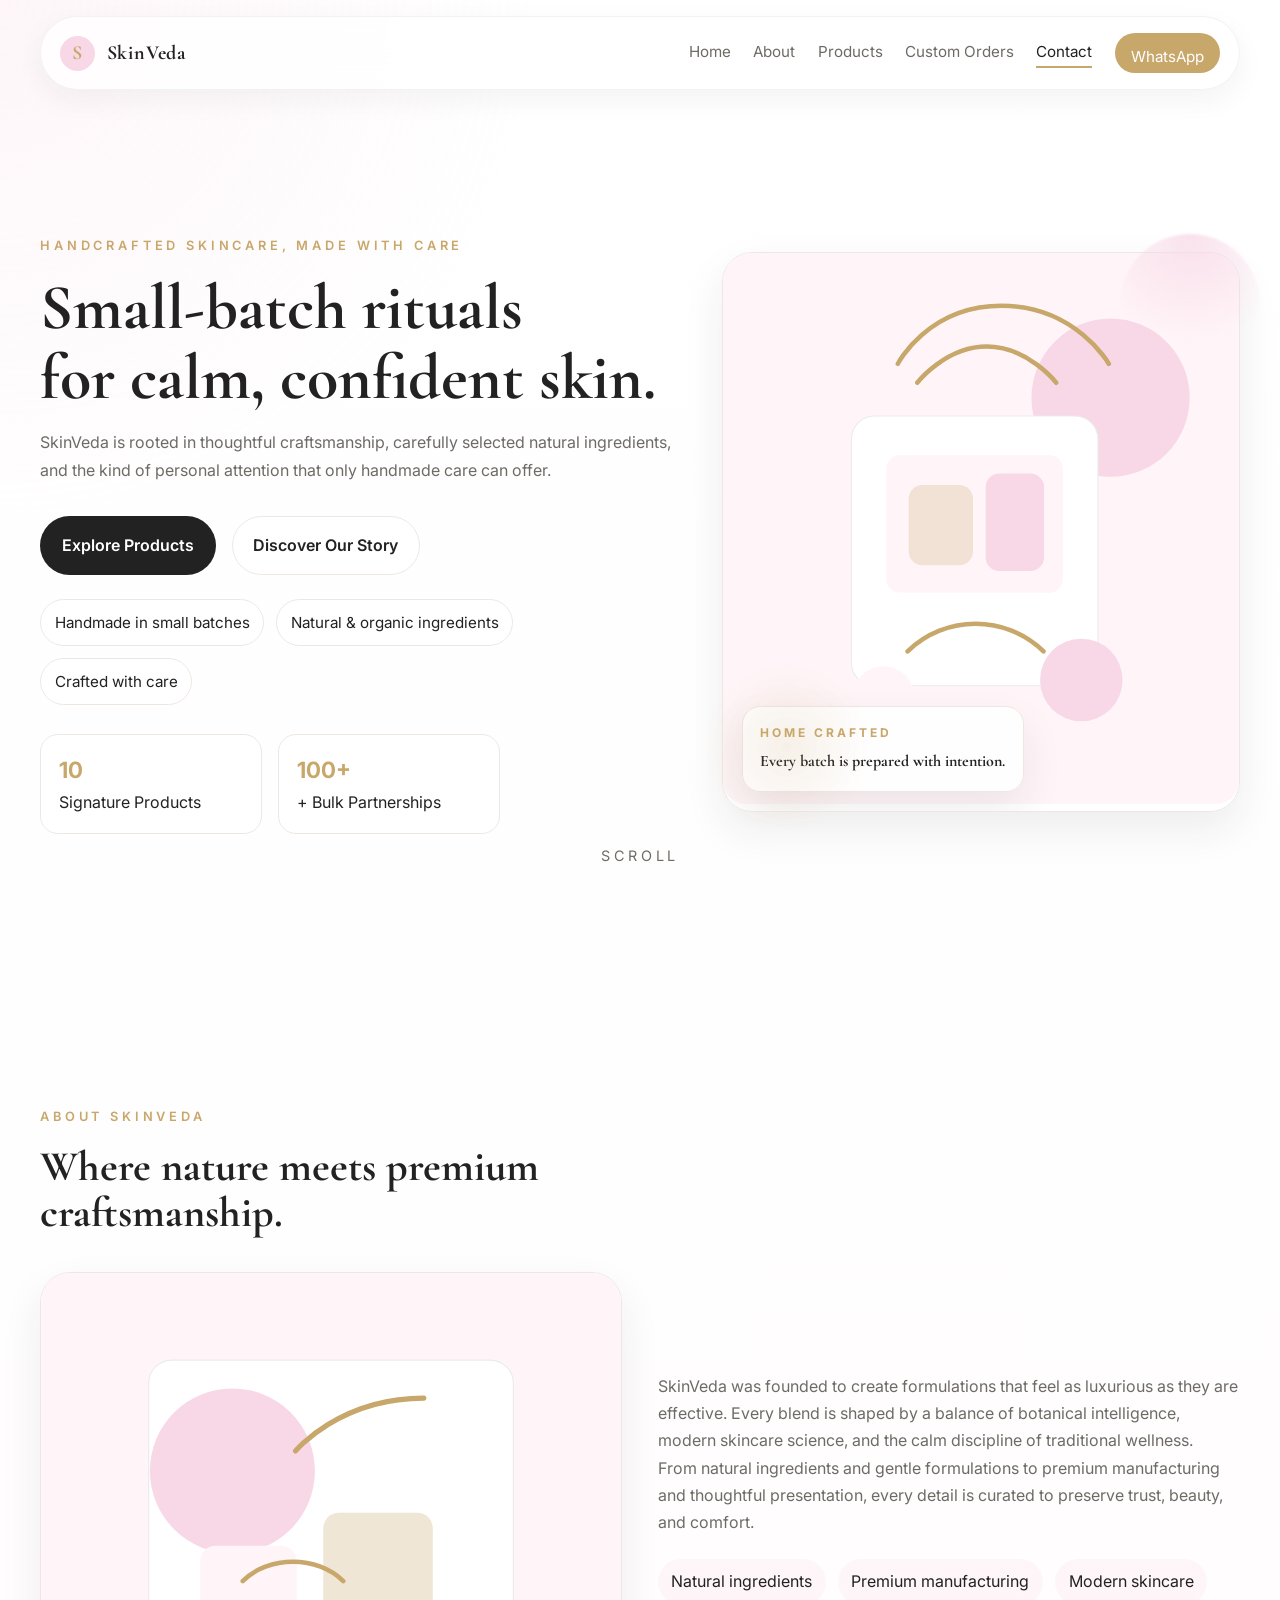
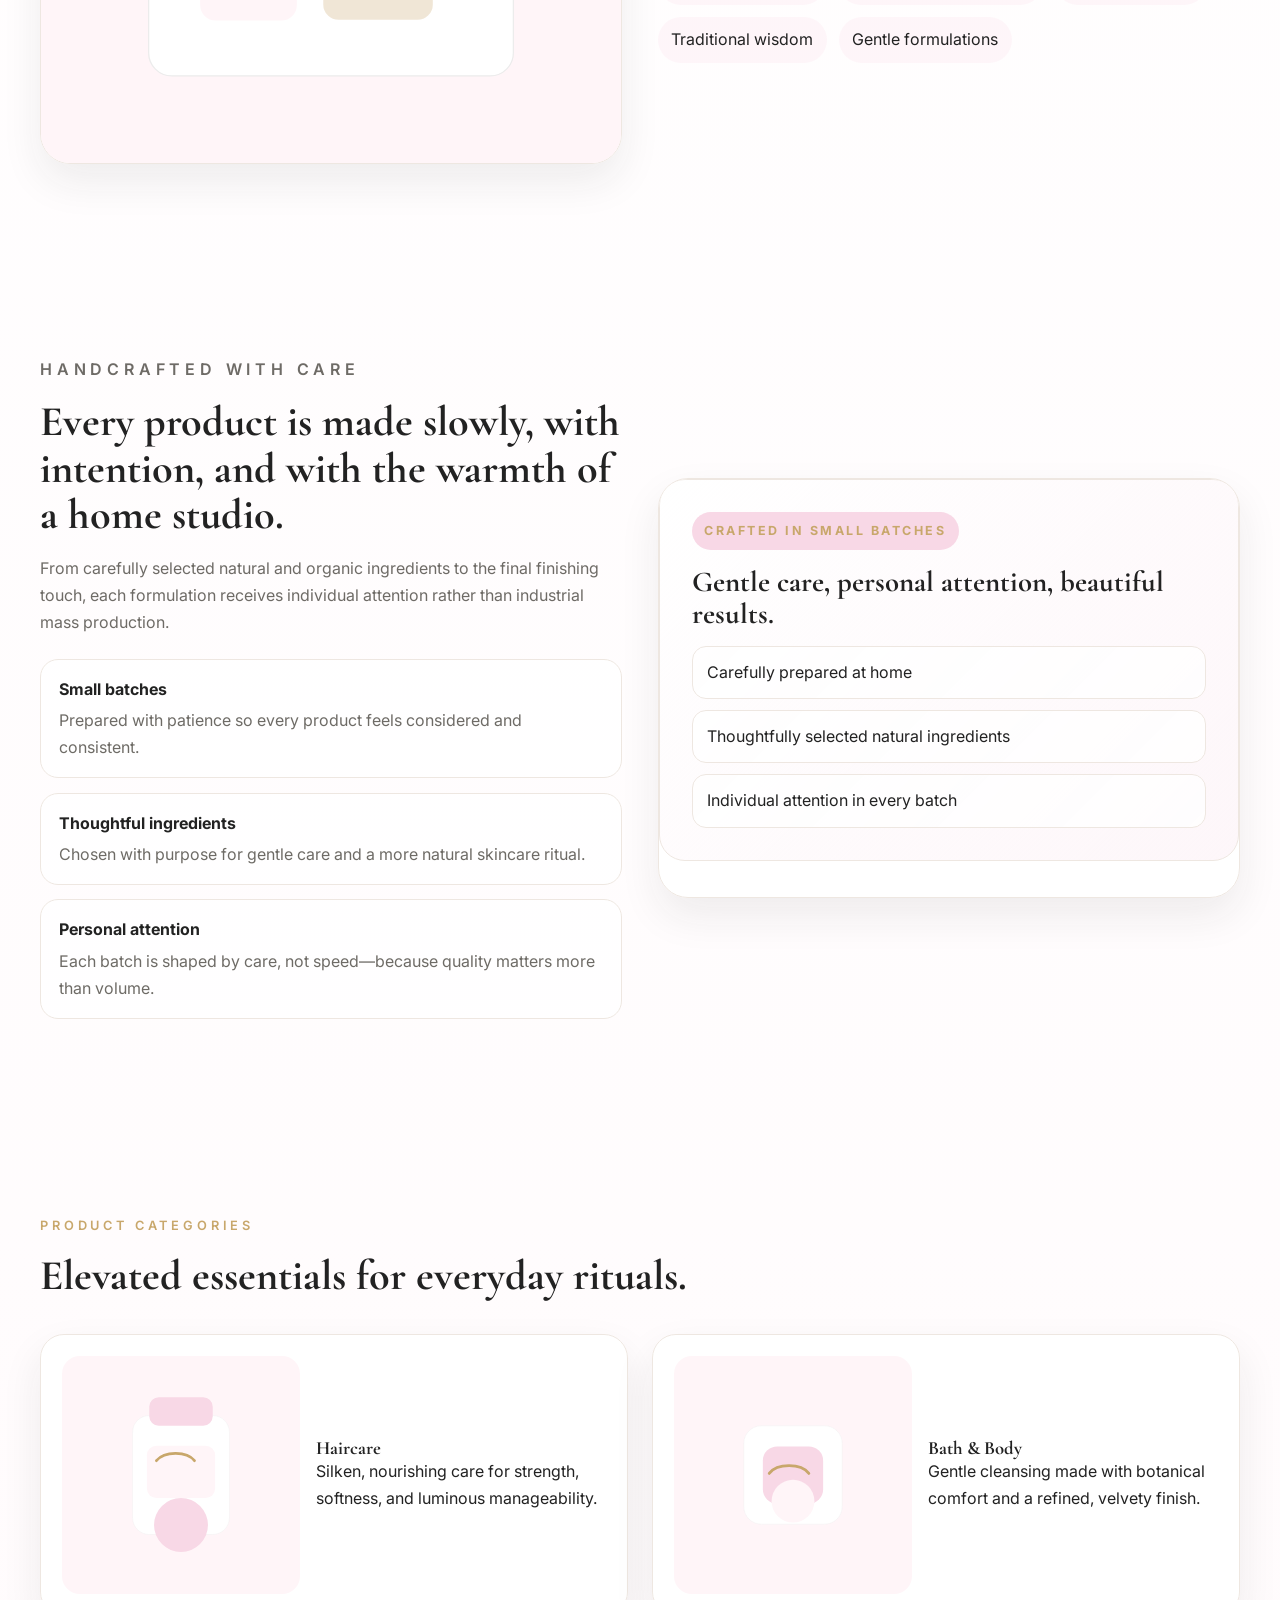
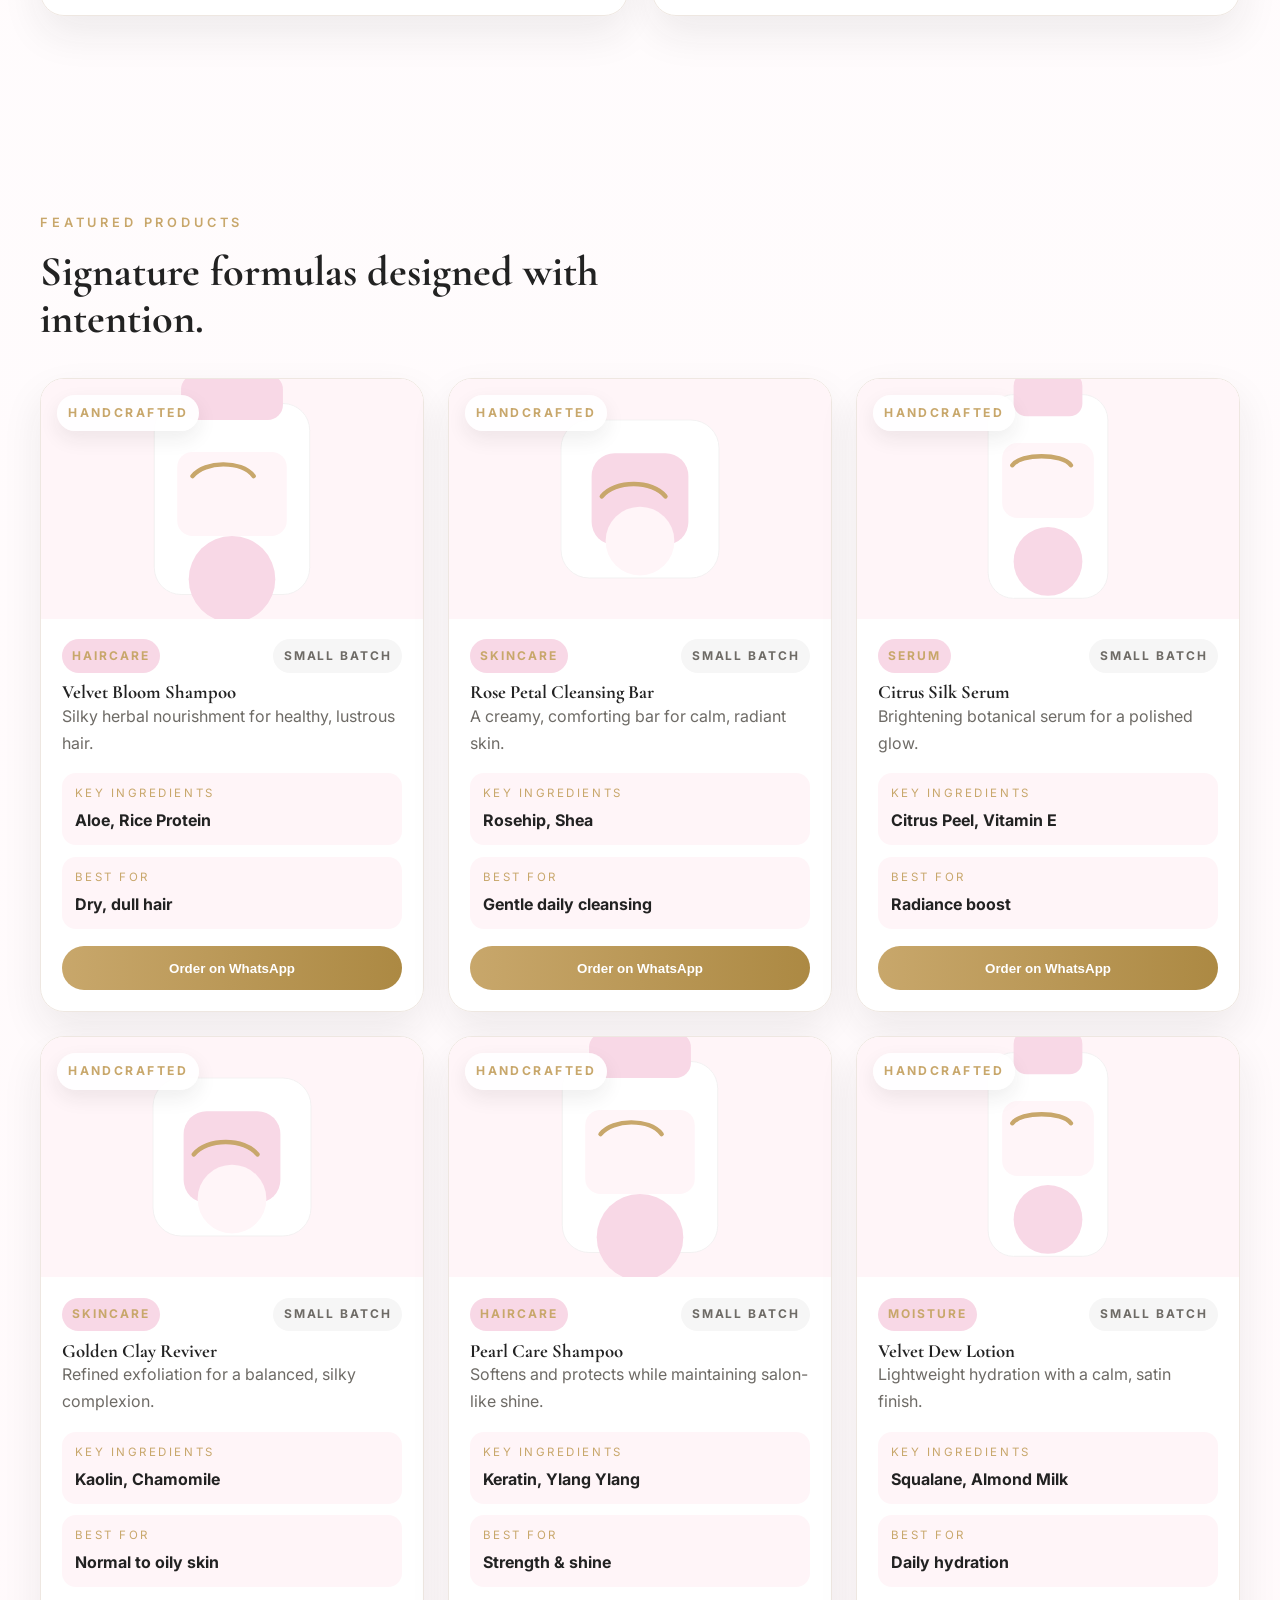
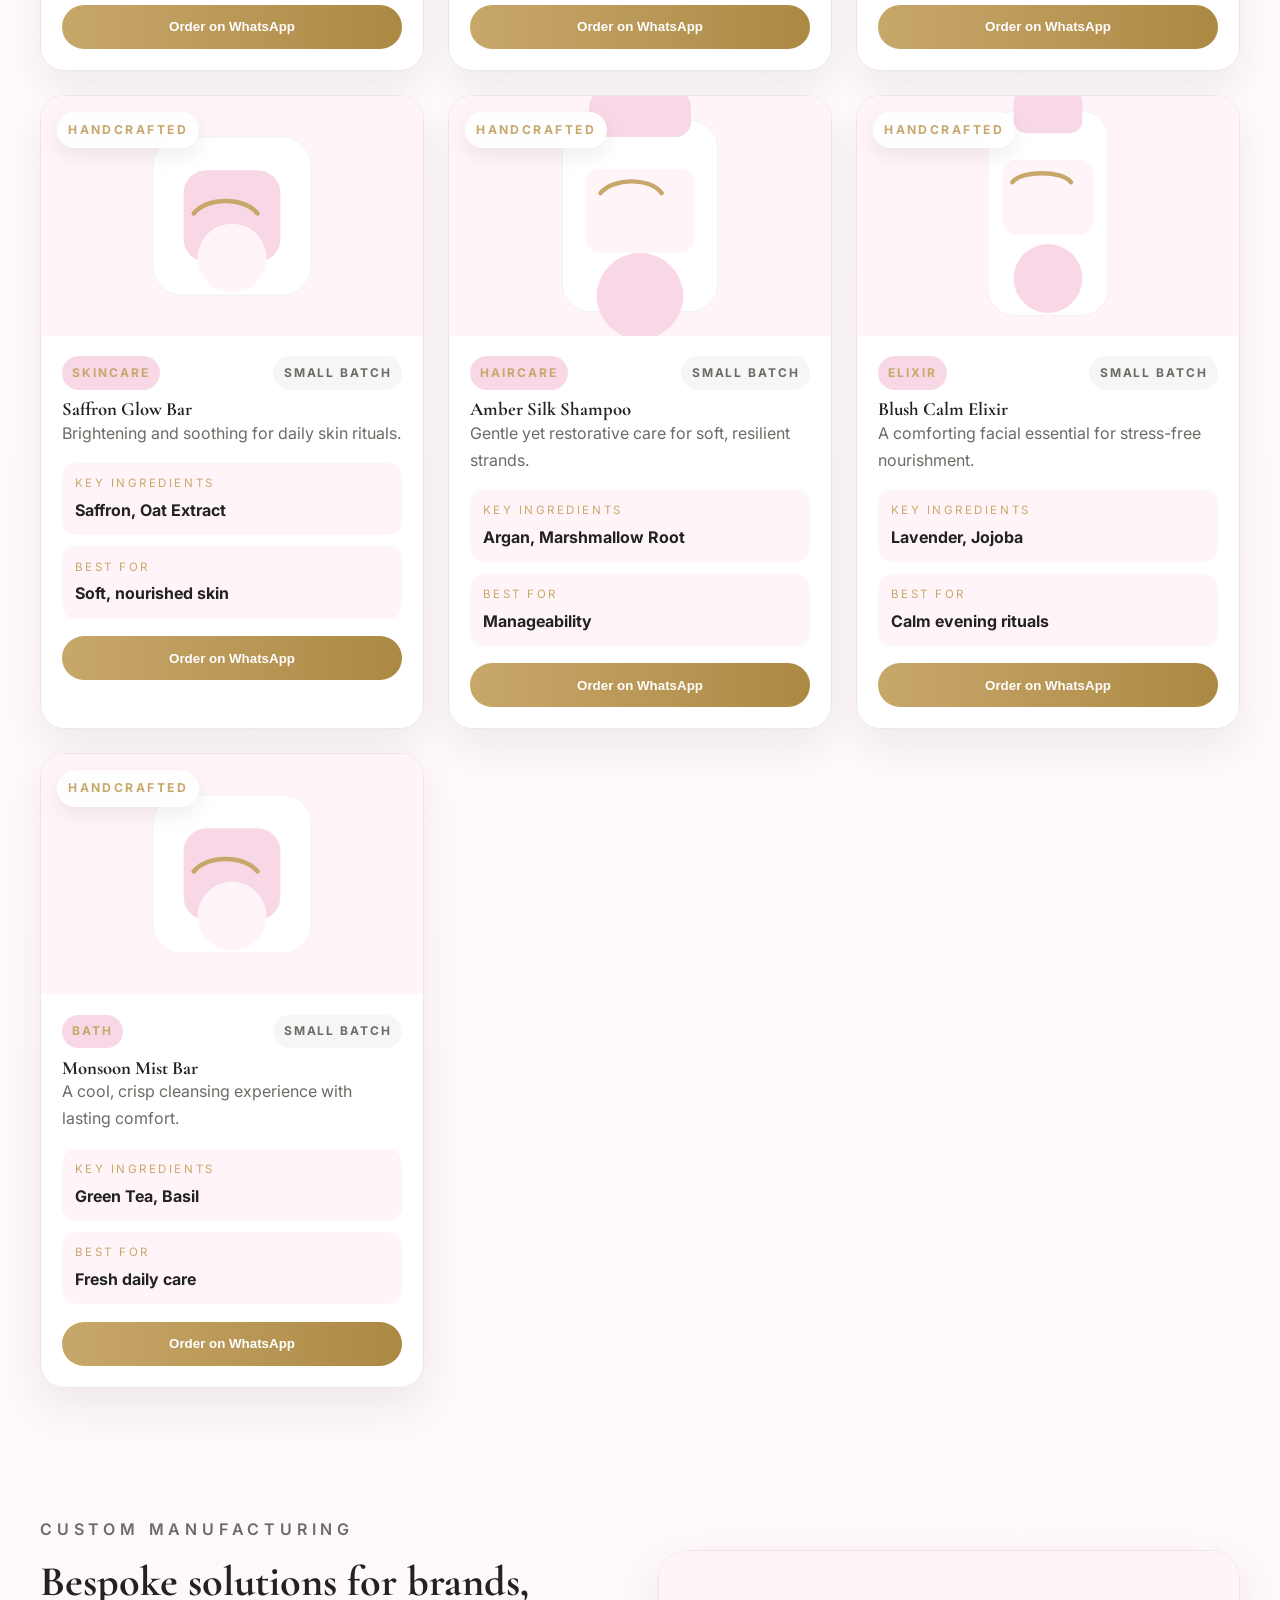
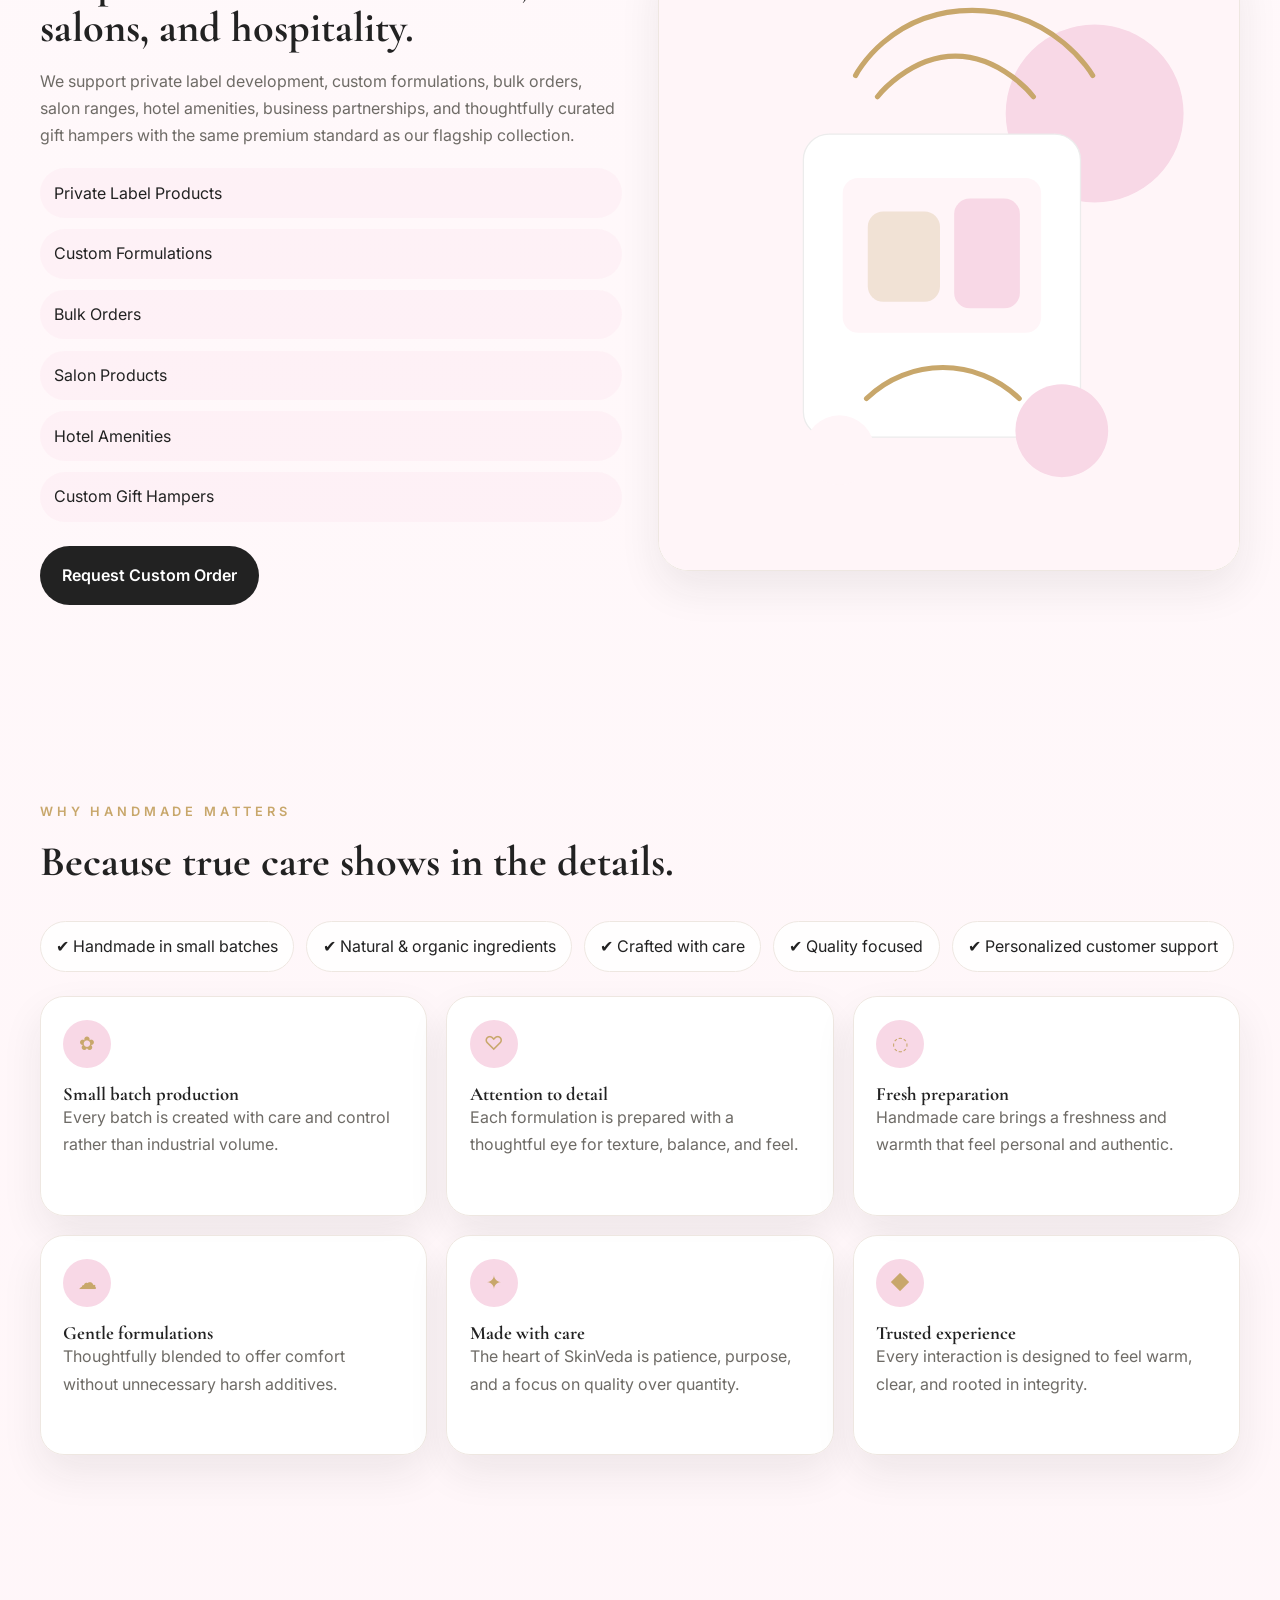
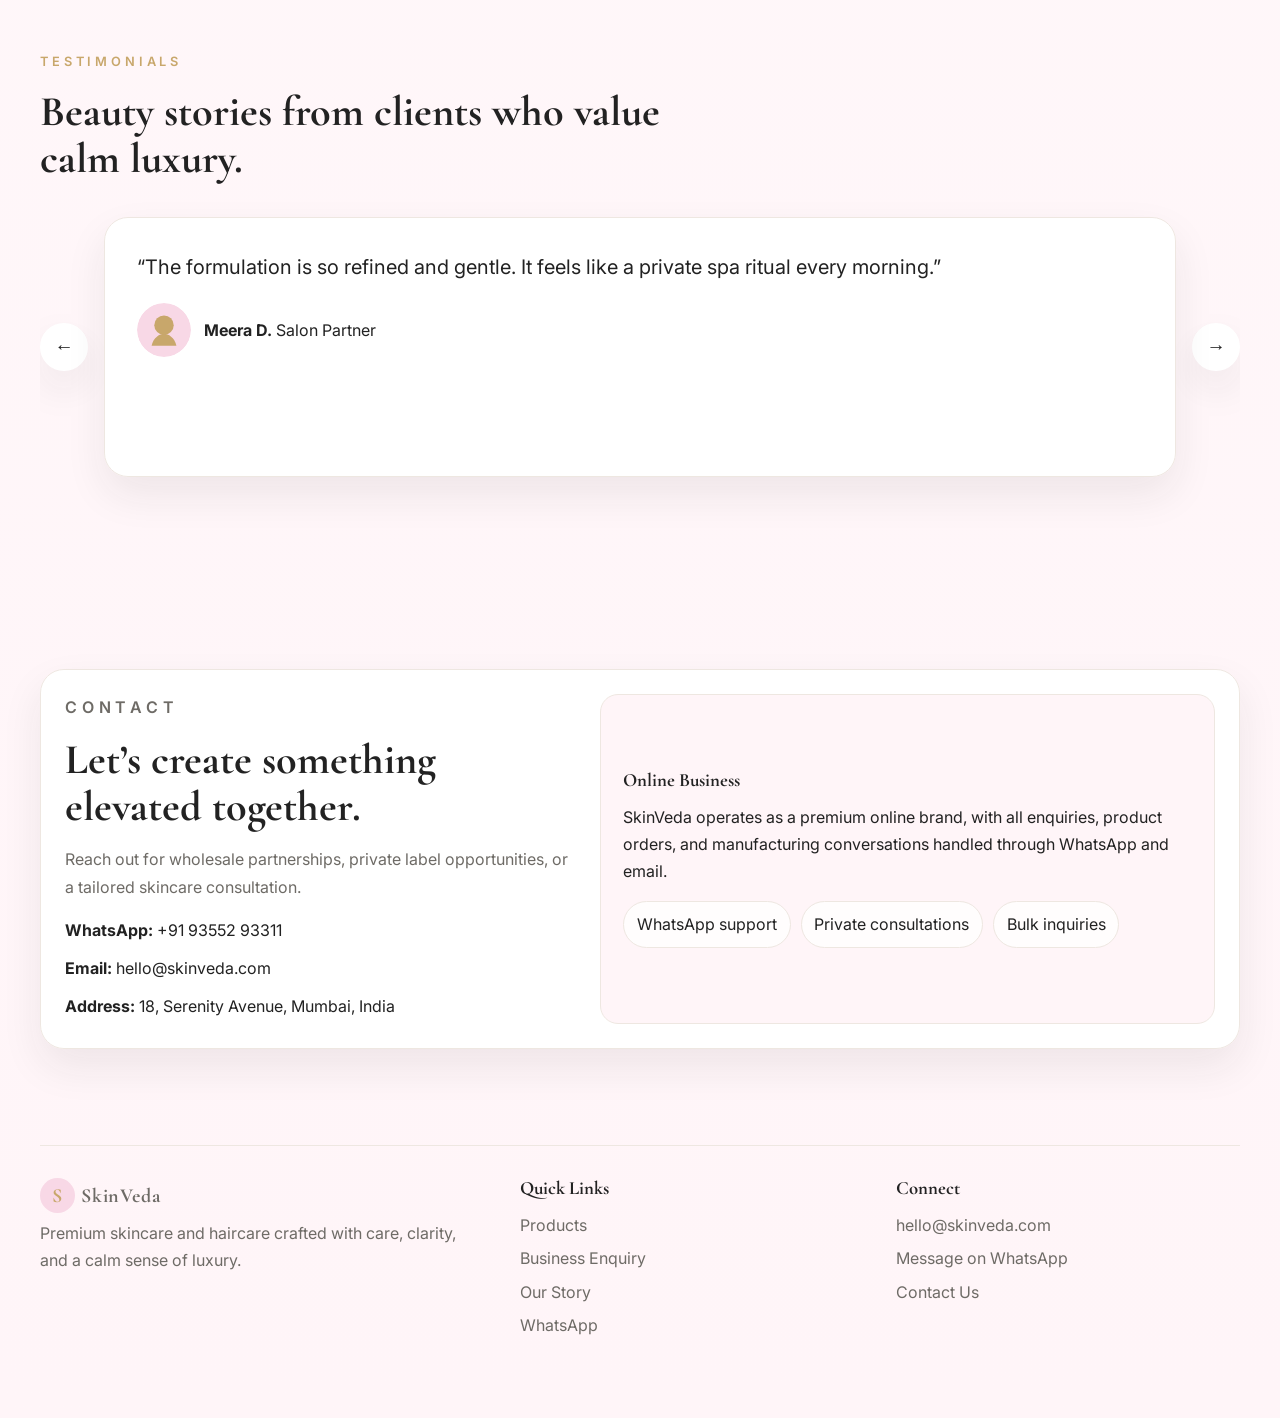
==== index.html @ 82e98a93 "Initial SkinVeda website" ====
<!DOCTYPE html>
<html lang="en">
  <head>
    <meta charset="UTF-8" />
    <meta name="viewport" content="width=device-width, initial-scale=1.0" />
    <title>SkinVeda | Premium Skincare & Haircare</title>
    <meta
      name="description"
      content="SkinVeda presents premium skincare and haircare craftsmanship with natural ingredients, luxury manufacturing, and bespoke wellness solutions."
    />
    <link rel="preconnect" href="https://fonts.googleapis.com" />
    <link rel="preconnect" href="https://fonts.gstatic.com" crossorigin />
    <link
      href="https://fonts.googleapis.com/css2?family=Cormorant+Garamond:wght@500;600;700&family=Inter:wght@400;500;600;700&display=swap"
      rel="stylesheet"
    />
    <link rel="stylesheet" href="css/style.css" />
    <link rel="stylesheet" href="css/responsive.css" />
  </head>
  <body>
    <div class="loading-screen" aria-hidden="true">
      <div class="loading-card">
        <div class="loading-ring"></div>
        <p>SkinVeda</p>
      </div>
    </div>

    <div class="scroll-progress" aria-hidden="true"></div>

    <header class="site-header" id="top">
      <nav class="navbar">
        <a class="brand" href="#home">
          <span class="brand-mark">S</span>
          <span>SkinVeda</span>
        </a>
        <button class="nav-toggle" aria-label="Toggle navigation" aria-expanded="false">
          <span></span>
          <span></span>
          <span></span>
        </button>
        <div class="nav-links">
          <a href="#home">Home</a>
          <a href="#about">About</a>
          <a href="#products">Products</a>
          <a href="#custom-orders">Custom Orders</a>
          <a href="#contact">Contact</a>
          <a class="nav-cta" href="https://wa.me/919355293311?text=Hi%20SkinVeda,%20I%27d%20like%20to%20connect." target="_blank" rel="noreferrer">WhatsApp</a>
        </div>
      </nav>
    </header>

    <main id="home">
      <section class="hero section">
        <div class="hero-content reveal">
          <p class="eyebrow">Handcrafted skincare, made with care</p>
          <h1>Small-batch rituals<br />for calm, confident skin.</h1>
          <p class="hero-copy">
            SkinVeda is rooted in thoughtful craftsmanship, carefully selected natural ingredients,
            and the kind of personal attention that only handmade care can offer.
          </p>
          <div class="hero-actions">
            <a class="btn btn-primary" href="#products">Explore Products</a>
            <a class="btn btn-secondary" href="#handcrafted">Discover Our Story</a>
          </div>
          <div class="hero-trust">
            <span>Handmade in small batches</span>
            <span>Natural &amp; organic ingredients</span>
            <span>Crafted with care</span>
          </div>
          <div class="hero-stats">
            <div>
              <strong class="counter" data-target="10">0</strong>
              <span>Signature Products</span>
            </div>
            <div>
              <strong class="counter" data-target="100">0</strong>
              <span>+ Bulk Partnerships</span>
            </div>
          </div>
        </div>
        <div class="hero-visual reveal" aria-hidden="true">
          <div class="hero-card">
            <img src="assets/images/hero-illustration.svg" alt="Luxury skincare botanical composition" loading="eager" />
            <div class="hero-card-badge">
              <span>Home Crafted</span>
              <strong>Every batch is prepared with intention.</strong>
            </div>
          </div>
          <div class="floating-botanical botanical-one"></div>
          <div class="floating-botanical botanical-two"></div>
        </div>
        <a class="scroll-indicator" href="#about">Scroll</a>
      </section>

      <section class="about section" id="about">
        <div class="section-heading reveal">
          <p class="eyebrow">About SkinVeda</p>
          <h2>Where nature meets premium craftsmanship.</h2>
        </div>
        <div class="about-grid">
          <div class="about-media reveal">
            <img src="assets/images/about-lifestyle.svg" alt="Premium skincare ritual lifestyle" loading="lazy" />
          </div>
          <div class="about-copy reveal">
            <p>
              SkinVeda was founded to create formulations that feel as luxurious as they are
              effective. Every blend is shaped by a balance of botanical intelligence, modern
              skincare science, and the calm discipline of traditional wellness.
            </p>
            <p>
              From natural ingredients and gentle formulations to premium manufacturing and
              thoughtful presentation, every detail is curated to preserve trust, beauty, and
              comfort.
            </p>
            <div class="about-points">
              <span>Natural ingredients</span>
              <span>Premium manufacturing</span>
              <span>Modern skincare</span>
              <span>Traditional wisdom</span>
              <span>Gentle formulations</span>
            </div>
          </div>
        </div>
      </section>

      <section class="handcrafted section" id="handcrafted">
        <div class="handcrafted-grid">
          <div class="handcrafted-copy reveal">
            <p class="eyebrow">Handcrafted with Care</p>
            <h2>Every product is made slowly, with intention, and with the warmth of a home studio.</h2>
            <p>
              From carefully selected natural and organic ingredients to the final finishing touch,
              each formulation receives individual attention rather than industrial mass production.
            </p>
            <div class="story-points">
              <div class="story-point">
                <strong>Small batches</strong>
                <span>Prepared with patience so every product feels considered and consistent.</span>
              </div>
              <div class="story-point">
                <strong>Thoughtful ingredients</strong>
                <span>Chosen with purpose for gentle care and a more natural skincare ritual.</span>
              </div>
              <div class="story-point">
                <strong>Personal attention</strong>
                <span>Each batch is shaped by care, not speed—because quality matters more than volume.</span>
              </div>
            </div>
          </div>
          <div class="story-visual reveal" aria-hidden="true">
            <div class="story-card">
              <span class="premium-badge">Crafted in small batches</span>
              <h3>Gentle care, personal attention, beautiful results.</h3>
              <div class="story-list">
                <div>Carefully prepared at home</div>
                <div>Thoughtfully selected natural ingredients</div>
                <div>Individual attention in every batch</div>
              </div>
            </div>
          </div>
        </div>
      </section>

      <section class="categories section" id="products">
        <div class="section-heading reveal">
          <p class="eyebrow">Product Categories</p>
          <h2>Elevated essentials for everyday rituals.</h2>
        </div>
        <div class="category-grid">
          <article class="category-card reveal">
            <img src="assets/images/product-shampoo.svg" alt="Luxury shampoo" loading="lazy" />
            <div>
              <h3>Haircare</h3>
              <p>Silken, nourishing care for strength, softness, and luminous manageability.</p>
            </div>
          </article>
          <article class="category-card reveal">
            <img src="assets/images/product-soap.svg" alt="Luxury soap" loading="lazy" />
            <div>
              <h3>Bath & Body</h3>
              <p>Gentle cleansing made with botanical comfort and a refined, velvety finish.</p>
            </div>
          </article>
        </div>
      </section>

      <section class="products section">
        <div class="section-heading reveal">
          <p class="eyebrow">Featured Products</p>
          <h2>Signature formulas designed with intention.</h2>
        </div>
        <div class="product-grid">
          <article class="product-card reveal">
            <div class="product-image-wrap">
              <img src="assets/images/product-shampoo.svg" alt="Velvet Bloom Shampoo" loading="lazy" />
              <span class="handcrafted-badge">Handcrafted</span>
            </div>
            <div class="product-body">
              <div class="product-topline">
                <span class="product-pill">Haircare</span>
                <span class="product-pill muted">Small Batch</span>
              </div>
              <h3>Velvet Bloom Shampoo</h3>
              <p>Silky herbal nourishment for healthy, lustrous hair.</p>
              <div class="product-meta">
                <div>
                  <span>Key Ingredients</span>
                  <strong>Aloe, Rice Protein</strong>
                </div>
                <div>
                  <span>Best For</span>
                  <strong>Dry, dull hair</strong>
                </div>
              </div>
              <button class="whatsapp-btn" data-product="Velvet Bloom Shampoo">Order on WhatsApp</button>
            </div>
          </article>
          <article class="product-card reveal">
            <div class="product-image-wrap">
              <img src="assets/images/product-soap.svg" alt="Rose Petal Cleansing Bar" loading="lazy" />
              <span class="handcrafted-badge">Handcrafted</span>
            </div>
            <div class="product-body">
              <div class="product-topline">
                <span class="product-pill">Skincare</span>
                <span class="product-pill muted">Small Batch</span>
              </div>
              <h3>Rose Petal Cleansing Bar</h3>
              <p>A creamy, comforting bar for calm, radiant skin.</p>
              <div class="product-meta">
                <div>
                  <span>Key Ingredients</span>
                  <strong>Rosehip, Shea</strong>
                </div>
                <div>
                  <span>Best For</span>
                  <strong>Gentle daily cleansing</strong>
                </div>
              </div>
              <button class="whatsapp-btn" data-product="Rose Petal Cleansing Bar">Order on WhatsApp</button>
            </div>
          </article>
          <article class="product-card reveal">
            <div class="product-image-wrap">
              <img src="assets/images/product-bottle.svg" alt="Citrus Silk Serum" loading="lazy" />
              <span class="handcrafted-badge">Handcrafted</span>
            </div>
            <div class="product-body">
              <div class="product-topline">
                <span class="product-pill">Serum</span>
                <span class="product-pill muted">Small Batch</span>
              </div>
              <h3>Citrus Silk Serum</h3>
              <p>Brightening botanical serum for a polished glow.</p>
              <div class="product-meta">
                <div>
                  <span>Key Ingredients</span>
                  <strong>Citrus Peel, Vitamin E</strong>
                </div>
                <div>
                  <span>Best For</span>
                  <strong>Radiance boost</strong>
                </div>
              </div>
              <button class="whatsapp-btn" data-product="Citrus Silk Serum">Order on WhatsApp</button>
            </div>
          </article>
          <article class="product-card reveal">
            <div class="product-image-wrap">
              <img src="assets/images/product-soap.svg" alt="Golden Clay Reviver" loading="lazy" />
              <span class="handcrafted-badge">Handcrafted</span>
            </div>
            <div class="product-body">
              <div class="product-topline">
                <span class="product-pill">Skincare</span>
                <span class="product-pill muted">Small Batch</span>
              </div>
              <h3>Golden Clay Reviver</h3>
              <p>Refined exfoliation for a balanced, silky complexion.</p>
              <div class="product-meta">
                <div>
                  <span>Key Ingredients</span>
                  <strong>Kaolin, Chamomile</strong>
                </div>
                <div>
                  <span>Best For</span>
                  <strong>Normal to oily skin</strong>
                </div>
              </div>
              <button class="whatsapp-btn" data-product="Golden Clay Reviver">Order on WhatsApp</button>
            </div>
          </article>
          <article class="product-card reveal">
            <div class="product-image-wrap">
              <img src="assets/images/product-shampoo.svg" alt="Pearl Care Shampoo" loading="lazy" />
              <span class="handcrafted-badge">Handcrafted</span>
            </div>
            <div class="product-body">
              <div class="product-topline">
                <span class="product-pill">Haircare</span>
                <span class="product-pill muted">Small Batch</span>
              </div>
              <h3>Pearl Care Shampoo</h3>
              <p>Softens and protects while maintaining salon-like shine.</p>
              <div class="product-meta">
                <div>
                  <span>Key Ingredients</span>
                  <strong>Keratin, Ylang Ylang</strong>
                </div>
                <div>
                  <span>Best For</span>
                  <strong>Strength & shine</strong>
                </div>
              </div>
              <button class="whatsapp-btn" data-product="Pearl Care Shampoo">Order on WhatsApp</button>
            </div>
          </article>
          <article class="product-card reveal">
            <div class="product-image-wrap">
              <img src="assets/images/product-bottle.svg" alt="Velvet Dew Lotion" loading="lazy" />
              <span class="handcrafted-badge">Handcrafted</span>
            </div>
            <div class="product-body">
              <div class="product-topline">
                <span class="product-pill">Moisture</span>
                <span class="product-pill muted">Small Batch</span>
              </div>
              <h3>Velvet Dew Lotion</h3>
              <p>Lightweight hydration with a calm, satin finish.</p>
              <div class="product-meta">
                <div>
                  <span>Key Ingredients</span>
                  <strong>Squalane, Almond Milk</strong>
                </div>
                <div>
                  <span>Best For</span>
                  <strong>Daily hydration</strong>
                </div>
              </div>
              <button class="whatsapp-btn" data-product="Velvet Dew Lotion">Order on WhatsApp</button>
            </div>
          </article>
          <article class="product-card reveal">
            <div class="product-image-wrap">
              <img src="assets/images/product-soap.svg" alt="Saffron Glow Bar" loading="lazy" />
              <span class="handcrafted-badge">Handcrafted</span>
            </div>
            <div class="product-body">
              <div class="product-topline">
                <span class="product-pill">Skincare</span>
                <span class="product-pill muted">Small Batch</span>
              </div>
              <h3>Saffron Glow Bar</h3>
              <p>Brightening and soothing for daily skin rituals.</p>
              <div class="product-meta">
                <div>
                  <span>Key Ingredients</span>
                  <strong>Saffron, Oat Extract</strong>
                </div>
                <div>
                  <span>Best For</span>
                  <strong>Soft, nourished skin</strong>
                </div>
              </div>
              <button class="whatsapp-btn" data-product="Saffron Glow Bar">Order on WhatsApp</button>
            </div>
          </article>
          <article class="product-card reveal">
            <div class="product-image-wrap">
              <img src="assets/images/product-shampoo.svg" alt="Amber Silk Shampoo" loading="lazy" />
              <span class="handcrafted-badge">Handcrafted</span>
            </div>
            <div class="product-body">
              <div class="product-topline">
                <span class="product-pill">Haircare</span>
                <span class="product-pill muted">Small Batch</span>
              </div>
              <h3>Amber Silk Shampoo</h3>
              <p>Gentle yet restorative care for soft, resilient strands.</p>
              <div class="product-meta">
                <div>
                  <span>Key Ingredients</span>
                  <strong>Argan, Marshmallow Root</strong>
                </div>
                <div>
                  <span>Best For</span>
                  <strong>Manageability</strong>
                </div>
              </div>
              <button class="whatsapp-btn" data-product="Amber Silk Shampoo">Order on WhatsApp</button>
            </div>
          </article>
          <article class="product-card reveal">
            <div class="product-image-wrap">
              <img src="assets/images/product-bottle.svg" alt="Blush Calm Elixir" loading="lazy" />
              <span class="handcrafted-badge">Handcrafted</span>
            </div>
            <div class="product-body">
              <div class="product-topline">
                <span class="product-pill">Elixir</span>
                <span class="product-pill muted">Small Batch</span>
              </div>
              <h3>Blush Calm Elixir</h3>
              <p>A comforting facial essential for stress-free nourishment.</p>
              <div class="product-meta">
                <div>
                  <span>Key Ingredients</span>
                  <strong>Lavender, Jojoba</strong>
                </div>
                <div>
                  <span>Best For</span>
                  <strong>Calm evening rituals</strong>
                </div>
              </div>
              <button class="whatsapp-btn" data-product="Blush Calm Elixir">Order on WhatsApp</button>
            </div>
          </article>
          <article class="product-card reveal">
            <div class="product-image-wrap">
              <img src="assets/images/product-soap.svg" alt="Monsoon Mist Bar" loading="lazy" />
              <span class="handcrafted-badge">Handcrafted</span>
            </div>
            <div class="product-body">
              <div class="product-topline">
                <span class="product-pill">Bath</span>
                <span class="product-pill muted">Small Batch</span>
              </div>
              <h3>Monsoon Mist Bar</h3>
              <p>A cool, crisp cleansing experience with lasting comfort.</p>
              <div class="product-meta">
                <div>
                  <span>Key Ingredients</span>
                  <strong>Green Tea, Basil</strong>
                </div>
                <div>
                  <span>Best For</span>
                  <strong>Fresh daily care</strong>
                </div>
              </div>
              <button class="whatsapp-btn" data-product="Monsoon Mist Bar">Order on WhatsApp</button>
            </div>
          </article>
        </div>
      </section>

      <section class="custom-orders section" id="custom-orders">
        <div class="custom-orders-grid">
          <div class="custom-copy reveal">
            <p class="eyebrow">Custom Manufacturing</p>
            <h2>Bespoke solutions for brands, salons, and hospitality.</h2>
            <p>
              We support private label development, custom formulations, bulk orders, salon ranges,
              hotel amenities, business partnerships, and thoughtfully curated gift hampers with the
              same premium standard as our flagship collection.
            </p>
            <ul>
              <li>Private Label Products</li>
              <li>Custom Formulations</li>
              <li>Bulk Orders</li>
              <li>Salon Products</li>
              <li>Hotel Amenities</li>
              <li>Custom Gift Hampers</li>
            </ul>
            <a class="btn btn-primary" href="https://wa.me/919355293311?text=Hi%20SkinVeda,%20I%27d%20like%20to%20discuss%20a%20custom%20order." target="_blank" rel="noreferrer">Request Custom Order</a>
          </div>
          <div class="custom-card reveal" aria-hidden="true">
            <img src="assets/images/hero-illustration.svg" alt="Custom skincare manufacturing concept" loading="lazy" />
          </div>
        </div>
      </section>

      <section class="why section">
        <div class="section-heading reveal">
          <p class="eyebrow">Why Handmade Matters</p>
          <h2>Because true care shows in the details.</h2>
        </div>
        <div class="trust-strip reveal">
          <span>✔ Handmade in small batches</span>
          <span>✔ Natural & organic ingredients</span>
          <span>✔ Crafted with care</span>
          <span>✔ Quality focused</span>
          <span>✔ Personalized customer support</span>
        </div>
        <div class="why-grid">
          <article class="why-card reveal">
            <div class="icon-wrap">✿</div>
            <h3>Small batch production</h3>
            <p>Every batch is created with care and control rather than industrial volume.</p>
          </article>
          <article class="why-card reveal">
            <div class="icon-wrap">♡</div>
            <h3>Attention to detail</h3>
            <p>Each formulation is prepared with a thoughtful eye for texture, balance, and feel.</p>
          </article>
          <article class="why-card reveal">
            <div class="icon-wrap">◌</div>
            <h3>Fresh preparation</h3>
            <p>Handmade care brings a freshness and warmth that feel personal and authentic.</p>
          </article>
          <article class="why-card reveal">
            <div class="icon-wrap">☁</div>
            <h3>Gentle formulations</h3>
            <p>Thoughtfully blended to offer comfort without unnecessary harsh additives.</p>
          </article>
          <article class="why-card reveal">
            <div class="icon-wrap">✦</div>
            <h3>Made with care</h3>
            <p>The heart of SkinVeda is patience, purpose, and a focus on quality over quantity.</p>
          </article>
          <article class="why-card reveal">
            <div class="icon-wrap">◆</div>
            <h3>Trusted experience</h3>
            <p>Every interaction is designed to feel warm, clear, and rooted in integrity.</p>
          </article>
        </div>
      </section>

      <section class="testimonials section">
        <div class="section-heading reveal">
          <p class="eyebrow">Testimonials</p>
          <h2>Beauty stories from clients who value calm luxury.</h2>
        </div>
        <div class="testimonial-slider reveal" aria-label="Customer testimonials">
          <button class="slider-btn prev" aria-label="Previous testimonial">←</button>
          <div class="testimonial-track">
            <article class="testimonial-card active">
              <p>“The formulation is so refined and gentle. It feels like a private spa ritual every morning.”</p>
              <div class="testimonial-author">
                <img src="assets/images/testimonial-1.svg" alt="Client portrait" loading="lazy" />
                <div>
                  <strong>Meera D.</strong>
                  <span>Salon Partner</span>
                </div>
              </div>
            </article>
            <article class="testimonial-card">
              <p>“The attention to detail is exceptional. Our guests instantly noticed the difference.”</p>
              <div class="testimonial-author">
                <img src="assets/images/testimonial-1.svg" alt="Client portrait" loading="lazy" />
                <div>
                  <strong>Priya S.</strong>
                  <span>Hotel Brand Manager</span>
                </div>
              </div>
            </article>
            <article class="testimonial-card">
              <p>“Every product feels thoughtful and elevated. It has become part of our signature story.”</p>
              <div class="testimonial-author">
                <img src="assets/images/testimonial-1.svg" alt="Client portrait" loading="lazy" />
                <div>
                  <strong>Aarav K.</strong>
                  <span>Private Label Client</span>
                </div>
              </div>
            </article>
          </div>
          <button class="slider-btn next" aria-label="Next testimonial">→</button>
        </div>
      </section>

      <section class="contact section" id="contact">
        <div class="contact-card reveal">
          <div class="contact-info">
            <p class="eyebrow">Contact</p>
            <h2>Let’s create something elevated together.</h2>
            <p>
              Reach out for wholesale partnerships, private label opportunities, or a tailored
              skincare consultation.
            </p>
            <ul>
              <li><strong>WhatsApp:</strong> <a href="https://wa.me/919355293311" target="_blank" rel="noreferrer">+91 93552 93311</a></li>
              <li><strong>Email:</strong> <a href="mailto:hello@skinveda.com">hello@skinveda.com</a></li>
              <li><strong>Address:</strong> 18, Serenity Avenue, Mumbai, India</li>
            </ul>
          </div>
          <div class="contact-support">
            <h3>Online Business</h3>
            <p>
              SkinVeda operates as a premium online brand, with all enquiries, product orders,
              and manufacturing conversations handled through WhatsApp and email.
            </p>
            <div class="support-points">
              <span>WhatsApp support</span>
              <span>Private consultations</span>
              <span>Bulk inquiries</span>
            </div>
          </div>
        </div>
      </section>
    </main>

    <footer class="site-footer">
      <div>
        <a class="brand footer-brand" href="#home">
          <span class="brand-mark">S</span>
          <span>SkinVeda</span>
        </a>
        <p>Premium skincare and haircare crafted with care, clarity, and a calm sense of luxury.</p>
      </div>
      <div>
        <h3>Quick Links</h3>
        <a href="#products">Products</a>
        <a href="#custom-orders">Business Enquiry</a>
        <a href="#handcrafted">Our Story</a>
        <a href="https://wa.me/919355293311" target="_blank" rel="noreferrer">WhatsApp</a>
      </div>
      <div>
        <h3>Connect</h3>
        <a href="mailto:hello@skinveda.com">hello@skinveda.com</a>
        <a href="https://wa.me/919355293311" target="_blank" rel="noreferrer">Message on WhatsApp</a>
        <a href="#contact">Contact Us</a>
      </div>
    </footer>

    <button class="back-to-top" aria-label="Back to top">↑</button>

    <script src="js/script.js"></script>
  </body>
</html>
---- css/style.css ----
:root {
  --white: #ffffff;
  --pink: #f8d8e6;
  --blush: #fff5f8;
  --gold: #c8a76b;
  --text: #222222;
  --gray: #6e6b66;
  --border: #eee7e1;
  --shadow: 0 18px 42px rgba(34, 34, 34, 0.08);
  --radius: 24px;
  --max-width: 1200px;
}

* {
  box-sizing: border-box;
  margin: 0;
  padding: 0;
}

html {
  scroll-behavior: smooth;
}

body {
  font-family: 'Inter', sans-serif;
  color: var(--text);
  background: linear-gradient(180deg, var(--white) 0%, var(--blush) 100%);
  line-height: 1.7;
  overflow-x: hidden;
}

body::before {
  content: '';
  position: fixed;
  inset: 0;
  background: radial-gradient(circle at top left, rgba(248, 216, 230, 0.24), transparent 34%);
  pointer-events: none;
  z-index: -1;
}

img {
  max-width: 100%;
  display: block;
}

a {
  color: inherit;
  text-decoration: none;
}

button,
a {
  transition: all 0.3s ease;
}

::selection {
  background: var(--pink);
  color: var(--text);
}

::-webkit-scrollbar {
  width: 10px;
}

::-webkit-scrollbar-thumb {
  background: linear-gradient(180deg, var(--gold), #a6884e);
  border-radius: 999px;
}

.loading-screen {
  position: fixed;
  inset: 0;
  background: linear-gradient(135deg, #fffdfa, #fef7fb);
  display: grid;
  place-items: center;
  z-index: 9999;
  transition: opacity 0.7s ease;
}

.loading-screen.hidden {
  opacity: 0;
  pointer-events: none;
}

.loading-card {
  text-align: center;
}

.loading-ring {
  width: 54px;
  height: 54px;
  border: 2px solid var(--border);
  border-top-color: var(--gold);
  border-radius: 50%;
  margin: 0 auto 1rem;
  animation: spin 1s linear infinite;
}

.loading-card p {
  font-family: 'Cormorant Garamond', serif;
  font-size: 1.4rem;
  letter-spacing: 0.2em;
  text-transform: uppercase;
}

.scroll-progress {
  position: fixed;
  top: 0;
  left: 0;
  width: 0;
  height: 3px;
  background: linear-gradient(90deg, var(--gold), var(--pink));
  z-index: 1000;
}

.site-header {
  position: sticky;
  top: 0;
  z-index: 900;
  padding: 1rem 0;
}

.navbar {
  width: min(var(--max-width), calc(100% - 2rem));
  margin: 0 auto;
  display: flex;
  justify-content: space-between;
  align-items: center;
  padding: 1rem 1.2rem;
  border: 1px solid rgba(236, 236, 236, 0.65);
  border-radius: 999px;
  background: rgba(255, 255, 255, 0.75);
  backdrop-filter: blur(18px);
  box-shadow: 0 10px 28px rgba(34, 34, 34, 0.05);
}

.site-header.scrolled .navbar {
  background: rgba(255, 255, 255, 0.96);
}

.brand {
  display: inline-flex;
  align-items: center;
  gap: 0.7rem;
  font-family: 'Cormorant Garamond', serif;
  font-size: 1.25rem;
  font-weight: 700;
  letter-spacing: 0.04em;
}

.brand-mark {
  display: inline-grid;
  place-items: center;
  width: 2.2rem;
  height: 2.2rem;
  border-radius: 50%;
  background: var(--pink);
  color: var(--gold);
}

.nav-links {
  display: flex;
  align-items: center;
  gap: 1.4rem;
}

.nav-links a {
  color: var(--gray);
  font-size: 0.95rem;
  position: relative;
  padding-bottom: 0.2rem;
}

.nav-links a::after {
  content: '';
  position: absolute;
  left: 0;
  bottom: 0;
  width: 0;
  height: 2px;
  background: var(--gold);
  transition: width 0.3s ease;
}

.nav-links a:not(.nav-cta):hover::after,
.nav-links a:not(.nav-cta).active::after {
  width: 100%;
}

.nav-links a:not(.nav-cta):hover,
.nav-links a:not(.nav-cta).active {
  color: var(--text);
}

.nav-cta {
  padding: 0.7rem 1rem;
  border-radius: 999px;
  background: var(--gold);
  color: var(--white) !important;
  display: inline-flex;
  align-items: center;
  justify-content: center;
  transition: transform 0.3s ease, box-shadow 0.3s ease, background 0.3s ease;
}

.nav-cta:hover {
  transform: translateY(-1px);
  box-shadow: var(--shadow);
  background: #b89256;
}

.nav-toggle {
  display: none;
  border: none;
  background: transparent;
  cursor: pointer;
}

.nav-toggle span {
  display: block;
  width: 1.5rem;
  height: 2px;
  background: var(--text);
  margin: 0.25rem 0;
}

.section {
  width: min(var(--max-width), calc(100% - 2rem));
  margin: 0 auto;
  padding: 6rem 0;
}

.hero {
  min-height: 100vh;
  display: grid;
  grid-template-columns: 1.1fr 0.9fr;
  align-items: center;
  gap: 3rem;
  padding-top: 3rem;
}

.eyebrow {
  display: inline-block;
  margin-bottom: 1rem;
  font-size: 0.8rem;
  letter-spacing: 0.3em;
  text-transform: uppercase;
  color: var(--gold);
  font-weight: 600;
}

h1,
h2,
h3 {
  font-family: 'Cormorant Garamond', serif;
  line-height: 1.1;
}

h1 {
  font-size: clamp(2.8rem, 5vw, 4.7rem);
  margin-bottom: 1rem;
}

h2 {
  font-size: clamp(2rem, 3.3vw, 2.7rem);
  margin-bottom: 1rem;
}

.hero-copy,
.about-copy p,
.custom-copy p,
.product-body p,
.why-card p,
.contact-info p,
.site-footer p,
.handcrafted-copy p,
.story-point span {
  color: var(--gray);
  font-size: 1rem;
}

.hero-actions {
  display: flex;
  flex-wrap: wrap;
  gap: 1rem;
  margin: 2rem 0 1.5rem;
}

.hero-trust {
  display: flex;
  flex-wrap: wrap;
  gap: 0.75rem;
  margin-bottom: 1.8rem;
}

.hero-trust span {
  padding: 0.6rem 0.85rem;
  border-radius: 999px;
  background: rgba(255, 255, 255, 0.8);
  border: 1px solid var(--border);
  color: var(--text);
  font-size: 0.95rem;
}

.btn {
  display: inline-flex;
  justify-content: center;
  align-items: center;
  padding: 0.95rem 1.3rem;
  border-radius: 999px;
  font-weight: 600;
  border: 1px solid transparent;
  cursor: pointer;
  position: relative;
  overflow: hidden;
}

.btn-primary {
  background: var(--text);
  color: var(--white);
}

.btn-secondary {
  border-color: var(--border);
  background: rgba(255, 255, 255, 0.8);
}

.btn:hover {
  transform: translateY(-2px);
  box-shadow: var(--shadow);
}

.hero-stats {
  display: grid;
  grid-template-columns: repeat(2, minmax(0, 1fr));
  gap: 1rem;
  max-width: 460px;
}

.hero-stats div {
  min-width: 120px;
  padding: 1rem 1.1rem;
  border: 1px solid var(--border);
  border-radius: 18px;
  background: rgba(255, 255, 255, 0.7);
}

.hero-stats strong {
  display: block;
  font-size: 1.4rem;
  color: var(--gold);
}

.hero-visual {
  position: relative;
  min-height: 520px;
}

.hero-card,
.about-media,
.custom-card,
.story-visual {
  background: rgba(255, 255, 255, 0.8);
  border: 1px solid var(--border);
  border-radius: 30px;
  box-shadow: var(--shadow);
  overflow: hidden;
}

.hero-card {
  position: relative;
  min-height: 560px;
}

.hero-card img,
.about-media img,
.custom-card img {
  width: 100%;
  height: 100%;
  object-fit: cover;
}

.hero-card-badge {
  position: absolute;
  left: 1.2rem;
  bottom: 1.2rem;
  display: grid;
  gap: 0.3rem;
  padding: 1rem 1.1rem;
  border-radius: 18px;
  background: rgba(255, 255, 255, 0.94);
  border: 1px solid var(--border);
  box-shadow: var(--shadow);
}

.hero-card-badge span {
  font-size: 0.75rem;
  letter-spacing: 0.25em;
  text-transform: uppercase;
  color: var(--gold);
  font-weight: 700;
}

.hero-card-badge strong {
  font-size: 1rem;
  font-family: 'Cormorant Garamond', serif;
}

.floating-botanical {
  position: absolute;
  border-radius: 50%;
  opacity: 0.8;
  filter: blur(1px);
  animation: drift 7s ease-in-out infinite;
}

.botanical-one {
  width: 140px;
  height: 140px;
  background: radial-gradient(circle at top, rgba(248, 216, 230, 0.95), transparent 70%);
  top: -18px;
  right: -20px;
}

.botanical-two {
  width: 170px;
  height: 170px;
  background: radial-gradient(circle at center, rgba(200, 167, 107, 0.2), transparent 70%);
  left: -20px;
  bottom: -20px;
  animation-delay: 3s;
}

.scroll-indicator {
  position: absolute;
  left: 50%;
  bottom: 2rem;
  transform: translateX(-50%);
  color: var(--gray);
  font-size: 0.9rem;
  letter-spacing: 0.25em;
  text-transform: uppercase;
}

.section-heading {
  max-width: 680px;
  margin-bottom: 2.2rem;
}

.about-grid,
.custom-orders-grid,
.handcrafted-grid {
  display: grid;
  grid-template-columns: 1fr 1fr;
  gap: 2.2rem;
  align-items: center;
}

.about-media,
.custom-card,
.story-visual {
  min-height: 420px;
}

.about-points {
  display: flex;
  flex-wrap: wrap;
  gap: 0.75rem;
  margin-top: 1.4rem;
}

.about-points span,
.custom-copy li,
.product-body li {
  display: inline-block;
  padding: 0.6rem 0.85rem;
  border-radius: 999px;
  background: rgba(248, 216, 230, 0.22);
  color: var(--text);
}

.story-card {
  padding: 2rem;
  height: 100%;
  background: linear-gradient(135deg, rgba(255, 255, 255, 0.97), rgba(248, 216, 230, 0.22));
  border: 1px solid var(--border);
  border-radius: 26px;
}

.premium-badge {
  display: inline-flex;
  padding: 0.55rem 0.8rem;
  border-radius: 999px;
  background: var(--pink);
  color: var(--gold);
  font-size: 0.78rem;
  letter-spacing: 0.2em;
  text-transform: uppercase;
  font-weight: 700;
  margin-bottom: 1rem;
}

.story-card h3 {
  font-size: 1.8rem;
  margin-bottom: 1rem;
}

.story-points {
  display: grid;
  gap: 0.9rem;
  margin-top: 1.4rem;
}

.story-point {
  padding: 1rem 1.1rem;
  border-radius: 18px;
  border: 1px solid var(--border);
  background: rgba(255, 255, 255, 0.75);
}

.story-point strong {
  display: block;
  margin-bottom: 0.25rem;
  color: var(--text);
}

.story-list {
  display: grid;
  gap: 0.7rem;
}

.story-list div {
  padding: 0.75rem 0.9rem;
  border-radius: 14px;
  background: rgba(255, 255, 255, 0.8);
  border: 1px solid var(--border);
}

.category-grid {
  display: grid;
  grid-template-columns: repeat(2, minmax(0, 1fr));
  gap: 1.5rem;
}

.category-card,
.product-card,
.why-card,
.testimonial-card,
.contact-card {
  background: rgba(255, 255, 255, 0.92);
  border: 1px solid var(--border);
  border-radius: var(--radius);
  box-shadow: var(--shadow);
}

.category-card {
  display: grid;
  grid-template-columns: 0.9fr 1.1fr;
  align-items: center;
  padding: 1.3rem;
  gap: 1rem;
}

.category-card img {
  width: 100%;
  border-radius: 18px;
}

.category-card:hover,
.product-card:hover,
.why-card:hover,
.contact-card:hover {
  transform: translateY(-5px);
  box-shadow: 0 26px 50px rgba(34, 34, 34, 0.1);
}

.product-grid {
  display: grid;
  grid-template-columns: repeat(3, minmax(0, 1fr));
  gap: 1.5rem;
}

.product-card {
  overflow: hidden;
}

.product-image-wrap {
  position: relative;
}

.product-card img {
  width: 100%;
  height: 240px;
  object-fit: cover;
  background: var(--blush);
}

.handcrafted-badge {
  position: absolute;
  top: 1rem;
  left: 1rem;
  padding: 0.5rem 0.7rem;
  border-radius: 999px;
  background: rgba(255, 255, 255, 0.95);
  color: var(--gold);
  font-size: 0.76rem;
  letter-spacing: 0.2em;
  text-transform: uppercase;
  font-weight: 700;
  box-shadow: 0 8px 20px rgba(34, 34, 34, 0.08);
}

.product-body {
  padding: 1.3rem;
}

.product-topline {
  display: flex;
  justify-content: space-between;
  gap: 0.6rem;
  margin-bottom: 0.6rem;
}

.product-pill {
  display: inline-flex;
  padding: 0.4rem 0.65rem;
  border-radius: 999px;
  background: var(--pink);
  color: var(--gold);
  font-size: 0.75rem;
  letter-spacing: 0.16em;
  text-transform: uppercase;
  font-weight: 700;
}

.product-pill.muted {
  background: rgba(34, 34, 34, 0.04);
  color: var(--gray);
}

.product-meta {
  display: grid;
  gap: 0.7rem;
  margin: 1rem 0 1.1rem;
}

.product-meta div {
  padding: 0.7rem 0.8rem;
  border-radius: 14px;
  background: var(--blush);
}

.product-meta span {
  display: block;
  font-size: 0.72rem;
  letter-spacing: 0.22em;
  text-transform: uppercase;
  color: var(--gold);
  margin-bottom: 0.2rem;
}

.whatsapp-btn {
  width: 100%;
  border: none;
  padding: 0.9rem 1rem;
  border-radius: 999px;
  background: linear-gradient(90deg, var(--gold), #ac8943);
  color: var(--white);
  cursor: pointer;
  font-weight: 600;
}

.whatsapp-btn:hover {
  transform: translateY(-1px);
  box-shadow: 0 14px 24px rgba(200, 167, 107, 0.2);
}

.whatsapp-btn.ripple {
  animation: ripplePulse 0.5s ease-out;
}

.custom-orders {
  padding-top: 2rem;
}

.custom-copy ul {
  list-style: none;
  display: grid;
  gap: 0.7rem;
  margin: 1.2rem 0 1.5rem;
}

.custom-copy li {
  padding: 0.7rem 0.9rem;
}

.trust-strip {
  display: flex;
  flex-wrap: wrap;
  gap: 0.75rem;
  margin-bottom: 1.5rem;
}

.trust-strip span {
  padding: 0.7rem 0.95rem;
  border-radius: 999px;
  background: rgba(255, 255, 255, 0.8);
  border: 1px solid var(--border);
  color: var(--text);
}

.why-grid {
  display: grid;
  grid-template-columns: repeat(3, minmax(0, 1fr));
  gap: 1.2rem;
}

.why-card {
  padding: 1.4rem;
  min-height: 220px;
}

.icon-wrap {
  display: inline-grid;
  place-items: center;
  width: 3rem;
  height: 3rem;
  border-radius: 50%;
  background: var(--pink);
  margin-bottom: 1rem;
  color: var(--gold);
  font-size: 1.2rem;
}

.testimonials {
  overflow: hidden;
}

.testimonial-slider {
  display: grid;
  grid-template-columns: auto 1fr auto;
  align-items: center;
  gap: 1rem;
}

.slider-btn {
  width: 3rem;
  height: 3rem;
  border: none;
  border-radius: 50%;
  background: var(--white);
  color: var(--text);
  font-size: 1.2rem;
  cursor: pointer;
  box-shadow: var(--shadow);
}

.testimonial-track {
  position: relative;
  min-height: 260px;
}

.testimonial-card {
  position: absolute;
  inset: 0;
  padding: 2rem;
  opacity: 0;
  transform: translateX(25px);
  pointer-events: none;
  transition: all 0.5s ease;
}

.testimonial-card.active {
  opacity: 1;
  transform: translateX(0);
  pointer-events: auto;
}

.testimonial-card p {
  font-size: 1.25rem;
  margin-bottom: 1.2rem;
  color: var(--text);
}

.testimonial-author {
  display: flex;
  align-items: center;
  gap: 0.8rem;
}

.testimonial-author img {
  width: 54px;
  height: 54px;
  border-radius: 50%;
}

.contact-card {
  display: grid;
  grid-template-columns: 0.9fr 1.1fr;
  gap: 2rem;
  padding: 1.5rem;
}

.contact-info ul {
  list-style: none;
  display: grid;
  gap: 0.7rem;
  margin-top: 1rem;
}

.contact-support {
  padding: 1.4rem;
  border: 1px solid var(--border);
  border-radius: 18px;
  background: var(--blush);
  display: flex;
  flex-direction: column;
  justify-content: center;
  min-height: 330px;
}

.contact-support h3 {
  margin-bottom: 0.8rem;
}

.support-points {
  display: flex;
  flex-wrap: wrap;
  gap: 0.6rem;
  margin-top: 1rem;
}

.support-points span {
  padding: 0.55rem 0.8rem;
  border-radius: 999px;
  background: rgba(255, 255, 255, 0.8);
  border: 1px solid var(--border);
}

.site-footer {
  width: min(var(--max-width), calc(100% - 2rem));
  margin: 0 auto 2.5rem;
  padding: 2rem 0;
  display: grid;
  grid-template-columns: 1.3fr 1fr 1fr;
  gap: 2rem;
  border-top: 1px solid var(--border);
}

.site-footer h3 {
  margin-bottom: 0.8rem;
}

.site-footer a {
  display: block;
  color: var(--gray);
  margin-bottom: 0.4rem;
}

.back-to-top {
  position: fixed;
  right: 1.2rem;
  bottom: 1.2rem;
  width: 3rem;
  height: 3rem;
  border: none;
  border-radius: 50%;
  background: var(--text);
  color: var(--white);
  cursor: pointer;
  opacity: 0;
  pointer-events: none;
  z-index: 1000;
}

.back-to-top.visible {
  opacity: 1;
  pointer-events: auto;
}

.reveal {
  opacity: 0;
  transform: translateY(24px);
  transition: all 0.8s ease;
}

.reveal.visible {
  opacity: 1;
  transform: translateY(0);
}

@keyframes spin {
  to {
    transform: rotate(360deg);
  }
}

@keyframes drift {
  0%,
  100% {
    transform: translateY(0) translateX(0);
  }
  50% {
    transform: translateY(-10px) translateX(8px);
  }
}

@keyframes ripplePulse {
  0% {
    transform: scale(1);
    box-shadow: 0 0 0 0 rgba(255, 255, 255, 0.3);
  }
  100% {
    transform: scale(1.02);
    box-shadow: 0 0 0 12px rgba(255, 255, 255, 0);
---- css/responsive.css ----
:root {
  --max-width: 1200px;
}

@media (max-width: 980px) {
  .hero,
  .about-grid,
  .custom-orders-grid,
  .handcrafted-grid,
  .contact-card {
    grid-template-columns: 1fr;
  }

  .hero {
    min-height: auto;
    padding-top: 2rem;
  }

  .hero-card {
    min-height: 420px;
  }

  .product-grid,
  .why-grid,
  .category-grid {
    grid-template-columns: repeat(2, minmax(0, 1fr));
  }

  .site-footer {
    grid-template-columns: 1fr 1fr;
  }
}

@media (max-width: 760px) {
  .nav-toggle {
    display: block;
  }

  .nav-links {
    position: absolute;
    top: calc(100% + 0.6rem);
    right: 1rem;
    left: 1rem;
    display: none;
    flex-direction: column;
    padding: 1rem;
    border-radius: 18px;
    background: rgba(255, 255, 255, 0.96);
    border: 1px solid var(--border);
    box-shadow: var(--shadow);
  }

  .nav-links.open {
    display: flex;
  }

  .hero-stats,
  .hero-actions,
  .hero-trust {
    flex-direction: column;
    align-items: flex-start;
  }

  .hero-stats {
    grid-template-columns: 1fr;
  }

  .product-grid,
  .why-grid,
  .category-grid,
  .site-footer {
    grid-template-columns: 1fr;
  }

  .category-card {
    grid-template-columns: 1fr;
  }

  .testimonial-slider {
    grid-template-columns: 1fr;
  }

  .slider-btn {
    display: none;
  }

  .section {
    padding: 4rem 0;
  }

  .navbar {
    padding: 0.95rem 1rem;
  }

  .hero-card {
    min-height: 360px;
  }
}
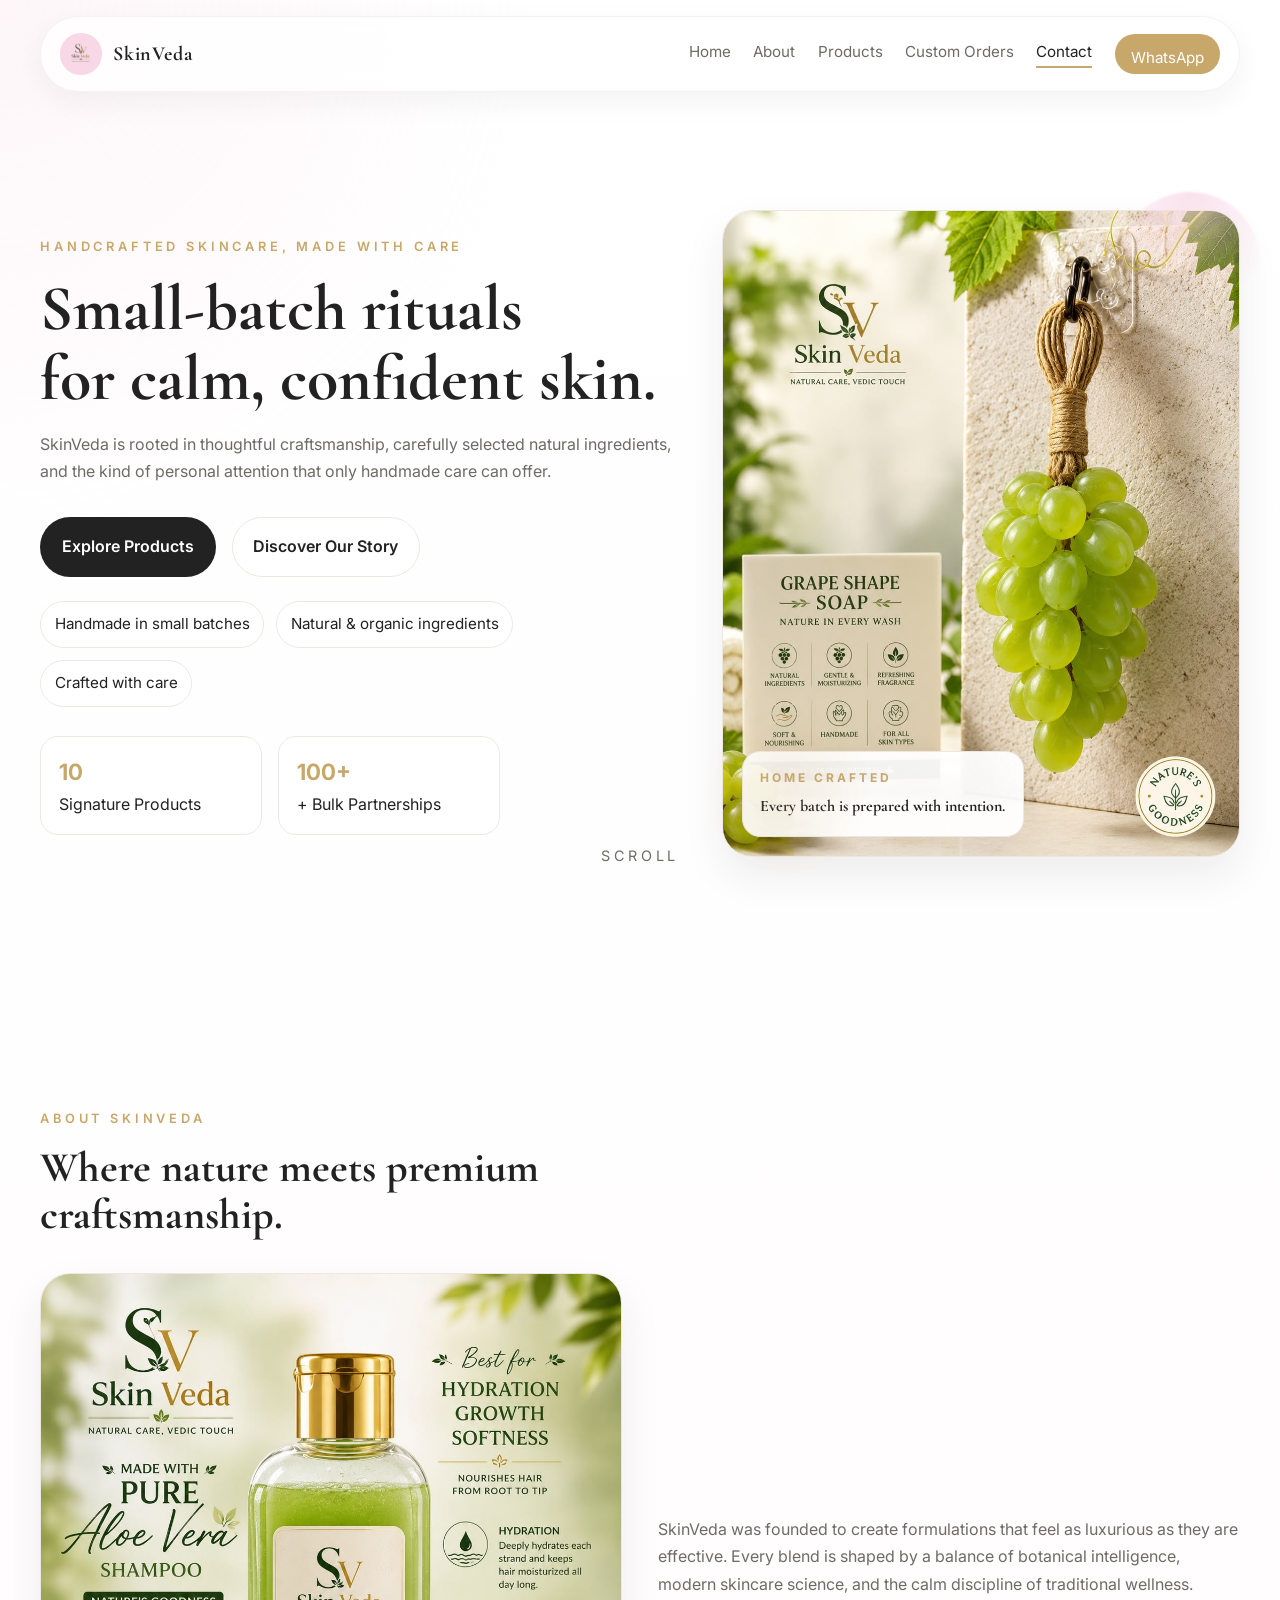
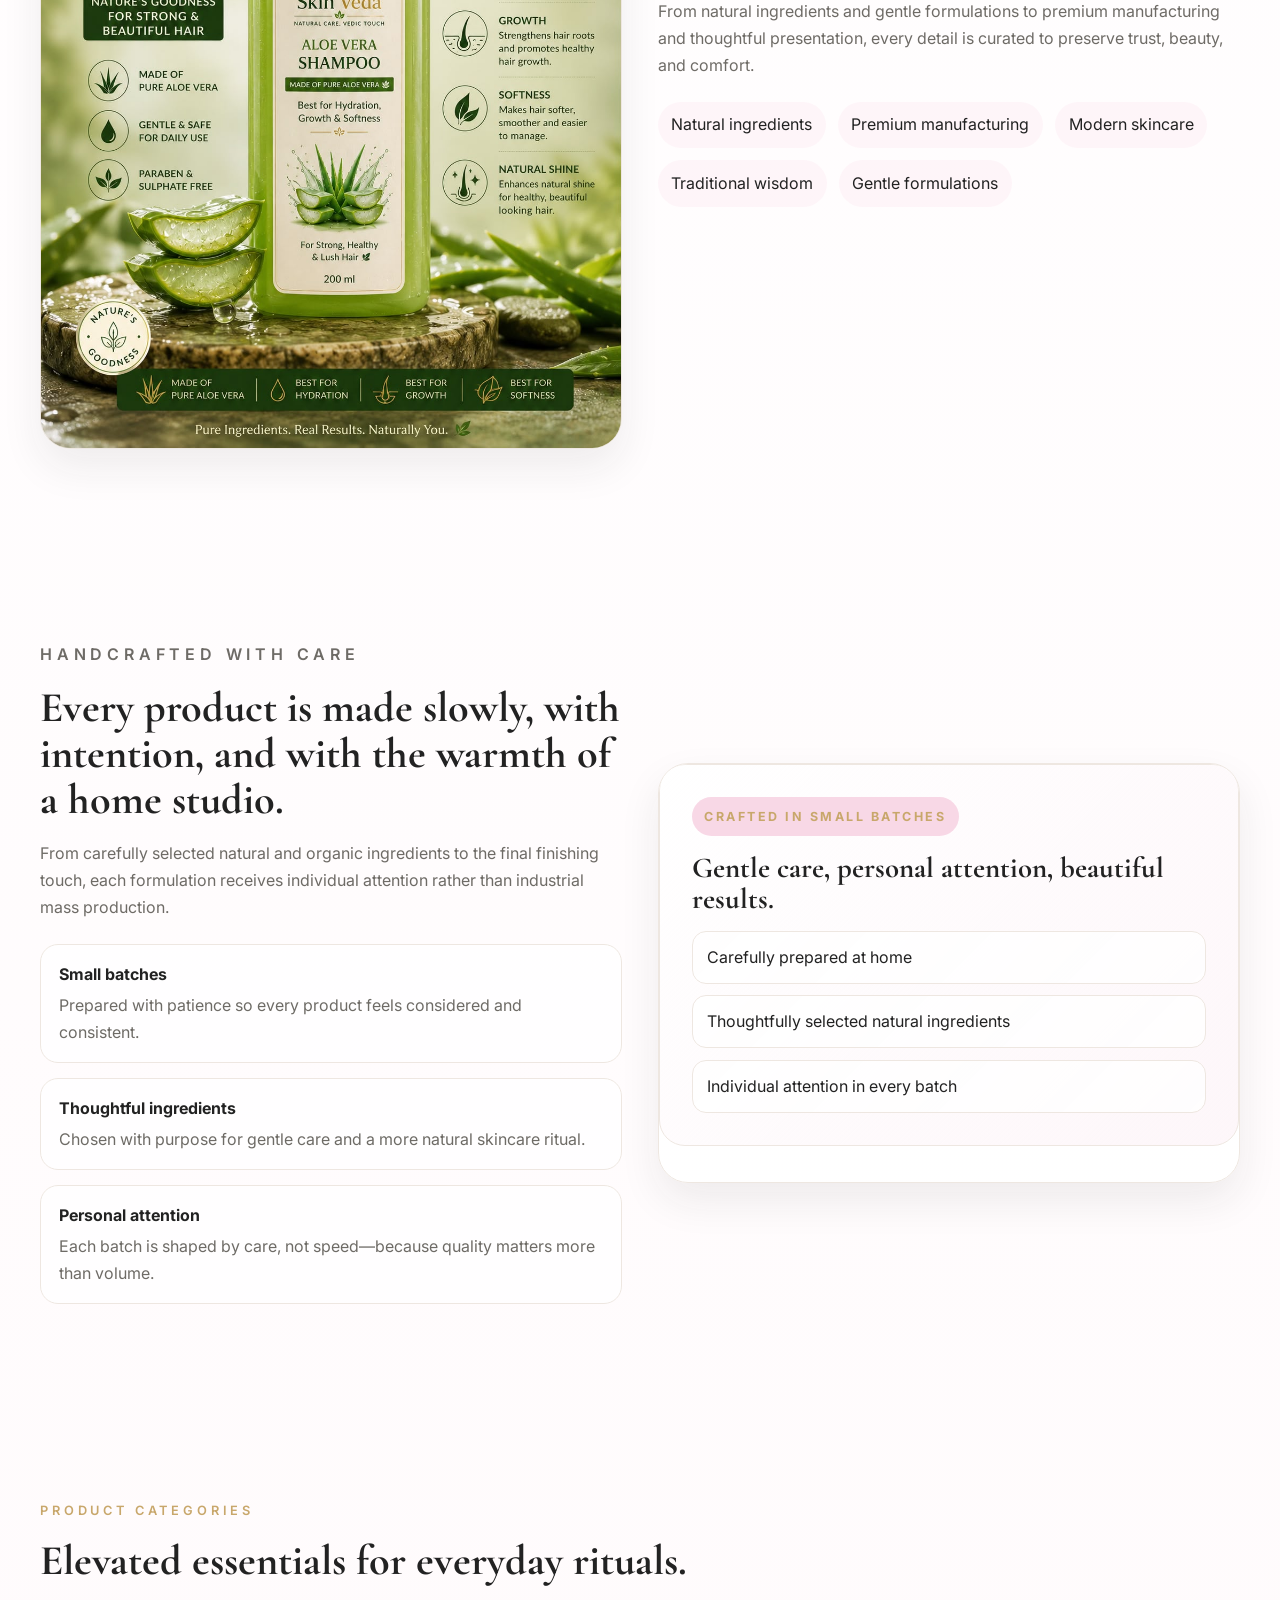
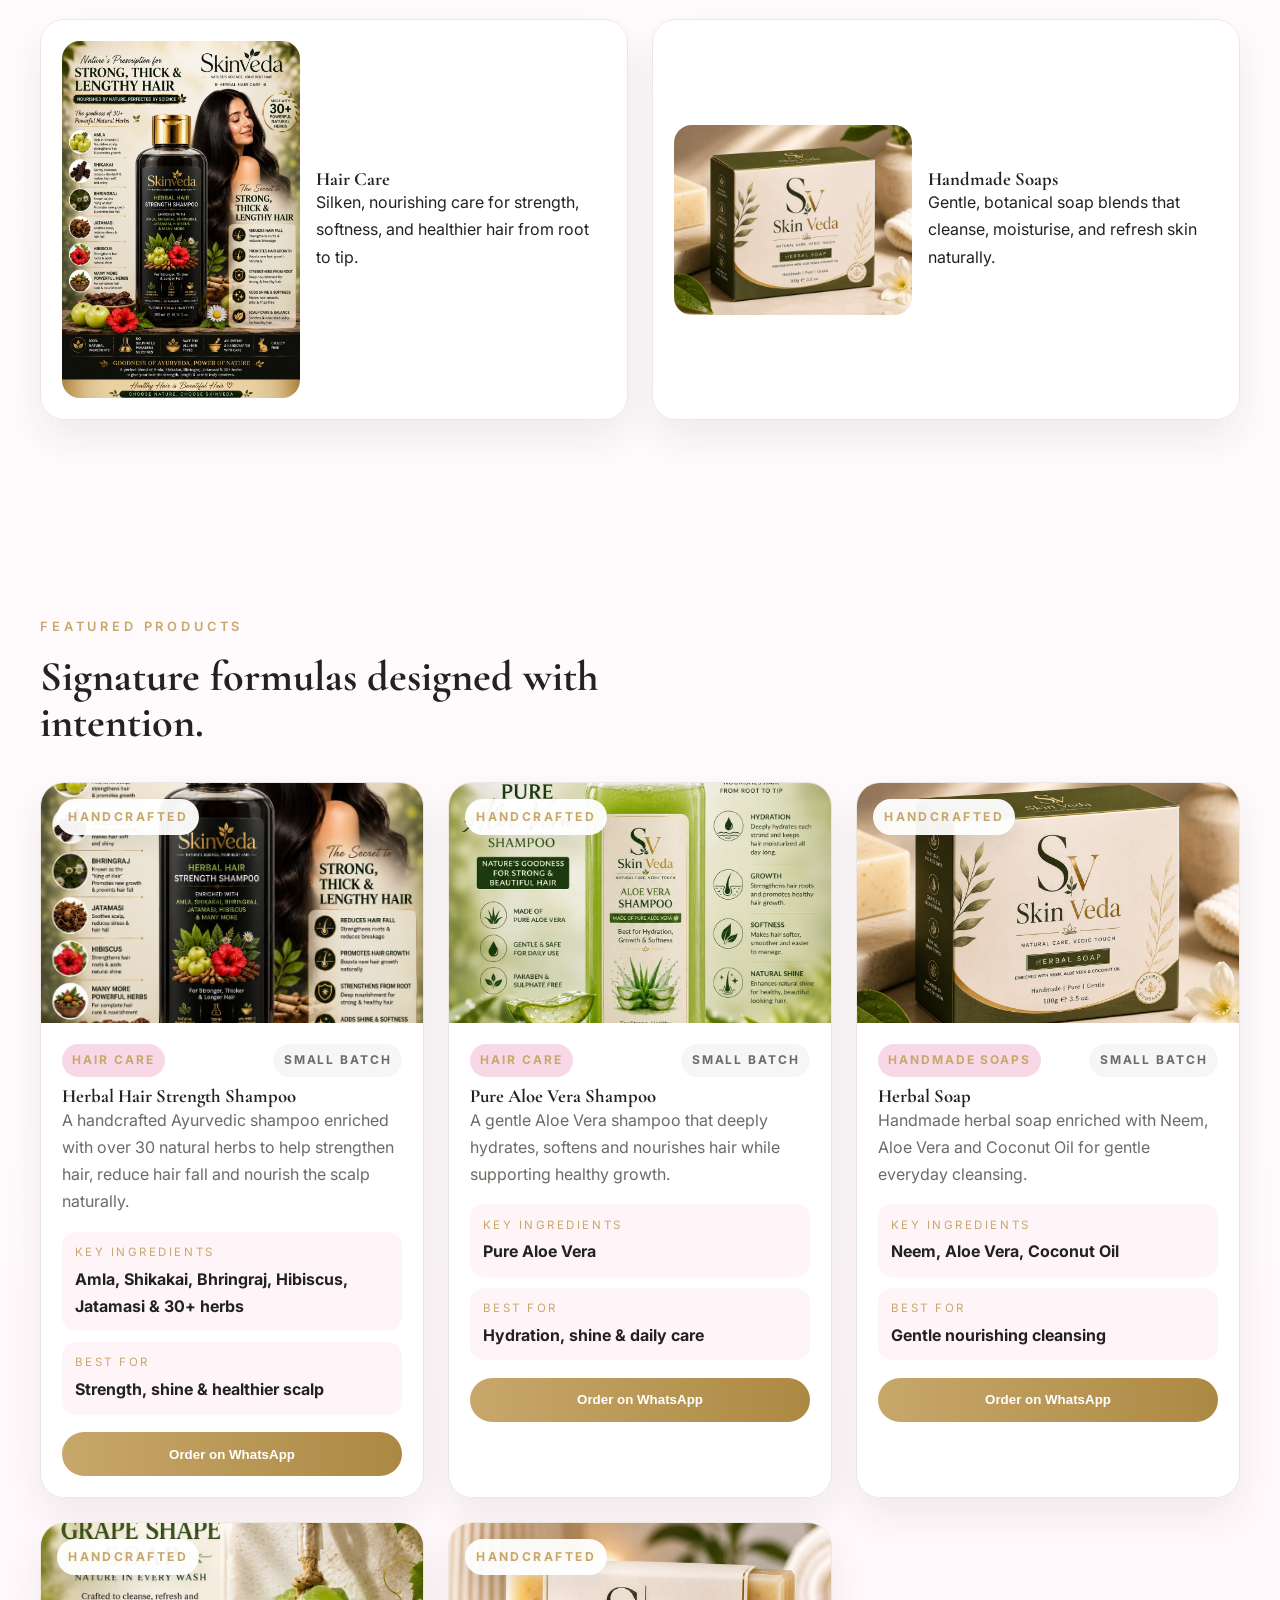
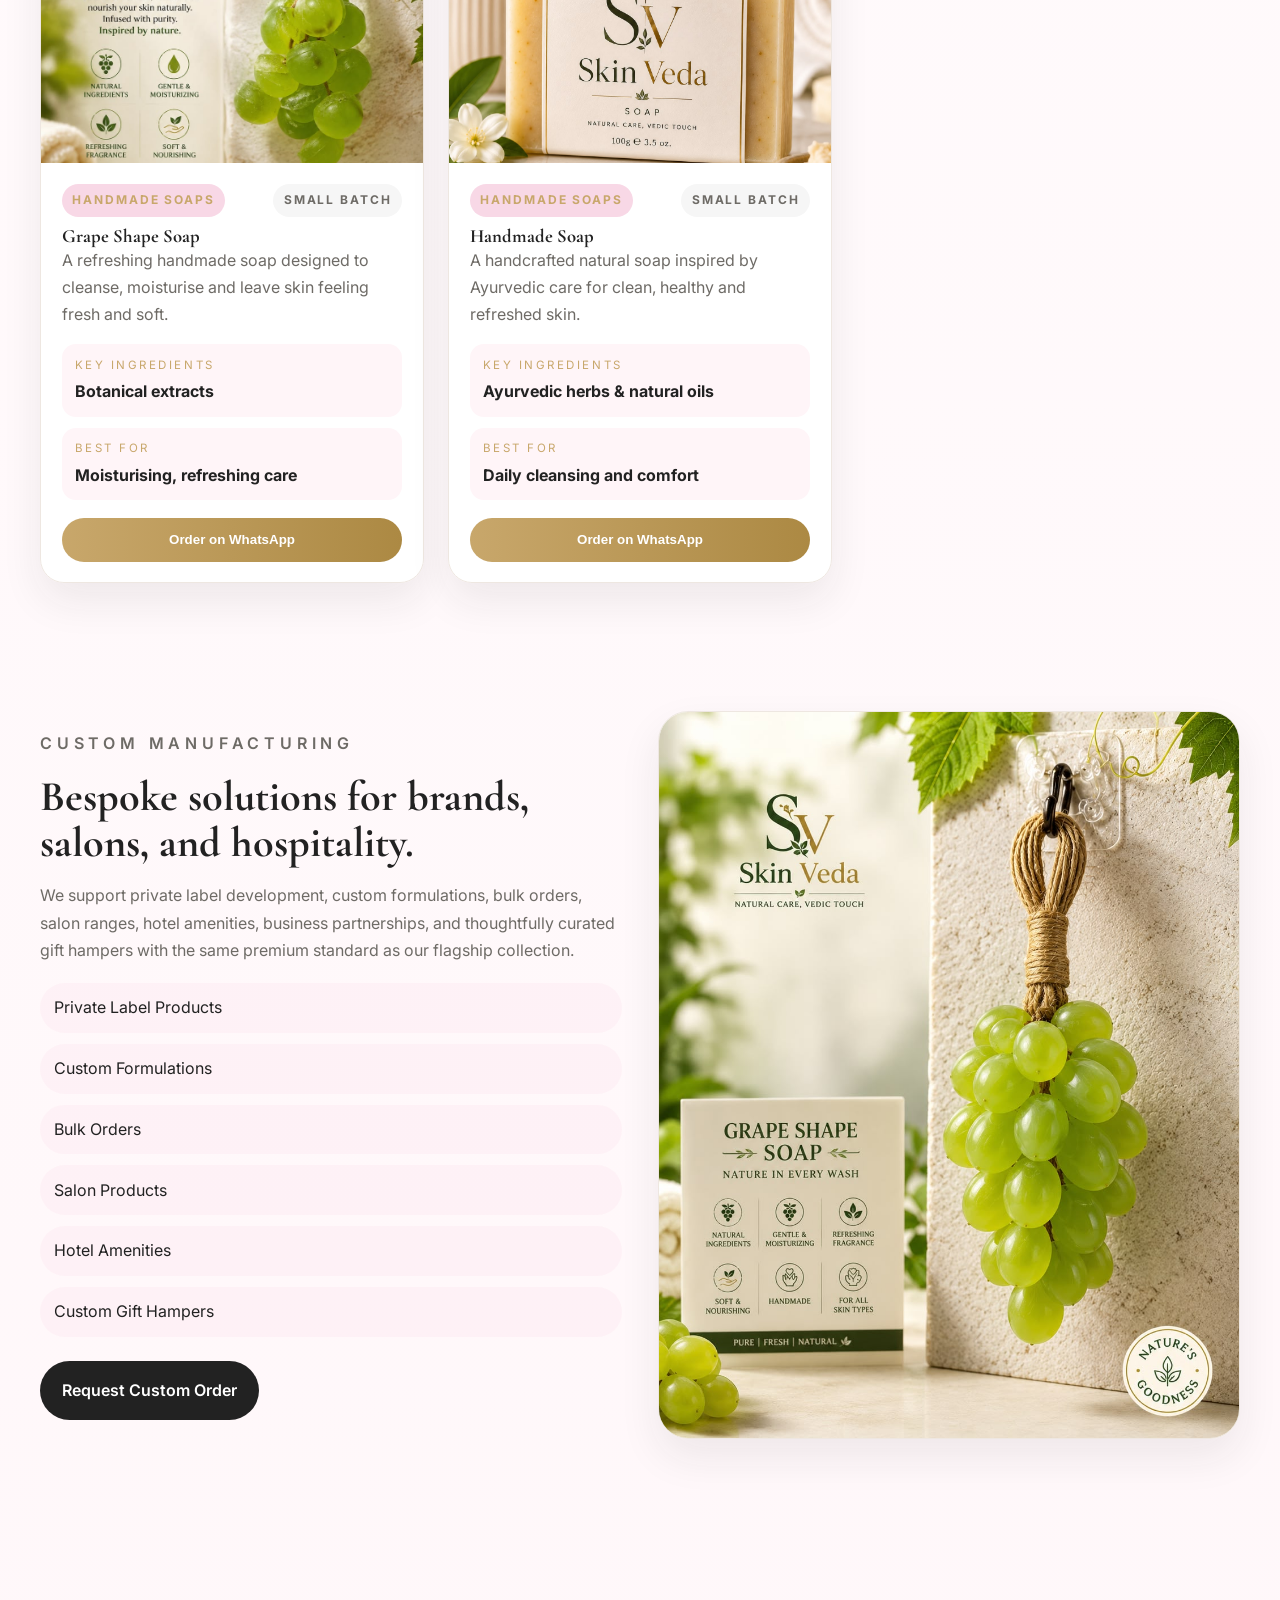
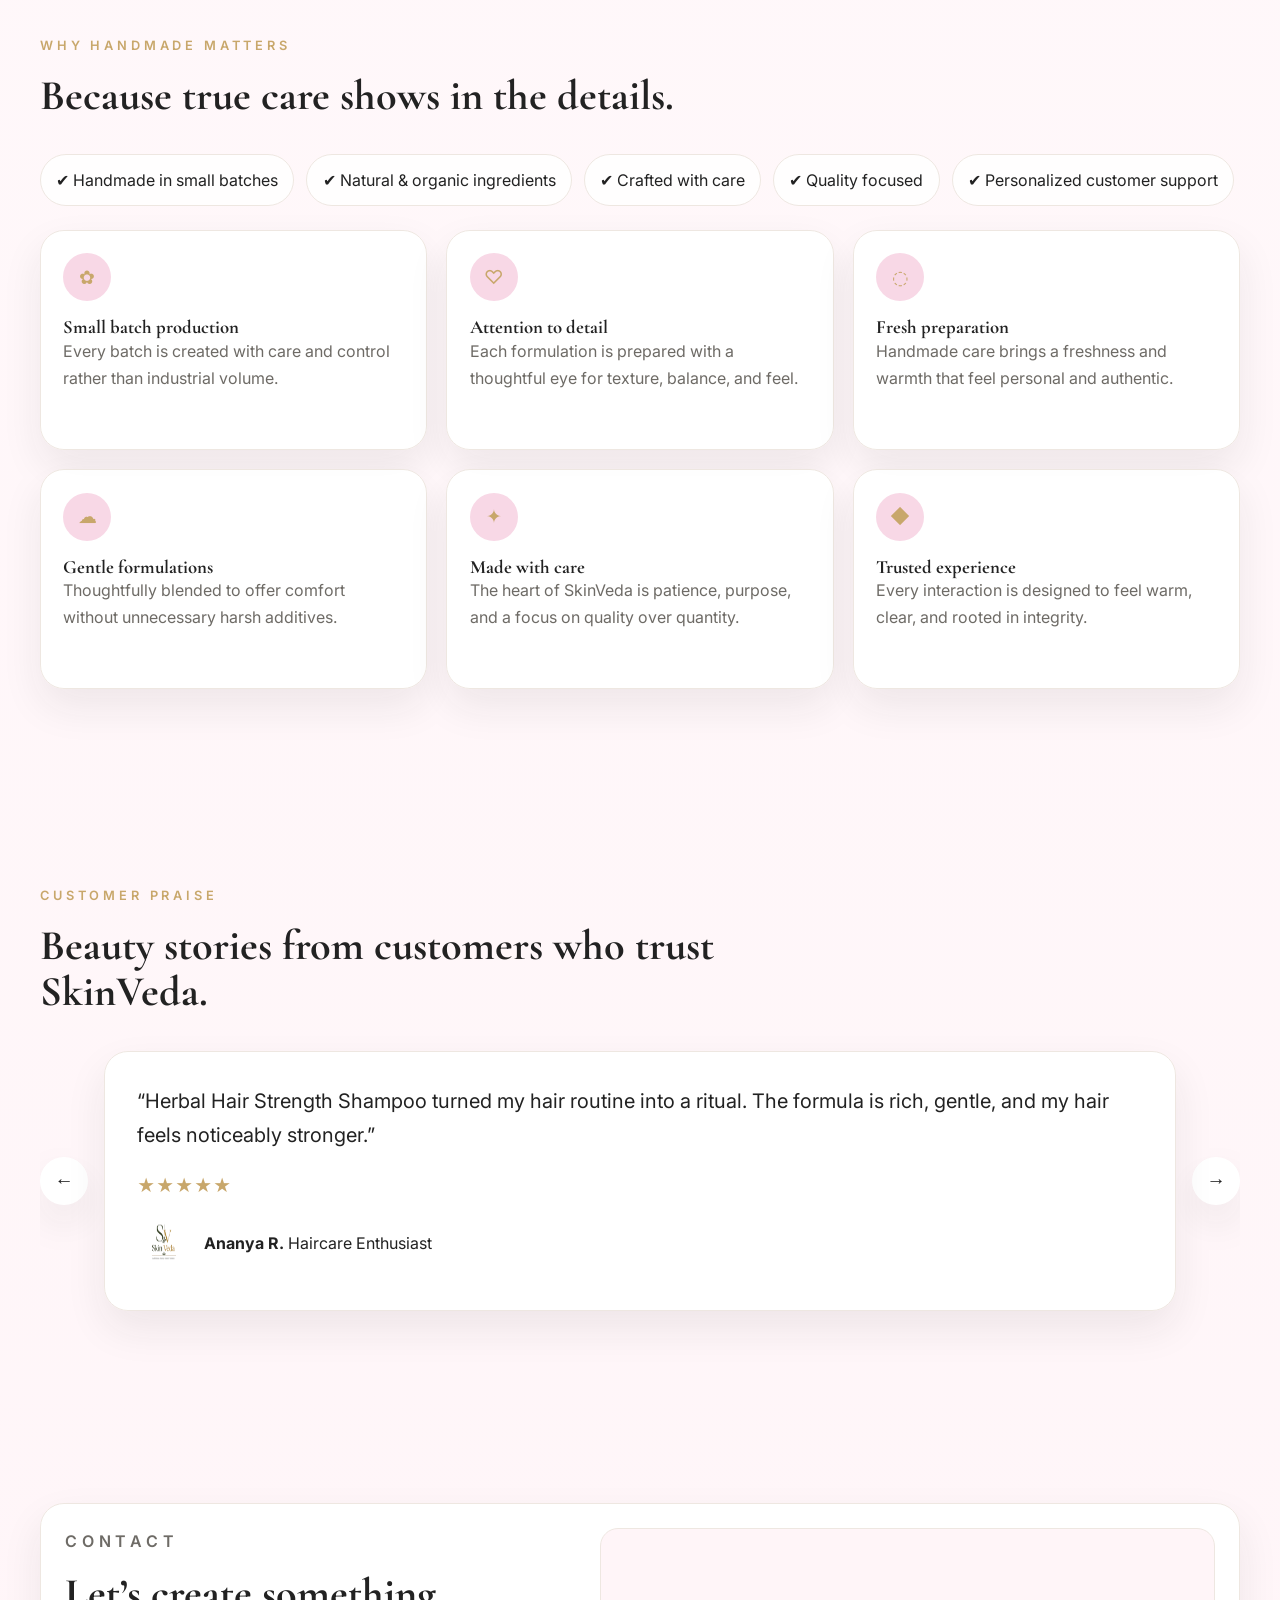
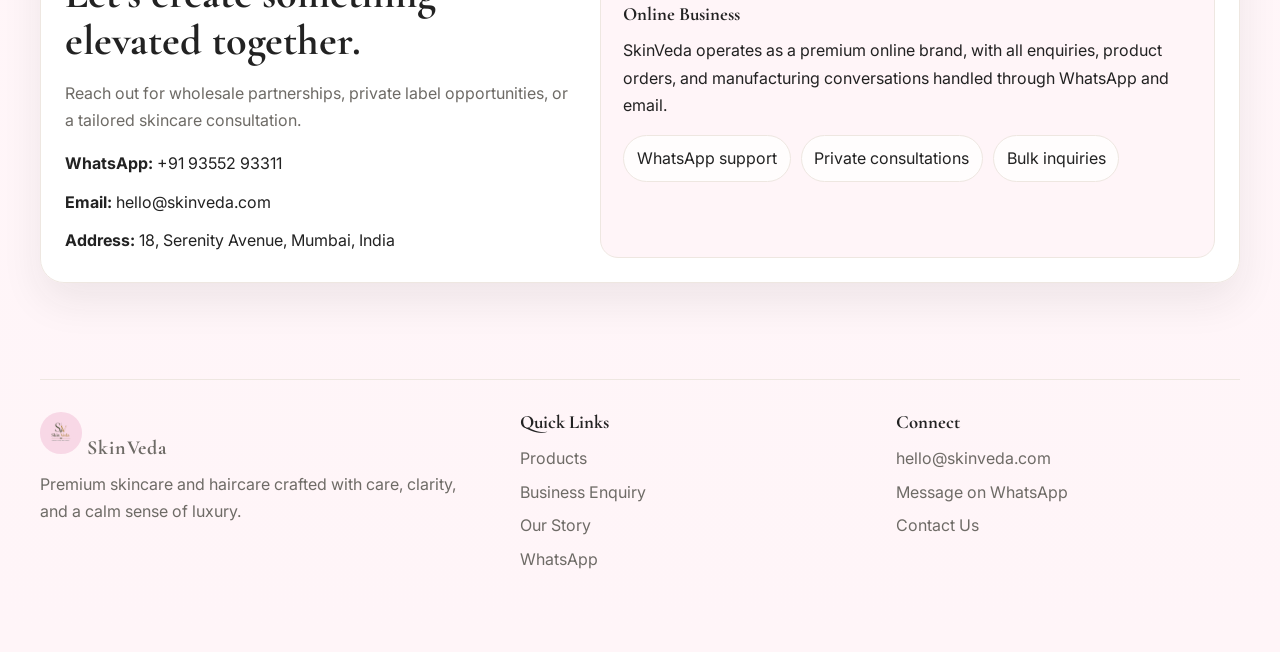
==== commit 6a685413: "Added SkinVeda products and updated WhatsApp ordering" ====
--- a/index.html
+++ b/index.html
@@ -30,7 +30,7 @@
     <header class="site-header" id="top">
       <nav class="navbar">
         <a class="brand" href="#home">
-          <span class="brand-mark">S</span>
+          <span class="brand-mark"><img src="assets/images/logo.png" alt="SkinVeda logo" class="brand-logo" /></span>
           <span>SkinVeda</span>
         </a>
         <button class="nav-toggle" aria-label="Toggle navigation" aria-expanded="false">
@@ -80,7 +80,7 @@
         </div>
         <div class="hero-visual reveal" aria-hidden="true">
           <div class="hero-card">
-            <img src="assets/images/hero-illustration.svg" alt="Luxury skincare botanical composition" loading="eager" />
+            <img src="assets/images/hero-product.jpeg" alt="SkinVeda product showcase" loading="eager" />
             <div class="hero-card-badge">
               <span>Home Crafted</span>
               <strong>Every batch is prepared with intention.</strong>
@@ -99,7 +99,7 @@
         </div>
         <div class="about-grid">
           <div class="about-media reveal">
-            <img src="assets/images/about-lifestyle.svg" alt="Premium skincare ritual lifestyle" loading="lazy" />
+            <img src="assets/images/pure-aloe-vera-shampoo.jpeg" alt="SkinVeda natural products" loading="lazy" />
           </div>
           <div class="about-copy reveal">
             <p>
@@ -168,17 +168,17 @@
         </div>
         <div class="category-grid">
           <article class="category-card reveal">
-            <img src="assets/images/product-shampoo.svg" alt="Luxury shampoo" loading="lazy" />
+            <img src="assets/images/herbal-hair-strength-shampoo.jpeg" alt="Herbal Hair Strength Shampoo" loading="lazy" />
             <div>
-              <h3>Haircare</h3>
-              <p>Silken, nourishing care for strength, softness, and luminous manageability.</p>
+              <h3>Hair Care</h3>
+              <p>Silken, nourishing care for strength, softness, and healthier hair from root to tip.</p>
             </div>
           </article>
           <article class="category-card reveal">
-            <img src="assets/images/product-soap.svg" alt="Luxury soap" loading="lazy" />
+            <img src="assets/images/herbal-soap.jpeg" alt="Herbal Soap" loading="lazy" />
             <div>
-              <h3>Bath & Body</h3>
-              <p>Gentle cleansing made with botanical comfort and a refined, velvety finish.</p>
+              <h3>Handmade Soaps</h3>
+              <p>Gentle, botanical soap blends that cleanse, moisturise, and refresh skin naturally.</p>
             </div>
           </article>
         </div>
@@ -192,252 +192,127 @@
         <div class="product-grid">
           <article class="product-card reveal">
             <div class="product-image-wrap">
-              <img src="assets/images/product-shampoo.svg" alt="Velvet Bloom Shampoo" loading="lazy" />
+              <img src="assets/images/herbal-hair-strength-shampoo.jpeg" alt="Herbal Hair Strength Shampoo" loading="lazy" />
               <span class="handcrafted-badge">Handcrafted</span>
             </div>
             <div class="product-body">
               <div class="product-topline">
-                <span class="product-pill">Haircare</span>
+                <span class="product-pill">Hair Care</span>
                 <span class="product-pill muted">Small Batch</span>
               </div>
-              <h3>Velvet Bloom Shampoo</h3>
-              <p>Silky herbal nourishment for healthy, lustrous hair.</p>
+              <h3>Herbal Hair Strength Shampoo</h3>
+              <p>A handcrafted Ayurvedic shampoo enriched with over 30 natural herbs to help strengthen hair, reduce hair fall and nourish the scalp naturally.</p>
               <div class="product-meta">
                 <div>
                   <span>Key Ingredients</span>
-                  <strong>Aloe, Rice Protein</strong>
+                  <strong>Amla, Shikakai, Bhringraj, Hibiscus, Jatamasi &amp; 30+ herbs</strong>
                 </div>
                 <div>
                   <span>Best For</span>
-                  <strong>Dry, dull hair</strong>
-                </div>
-              </div>
-              <button class="whatsapp-btn" data-product="Velvet Bloom Shampoo">Order on WhatsApp</button>
+                  <strong>Strength, shine & healthier scalp</strong>
+                </div>
+              </div>
+              <button class="whatsapp-btn" data-product="Herbal Hair Strength Shampoo">Order on WhatsApp</button>
             </div>
           </article>
           <article class="product-card reveal">
             <div class="product-image-wrap">
-              <img src="assets/images/product-soap.svg" alt="Rose Petal Cleansing Bar" loading="lazy" />
+              <img src="assets/images/pure-aloe-vera-shampoo.jpeg" alt="Pure Aloe Vera Shampoo" loading="lazy" />
               <span class="handcrafted-badge">Handcrafted</span>
             </div>
             <div class="product-body">
               <div class="product-topline">
-                <span class="product-pill">Skincare</span>
+                <span class="product-pill">Hair Care</span>
                 <span class="product-pill muted">Small Batch</span>
               </div>
-              <h3>Rose Petal Cleansing Bar</h3>
-              <p>A creamy, comforting bar for calm, radiant skin.</p>
+              <h3>Pure Aloe Vera Shampoo</h3>
+              <p>A gentle Aloe Vera shampoo that deeply hydrates, softens and nourishes hair while supporting healthy growth.</p>
               <div class="product-meta">
                 <div>
                   <span>Key Ingredients</span>
-                  <strong>Rosehip, Shea</strong>
+                  <strong>Pure Aloe Vera</strong>
                 </div>
                 <div>
                   <span>Best For</span>
-                  <strong>Gentle daily cleansing</strong>
-                </div>
-              </div>
-              <button class="whatsapp-btn" data-product="Rose Petal Cleansing Bar">Order on WhatsApp</button>
+                  <strong>Hydration, shine & daily care</strong>
+                </div>
+              </div>
+              <button class="whatsapp-btn" data-product="Pure Aloe Vera Shampoo">Order on WhatsApp</button>
             </div>
           </article>
           <article class="product-card reveal">
             <div class="product-image-wrap">
-              <img src="assets/images/product-bottle.svg" alt="Citrus Silk Serum" loading="lazy" />
+              <img src="assets/images/herbal-soap.jpeg" alt="Herbal Soap" loading="lazy" />
               <span class="handcrafted-badge">Handcrafted</span>
             </div>
             <div class="product-body">
               <div class="product-topline">
-                <span class="product-pill">Serum</span>
+                <span class="product-pill">Handmade Soaps</span>
                 <span class="product-pill muted">Small Batch</span>
               </div>
-              <h3>Citrus Silk Serum</h3>
-              <p>Brightening botanical serum for a polished glow.</p>
+              <h3>Herbal Soap</h3>
+              <p>Handmade herbal soap enriched with Neem, Aloe Vera and Coconut Oil for gentle everyday cleansing.</p>
               <div class="product-meta">
                 <div>
                   <span>Key Ingredients</span>
-                  <strong>Citrus Peel, Vitamin E</strong>
+                  <strong>Neem, Aloe Vera, Coconut Oil</strong>
                 </div>
                 <div>
                   <span>Best For</span>
-                  <strong>Radiance boost</strong>
-                </div>
-              </div>
-              <button class="whatsapp-btn" data-product="Citrus Silk Serum">Order on WhatsApp</button>
+                  <strong>Gentle nourishing cleansing</strong>
+                </div>
+              </div>
+              <button class="whatsapp-btn" data-product="Herbal Soap">Order on WhatsApp</button>
             </div>
           </article>
           <article class="product-card reveal">
             <div class="product-image-wrap">
-              <img src="assets/images/product-soap.svg" alt="Golden Clay Reviver" loading="lazy" />
+              <img src="assets/images/grape-shape-soap.jpeg" alt="Grape Shape Soap" loading="lazy" />
               <span class="handcrafted-badge">Handcrafted</span>
             </div>
             <div class="product-body">
               <div class="product-topline">
-                <span class="product-pill">Skincare</span>
+                <span class="product-pill">Handmade Soaps</span>
                 <span class="product-pill muted">Small Batch</span>
               </div>
-              <h3>Golden Clay Reviver</h3>
-              <p>Refined exfoliation for a balanced, silky complexion.</p>
+              <h3>Grape Shape Soap</h3>
+              <p>A refreshing handmade soap designed to cleanse, moisturise and leave skin feeling fresh and soft.</p>
               <div class="product-meta">
                 <div>
                   <span>Key Ingredients</span>
-                  <strong>Kaolin, Chamomile</strong>
+                  <strong>Botanical extracts</strong>
                 </div>
                 <div>
                   <span>Best For</span>
-                  <strong>Normal to oily skin</strong>
-                </div>
-              </div>
-              <button class="whatsapp-btn" data-product="Golden Clay Reviver">Order on WhatsApp</button>
+                  <strong>Moisturising, refreshing care</strong>
+                </div>
+              </div>
+              <button class="whatsapp-btn" data-product="Grape Shape Soap">Order on WhatsApp</button>
             </div>
           </article>
           <article class="product-card reveal">
             <div class="product-image-wrap">
-              <img src="assets/images/product-shampoo.svg" alt="Pearl Care Shampoo" loading="lazy" />
+              <img src="assets/images/handmade-soap.jpeg" alt="Handmade Soap" loading="lazy" />
               <span class="handcrafted-badge">Handcrafted</span>
             </div>
             <div class="product-body">
               <div class="product-topline">
-                <span class="product-pill">Haircare</span>
+                <span class="product-pill">Handmade Soaps</span>
                 <span class="product-pill muted">Small Batch</span>
               </div>
-              <h3>Pearl Care Shampoo</h3>
-              <p>Softens and protects while maintaining salon-like shine.</p>
+              <h3>Handmade Soap</h3>
+              <p>A handcrafted natural soap inspired by Ayurvedic care for clean, healthy and refreshed skin.</p>
               <div class="product-meta">
                 <div>
                   <span>Key Ingredients</span>
-                  <strong>Keratin, Ylang Ylang</strong>
+                  <strong>Ayurvedic herbs &amp; natural oils</strong>
                 </div>
                 <div>
                   <span>Best For</span>
-                  <strong>Strength & shine</strong>
-                </div>
-              </div>
-              <button class="whatsapp-btn" data-product="Pearl Care Shampoo">Order on WhatsApp</button>
-            </div>
-          </article>
-          <article class="product-card reveal">
-            <div class="product-image-wrap">
-              <img src="assets/images/product-bottle.svg" alt="Velvet Dew Lotion" loading="lazy" />
-              <span class="handcrafted-badge">Handcrafted</span>
-            </div>
-            <div class="product-body">
-              <div class="product-topline">
-                <span class="product-pill">Moisture</span>
-                <span class="product-pill muted">Small Batch</span>
-              </div>
-              <h3>Velvet Dew Lotion</h3>
-              <p>Lightweight hydration with a calm, satin finish.</p>
-              <div class="product-meta">
-                <div>
-                  <span>Key Ingredients</span>
-                  <strong>Squalane, Almond Milk</strong>
-                </div>
-                <div>
-                  <span>Best For</span>
-                  <strong>Daily hydration</strong>
-                </div>
-              </div>
-              <button class="whatsapp-btn" data-product="Velvet Dew Lotion">Order on WhatsApp</button>
-            </div>
-          </article>
-          <article class="product-card reveal">
-            <div class="product-image-wrap">
-              <img src="assets/images/product-soap.svg" alt="Saffron Glow Bar" loading="lazy" />
-              <span class="handcrafted-badge">Handcrafted</span>
-            </div>
-            <div class="product-body">
-              <div class="product-topline">
-                <span class="product-pill">Skincare</span>
-                <span class="product-pill muted">Small Batch</span>
-              </div>
-              <h3>Saffron Glow Bar</h3>
-              <p>Brightening and soothing for daily skin rituals.</p>
-              <div class="product-meta">
-                <div>
-                  <span>Key Ingredients</span>
-                  <strong>Saffron, Oat Extract</strong>
-                </div>
-                <div>
-                  <span>Best For</span>
-                  <strong>Soft, nourished skin</strong>
-                </div>
-              </div>
-              <button class="whatsapp-btn" data-product="Saffron Glow Bar">Order on WhatsApp</button>
-            </div>
-          </article>
-          <article class="product-card reveal">
-            <div class="product-image-wrap">
-              <img src="assets/images/product-shampoo.svg" alt="Amber Silk Shampoo" loading="lazy" />
-              <span class="handcrafted-badge">Handcrafted</span>
-            </div>
-            <div class="product-body">
-              <div class="product-topline">
-                <span class="product-pill">Haircare</span>
-                <span class="product-pill muted">Small Batch</span>
-              </div>
-              <h3>Amber Silk Shampoo</h3>
-              <p>Gentle yet restorative care for soft, resilient strands.</p>
-              <div class="product-meta">
-                <div>
-                  <span>Key Ingredients</span>
-                  <strong>Argan, Marshmallow Root</strong>
-                </div>
-                <div>
-                  <span>Best For</span>
-                  <strong>Manageability</strong>
-                </div>
-              </div>
-              <button class="whatsapp-btn" data-product="Amber Silk Shampoo">Order on WhatsApp</button>
-            </div>
-          </article>
-          <article class="product-card reveal">
-            <div class="product-image-wrap">
-              <img src="assets/images/product-bottle.svg" alt="Blush Calm Elixir" loading="lazy" />
-              <span class="handcrafted-badge">Handcrafted</span>
-            </div>
-            <div class="product-body">
-              <div class="product-topline">
-                <span class="product-pill">Elixir</span>
-                <span class="product-pill muted">Small Batch</span>
-              </div>
-              <h3>Blush Calm Elixir</h3>
-              <p>A comforting facial essential for stress-free nourishment.</p>
-              <div class="product-meta">
-                <div>
-                  <span>Key Ingredients</span>
-                  <strong>Lavender, Jojoba</strong>
-                </div>
-                <div>
-                  <span>Best For</span>
-                  <strong>Calm evening rituals</strong>
-                </div>
-              </div>
-              <button class="whatsapp-btn" data-product="Blush Calm Elixir">Order on WhatsApp</button>
-            </div>
-          </article>
-          <article class="product-card reveal">
-            <div class="product-image-wrap">
-              <img src="assets/images/product-soap.svg" alt="Monsoon Mist Bar" loading="lazy" />
-              <span class="handcrafted-badge">Handcrafted</span>
-            </div>
-            <div class="product-body">
-              <div class="product-topline">
-                <span class="product-pill">Bath</span>
-                <span class="product-pill muted">Small Batch</span>
-              </div>
-              <h3>Monsoon Mist Bar</h3>
-              <p>A cool, crisp cleansing experience with lasting comfort.</p>
-              <div class="product-meta">
-                <div>
-                  <span>Key Ingredients</span>
-                  <strong>Green Tea, Basil</strong>
-                </div>
-                <div>
-                  <span>Best For</span>
-                  <strong>Fresh daily care</strong>
-                </div>
-              </div>
-              <button class="whatsapp-btn" data-product="Monsoon Mist Bar">Order on WhatsApp</button>
+                  <strong>Daily cleansing and comfort</strong>
+                </div>
+              </div>
+              <button class="whatsapp-btn" data-product="Handmade Soap">Order on WhatsApp</button>
             </div>
           </article>
         </div>
@@ -464,7 +339,7 @@
             <a class="btn btn-primary" href="https://wa.me/919355293311?text=Hi%20SkinVeda,%20I%27d%20like%20to%20discuss%20a%20custom%20order." target="_blank" rel="noreferrer">Request Custom Order</a>
           </div>
           <div class="custom-card reveal" aria-hidden="true">
-            <img src="assets/images/hero-illustration.svg" alt="Custom skincare manufacturing concept" loading="lazy" />
+            <img src="assets/images/hero-product.jpeg" alt="SkinVeda product presentation" loading="lazy" />
           </div>
         </div>
       </section>
@@ -517,39 +392,119 @@
 
       <section class="testimonials section">
         <div class="section-heading reveal">
-          <p class="eyebrow">Testimonials</p>
-          <h2>Beauty stories from clients who value calm luxury.</h2>
+          <p class="eyebrow">Customer Praise</p>
+          <h2>Beauty stories from customers who trust SkinVeda.</h2>
         </div>
         <div class="testimonial-slider reveal" aria-label="Customer testimonials">
           <button class="slider-btn prev" aria-label="Previous testimonial">←</button>
           <div class="testimonial-track">
             <article class="testimonial-card active">
-              <p>“The formulation is so refined and gentle. It feels like a private spa ritual every morning.”</p>
-              <div class="testimonial-author">
-                <img src="assets/images/testimonial-1.svg" alt="Client portrait" loading="lazy" />
-                <div>
-                  <strong>Meera D.</strong>
-                  <span>Salon Partner</span>
-                </div>
-              </div>
-            </article>
-            <article class="testimonial-card">
-              <p>“The attention to detail is exceptional. Our guests instantly noticed the difference.”</p>
-              <div class="testimonial-author">
-                <img src="assets/images/testimonial-1.svg" alt="Client portrait" loading="lazy" />
+              <p>“Herbal Hair Strength Shampoo turned my hair routine into a ritual. The formula is rich, gentle, and my hair feels noticeably stronger.”</p>
+              <div class="testimonial-stars">★★★★★</div>
+              <div class="testimonial-author">
+                <img src="assets/images/logo.png" alt="Customer portrait" loading="lazy" />
+                <div>
+                  <strong>Ananya R.</strong>
+                  <span>Haircare Enthusiast</span>
+                </div>
+              </div>
+            </article>
+            <article class="testimonial-card">
+              <p>“Pure Aloe Vera Shampoo is perfect for daily use. It leaves my hair soft, shiny, and hydrated without any residue.”</p>
+              <div class="testimonial-stars">★★★★★</div>
+              <div class="testimonial-author">
+                <img src="assets/images/logo.png" alt="Customer portrait" loading="lazy" />
+                <div>
+                  <strong>Riya M.</strong>
+                  <span>Beauty Seeker</span>
+                </div>
+              </div>
+            </article>
+            <article class="testimonial-card">
+              <p>“Herbal Soap is so soothing. It cleanses well, feels natural, and I love the soft texture it leaves behind.”</p>
+              <div class="testimonial-stars">★★★★★</div>
+              <div class="testimonial-author">
+                <img src="assets/images/logo.png" alt="Customer portrait" loading="lazy" />
                 <div>
                   <strong>Priya S.</strong>
-                  <span>Hotel Brand Manager</span>
-                </div>
-              </div>
-            </article>
-            <article class="testimonial-card">
-              <p>“Every product feels thoughtful and elevated. It has become part of our signature story.”</p>
-              <div class="testimonial-author">
-                <img src="assets/images/testimonial-1.svg" alt="Client portrait" loading="lazy" />
-                <div>
-                  <strong>Aarav K.</strong>
-                  <span>Private Label Client</span>
+                  <span>Natural Care Fan</span>
+                </div>
+              </div>
+            </article>
+            <article class="testimonial-card">
+              <p>“The Grape Shape Soap smells delightful and makes my skin feel refreshingly clean. Such a charming product.”</p>
+              <div class="testimonial-stars">★★★★★</div>
+              <div class="testimonial-author">
+                <img src="assets/images/logo.png" alt="Customer portrait" loading="lazy" />
+                <div>
+                  <strong>Neha K.</strong>
+                  <span>Wellness Lover</span>
+                </div>
+              </div>
+            </article>
+            <article class="testimonial-card">
+              <p>“Handmade Soap is gentle yet effective. My skin feels balanced and comfortable after every wash.”</p>
+              <div class="testimonial-stars">★★★★★</div>
+              <div class="testimonial-author">
+                <img src="assets/images/logo.png" alt="Customer portrait" loading="lazy" />
+                <div>
+                  <strong>Kavya D.</strong>
+                  <span>Everyday Care User</span>
+                </div>
+              </div>
+            </article>
+            <article class="testimonial-card">
+              <p>“The packaging and product quality make SkinVeda feel premium. It’s a beautiful addition to my self-care shelf.”</p>
+              <div class="testimonial-stars">★★★★★</div>
+              <div class="testimonial-author">
+                <img src="assets/images/logo.png" alt="Customer portrait" loading="lazy" />
+                <div>
+                  <strong>Meera P.</strong>
+                  <span>Premium Skincare Buyer</span>
+                </div>
+              </div>
+            </article>
+            <article class="testimonial-card">
+              <p>“My hair looks healthier and more nourished. I appreciate how gentle the formulas are and how well they perform.”</p>
+              <div class="testimonial-stars">★★★★★</div>
+              <div class="testimonial-author">
+                <img src="assets/images/logo.png" alt="Customer portrait" loading="lazy" />
+                <div>
+                  <strong>Sana T.</strong>
+                  <span>Haircare Devotee</span>
+                </div>
+              </div>
+            </article>
+            <article class="testimonial-card">
+              <p>“SkinVeda products feel thoughtfully made and carefully balanced. They suit sensitive skin beautifully.”</p>
+              <div class="testimonial-stars">★★★★★</div>
+              <div class="testimonial-author">
+                <img src="assets/images/logo.png" alt="Customer portrait" loading="lazy" />
+                <div>
+                  <strong>Aisha N.</strong>
+                  <span>Sensitive Skin User</span>
+                </div>
+              </div>
+            </article>
+            <article class="testimonial-card">
+              <p>“I love the natural herbal approach. The products feel clean, refreshing, and they simply work.”</p>
+              <div class="testimonial-stars">★★★★★</div>
+              <div class="testimonial-author">
+                <img src="assets/images/logo.png" alt="Customer portrait" loading="lazy" />
+                <div>
+                  <strong>Rohit S.</strong>
+                  <span>Botanical Care Fan</span>
+                </div>
+              </div>
+            </article>
+            <article class="testimonial-card">
+              <p>“Everything from order to delivery was seamless, and the products arrived carefully packaged. Truly a delightful experience.”</p>
+              <div class="testimonial-stars">★★★★★</div>
+              <div class="testimonial-author">
+                <img src="assets/images/logo.png" alt="Customer portrait" loading="lazy" />
+                <div>
+                  <strong>Priyanshi V.</strong>
+                  <span>Happy Customer</span>
                 </div>
               </div>
             </article>
@@ -592,7 +547,7 @@
     <footer class="site-footer">
       <div>
         <a class="brand footer-brand" href="#home">
-          <span class="brand-mark">S</span>
+          <span class="brand-mark"><img src="assets/images/logo.png" alt="SkinVeda logo" class="brand-logo" /></span>
           <span>SkinVeda</span>
         </a>
         <p>Premium skincare and haircare crafted with care, clarity, and a calm sense of luxury.</p>
--- a/css/style.css
+++ b/css/style.css
@@ -151,11 +151,18 @@
 .brand-mark {
   display: inline-grid;
   place-items: center;
-  width: 2.2rem;
-  height: 2.2rem;
+  width: 2.6rem;
+  height: 2.6rem;
   border-radius: 50%;
   background: var(--pink);
   color: var(--gold);
+  overflow: hidden;
+}
+
+.brand-logo {
+  width: 100%;
+  height: 100%;
+  object-fit: contain;
 }
 
 .nav-links {
@@ -780,6 +787,13 @@
   font-size: 1.25rem;
   margin-bottom: 1.2rem;
   color: var(--text);
+}
+
+.testimonial-stars {
+  margin-bottom: 1rem;
+  font-size: 1.1rem;
+  color: var(--gold);
+  letter-spacing: 0.06em;
 }
 
 .testimonial-author {
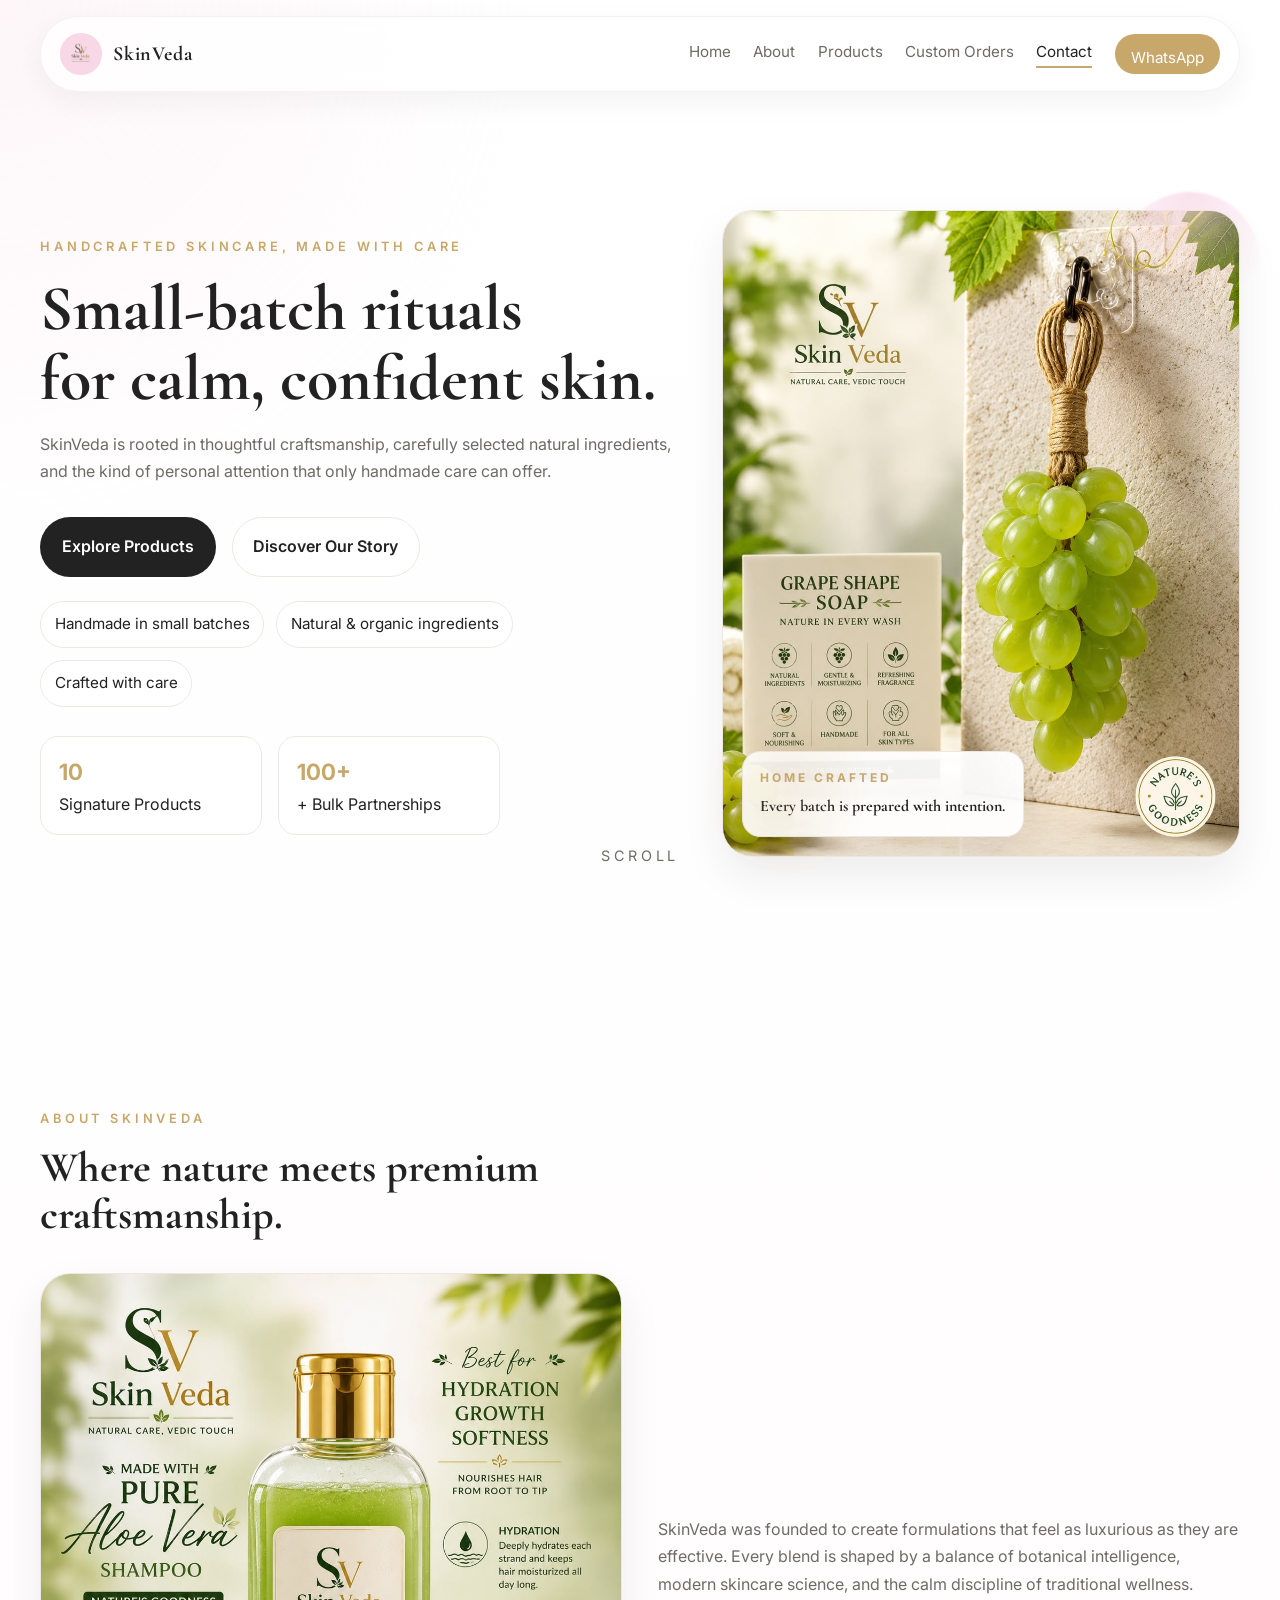
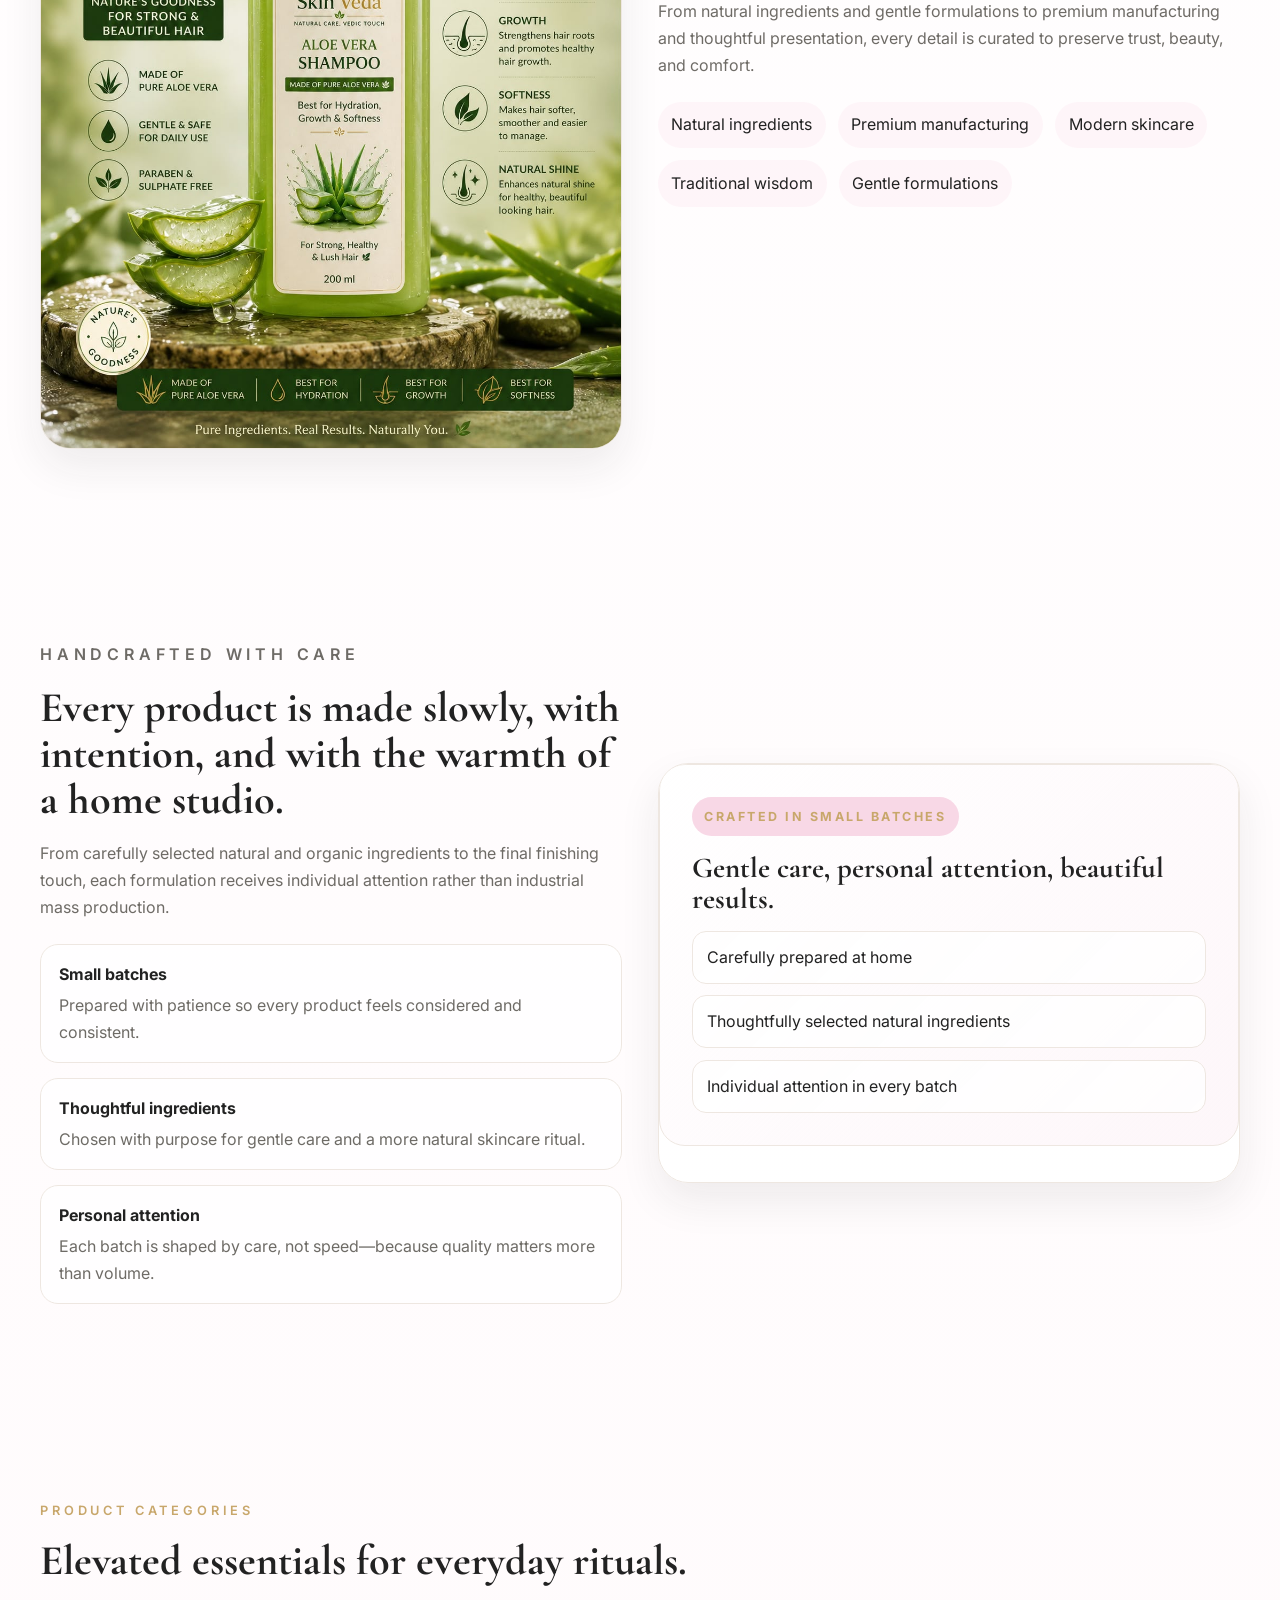
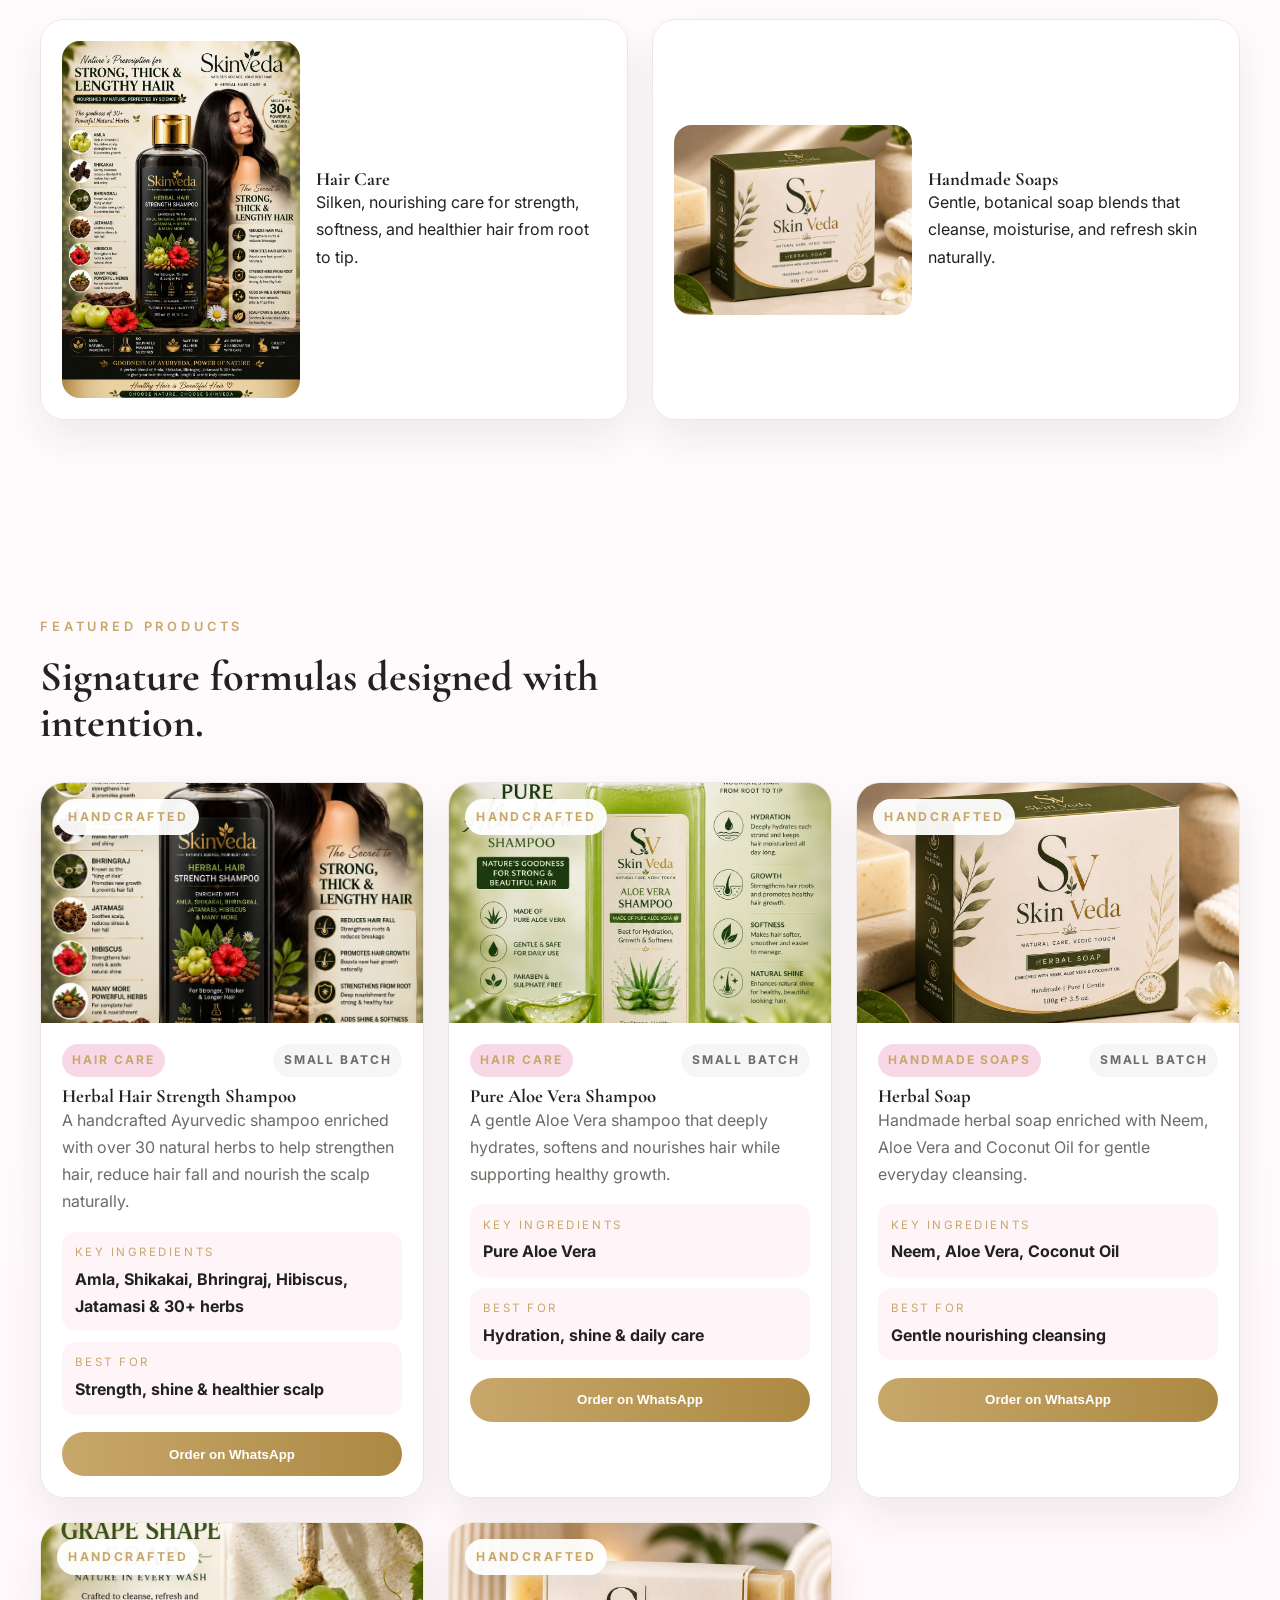
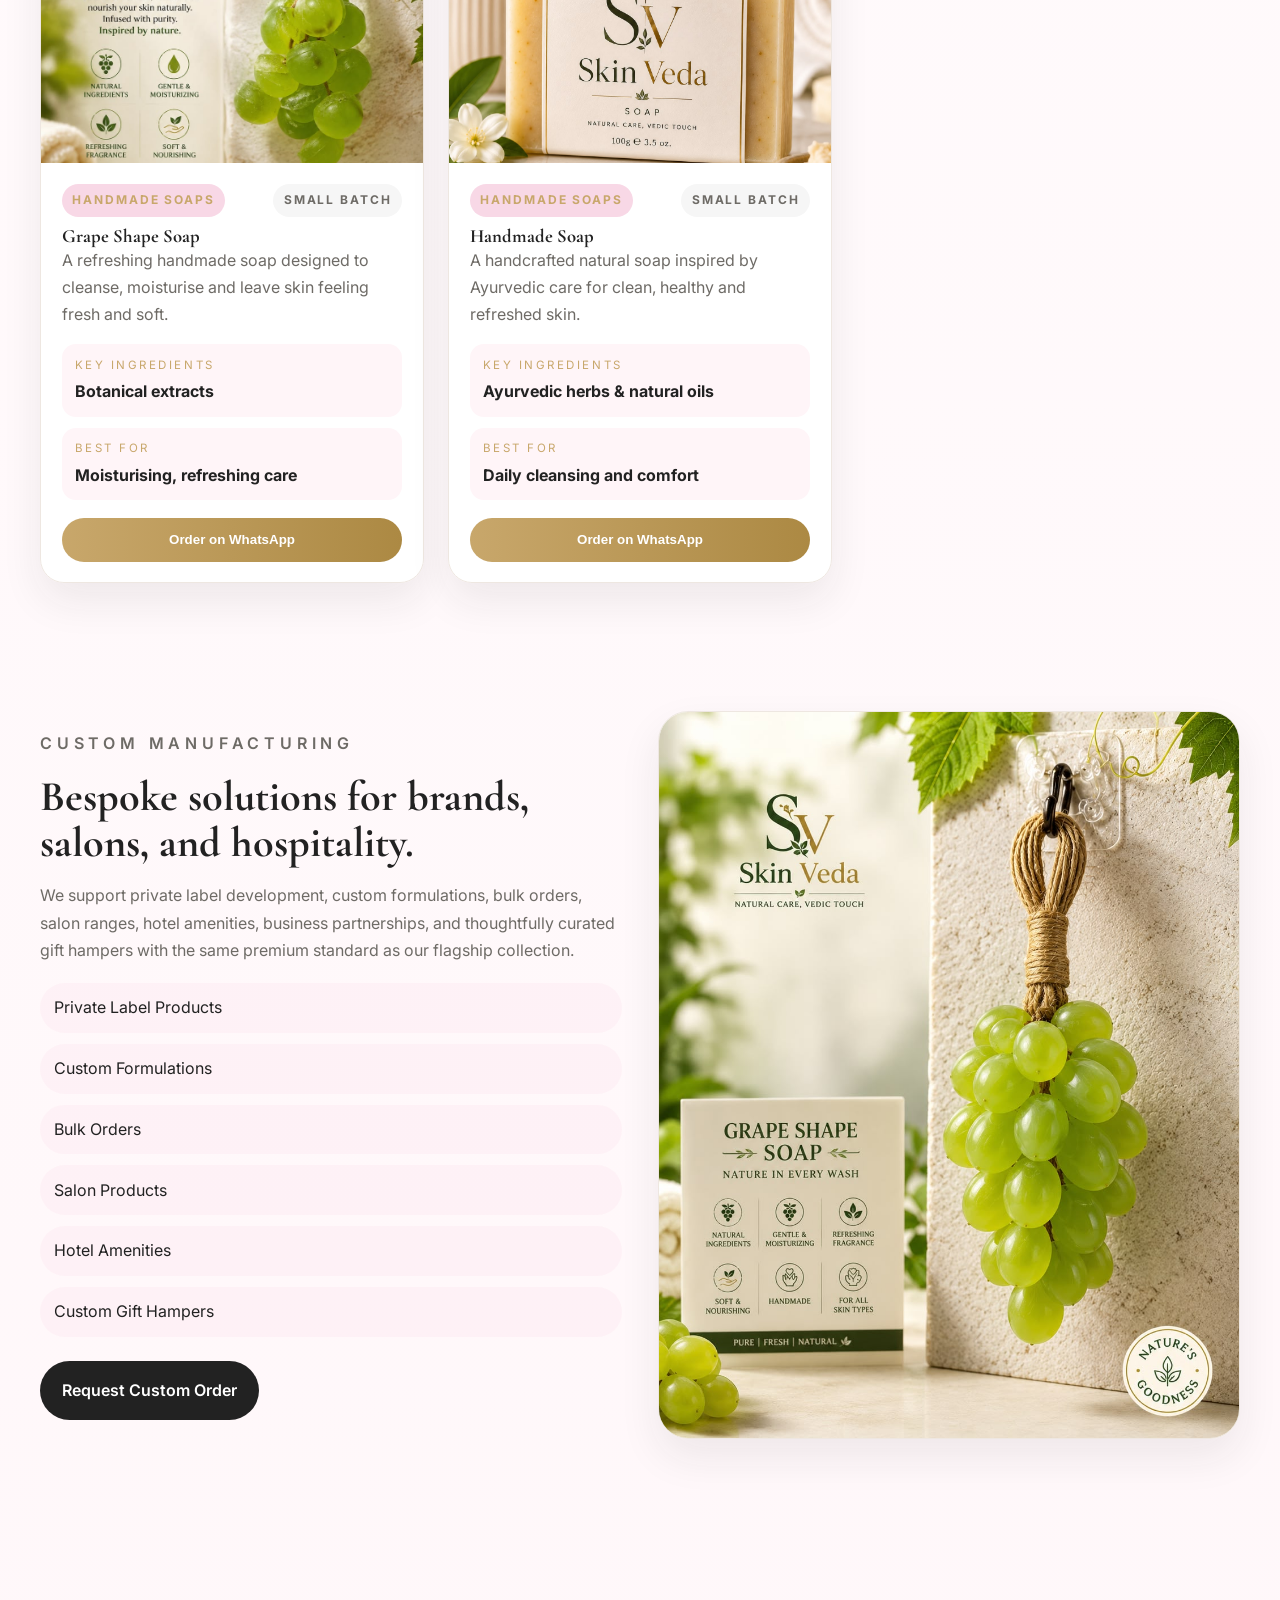
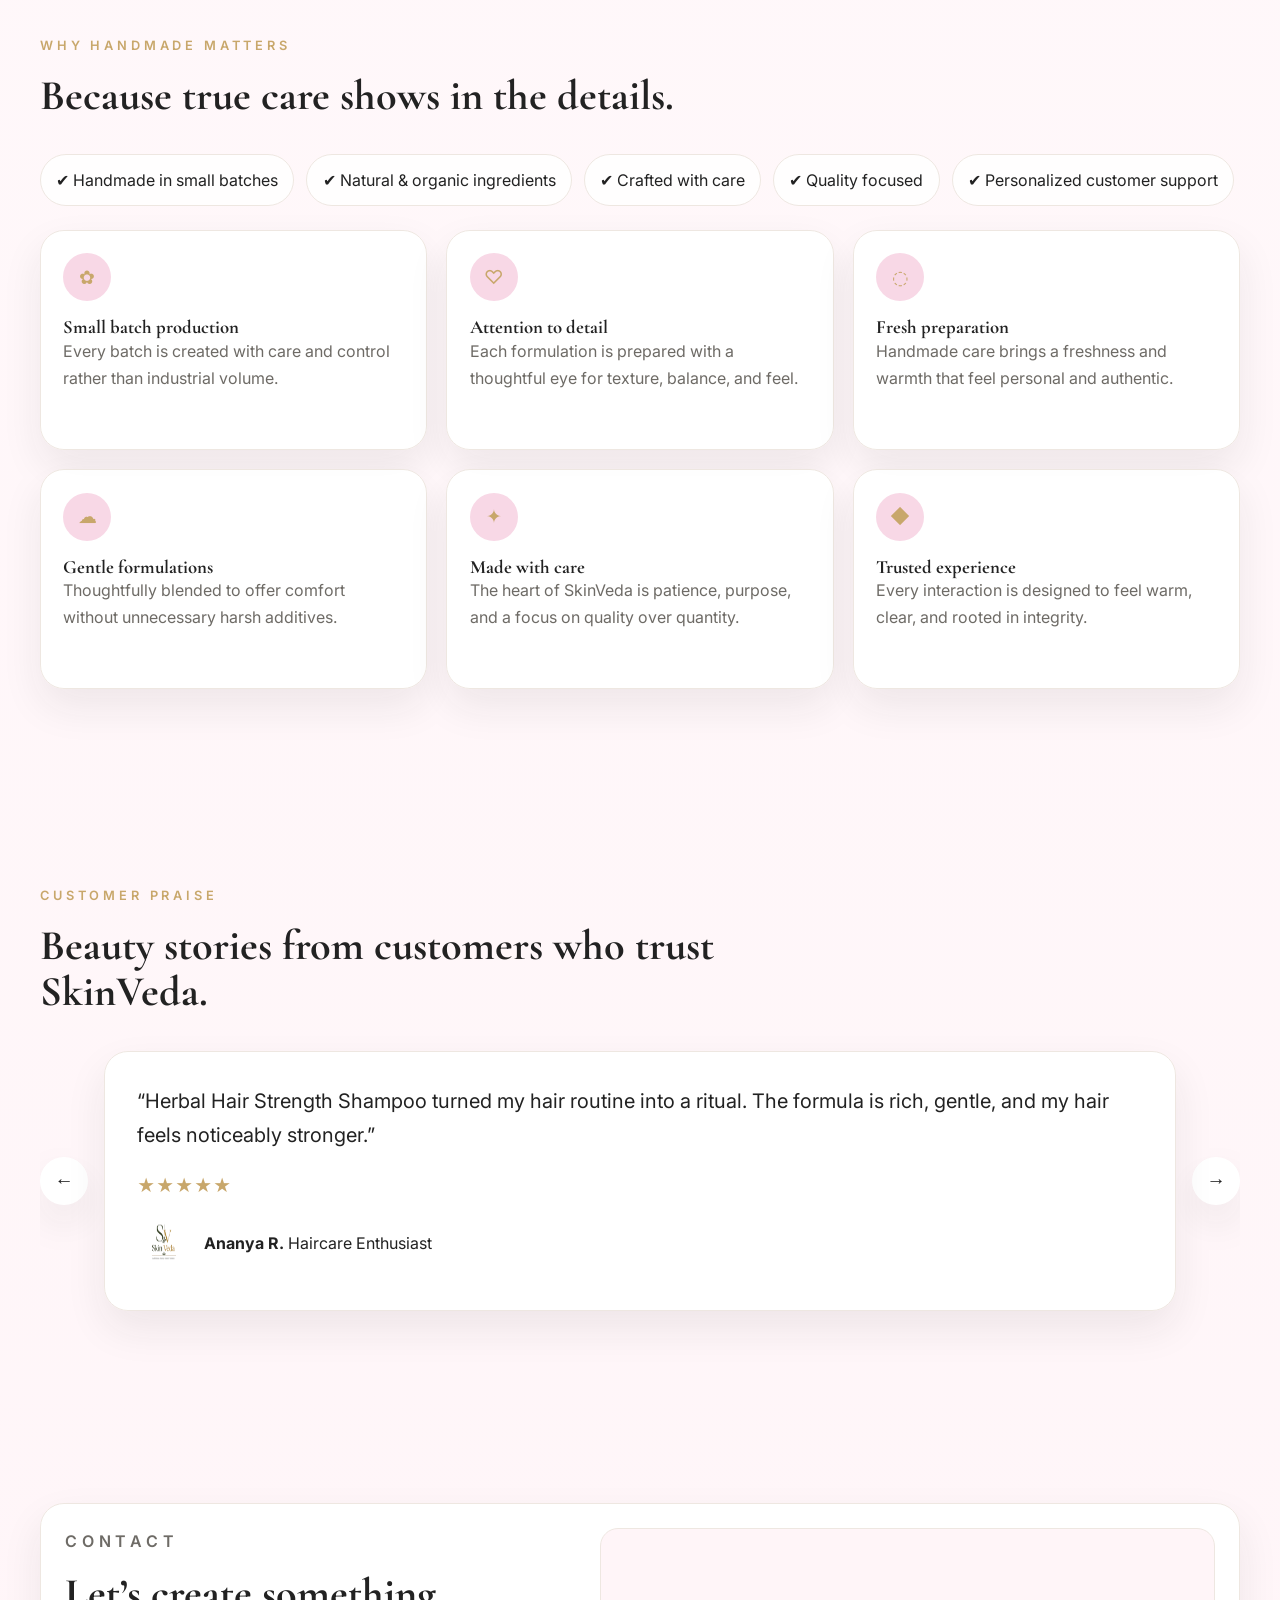
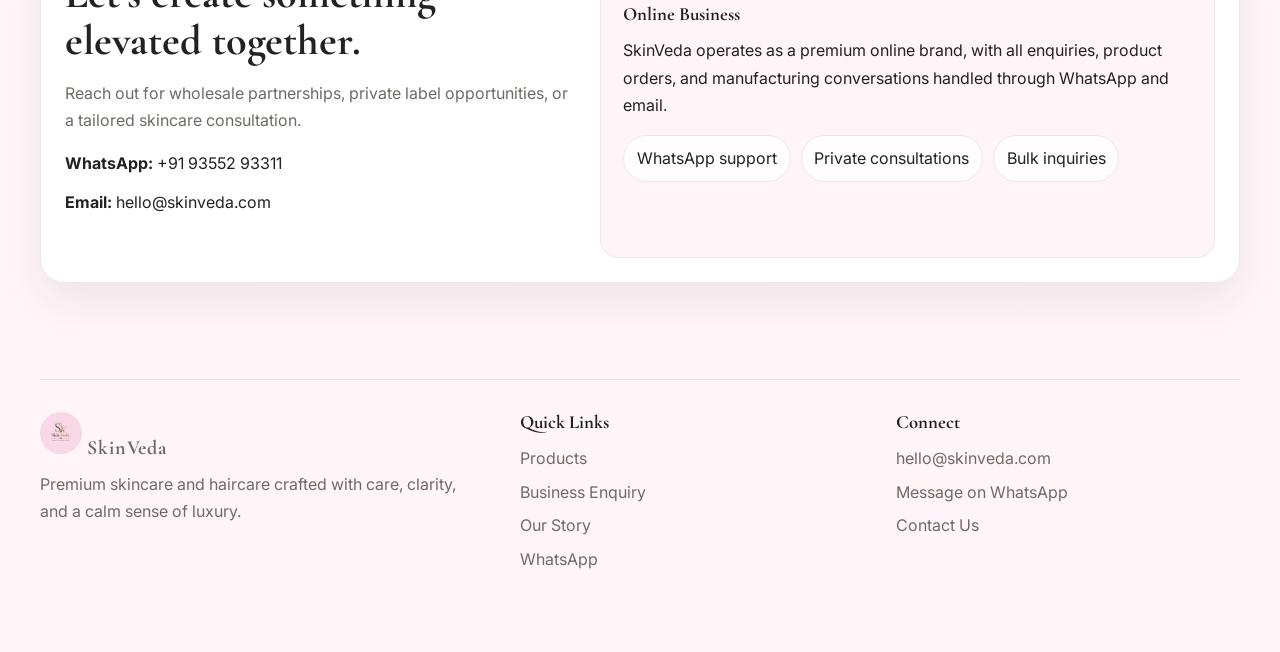
==== commit bee76c8b: "removed address" ====
--- a/index.html
+++ b/index.html
@@ -525,7 +525,6 @@
             <ul>
               <li><strong>WhatsApp:</strong> <a href="https://wa.me/919355293311" target="_blank" rel="noreferrer">+91 93552 93311</a></li>
               <li><strong>Email:</strong> <a href="mailto:hello@skinveda.com">hello@skinveda.com</a></li>
-              <li><strong>Address:</strong> 18, Serenity Avenue, Mumbai, India</li>
             </ul>
           </div>
           <div class="contact-support">
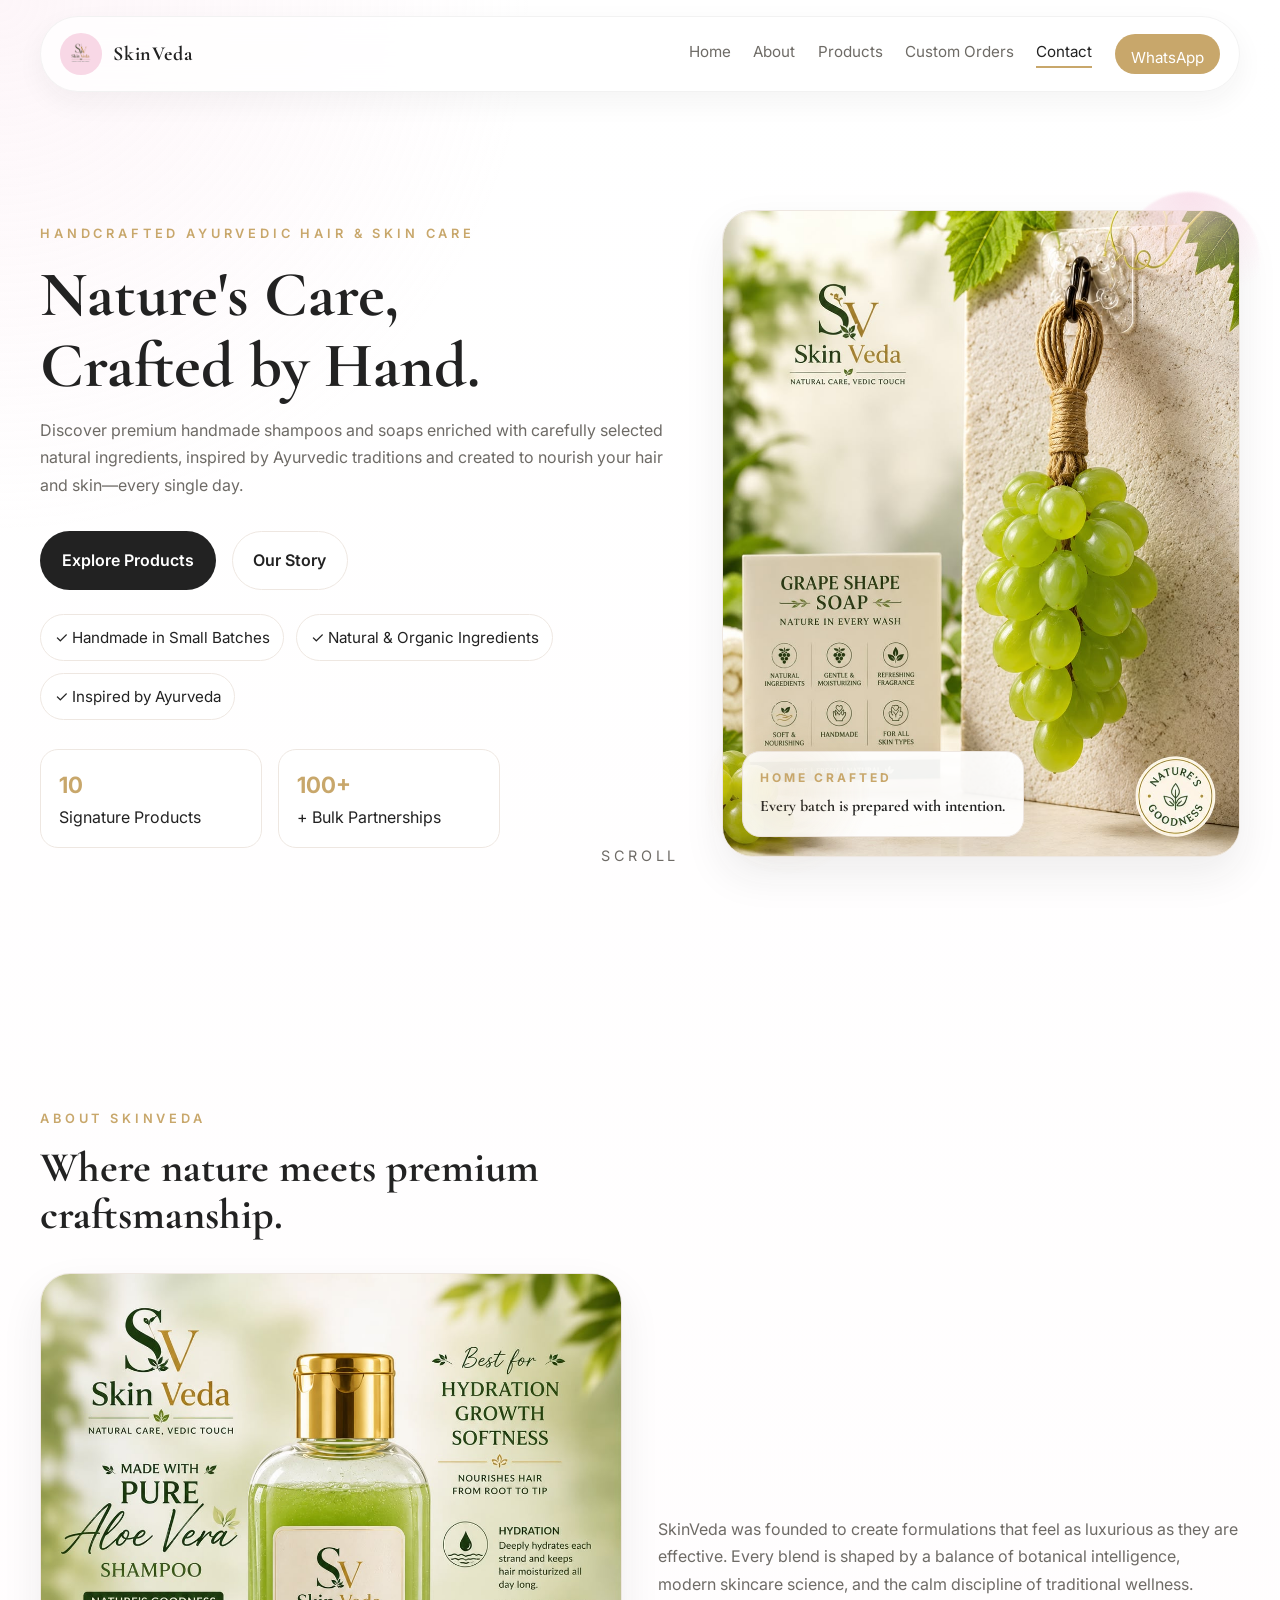
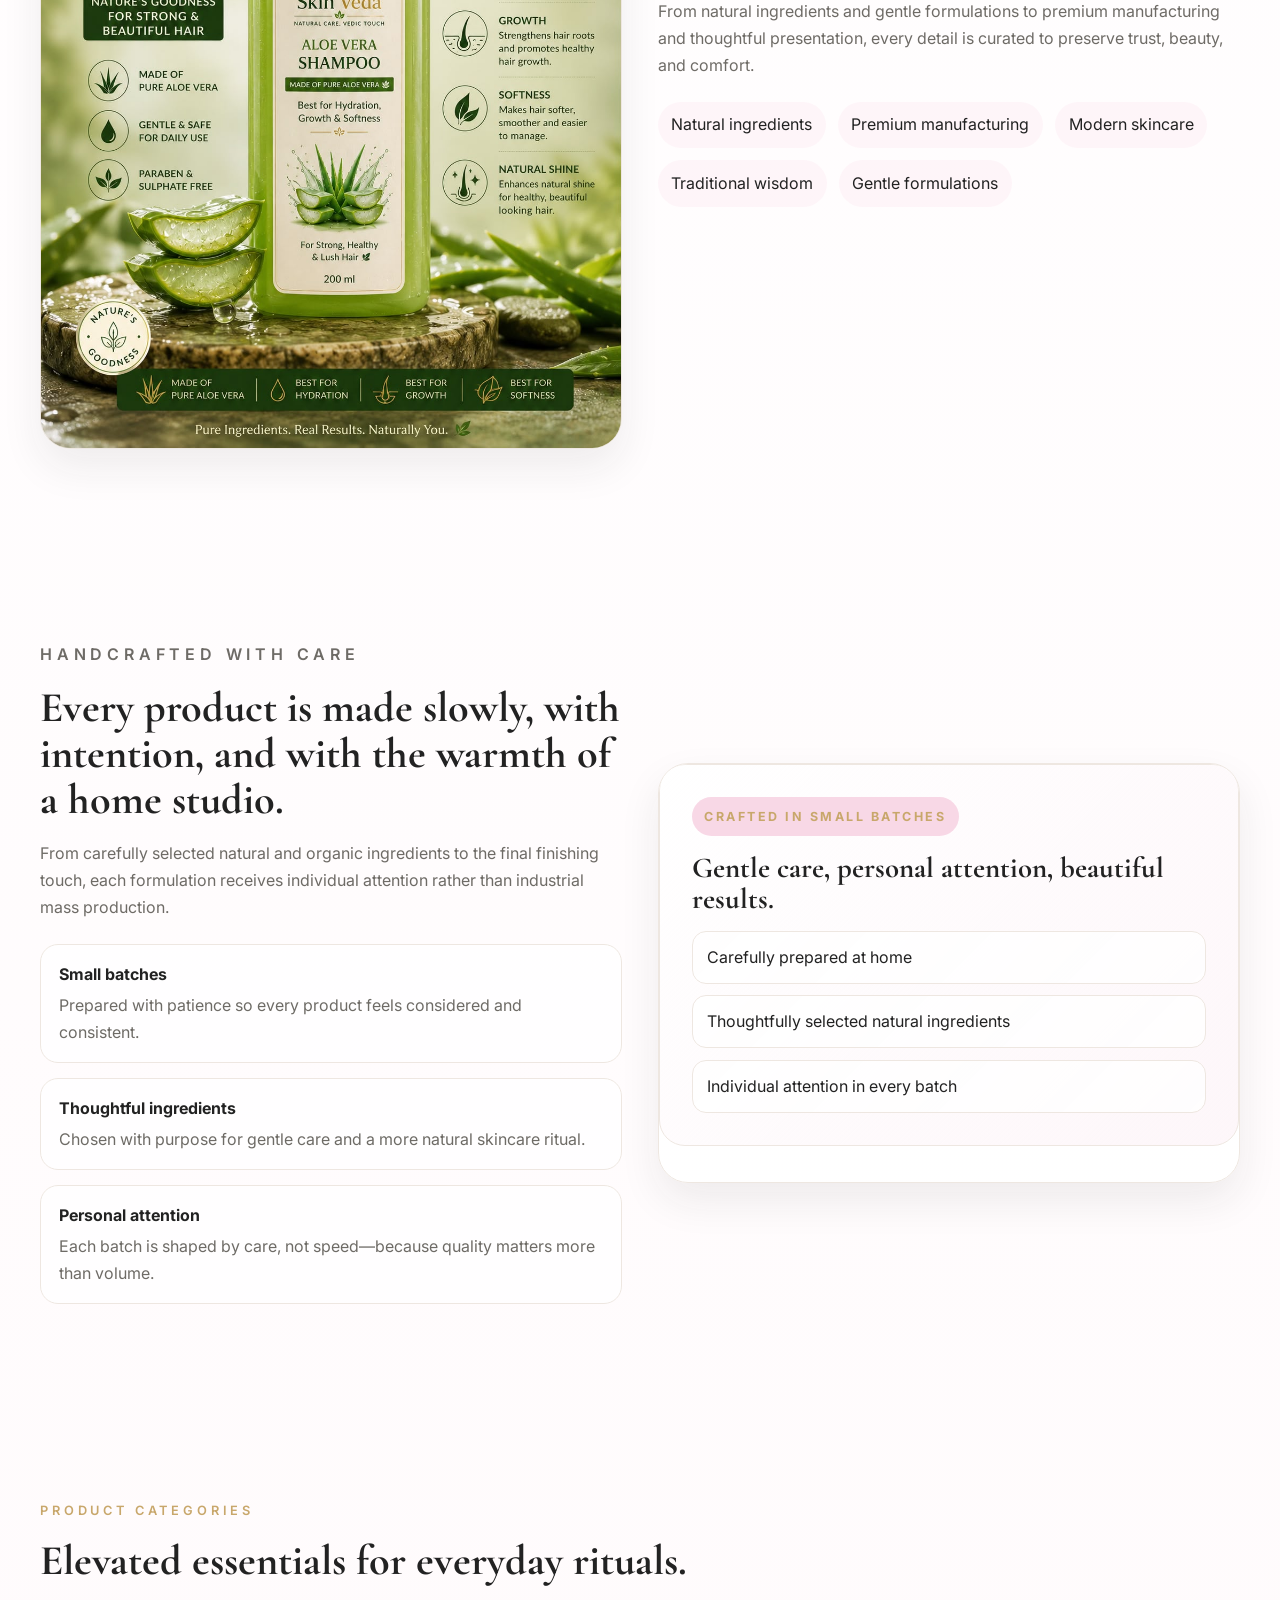
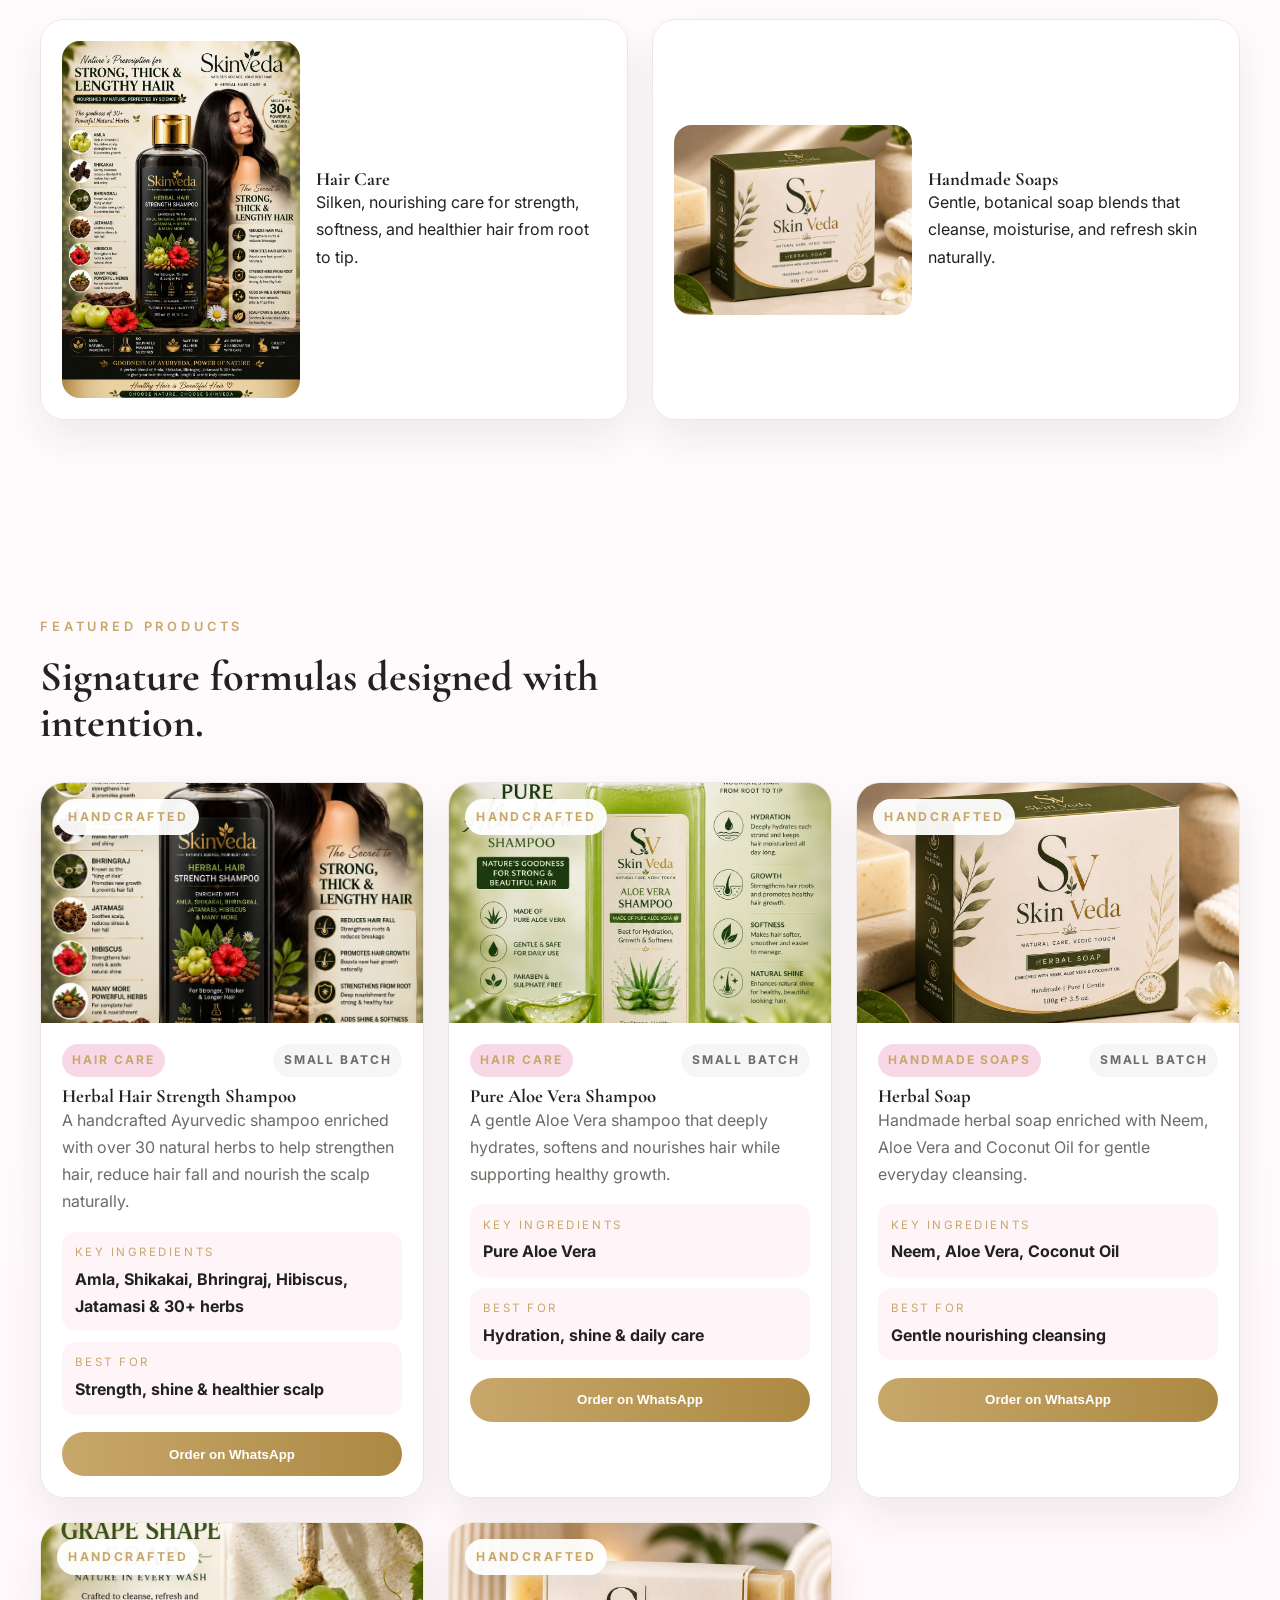
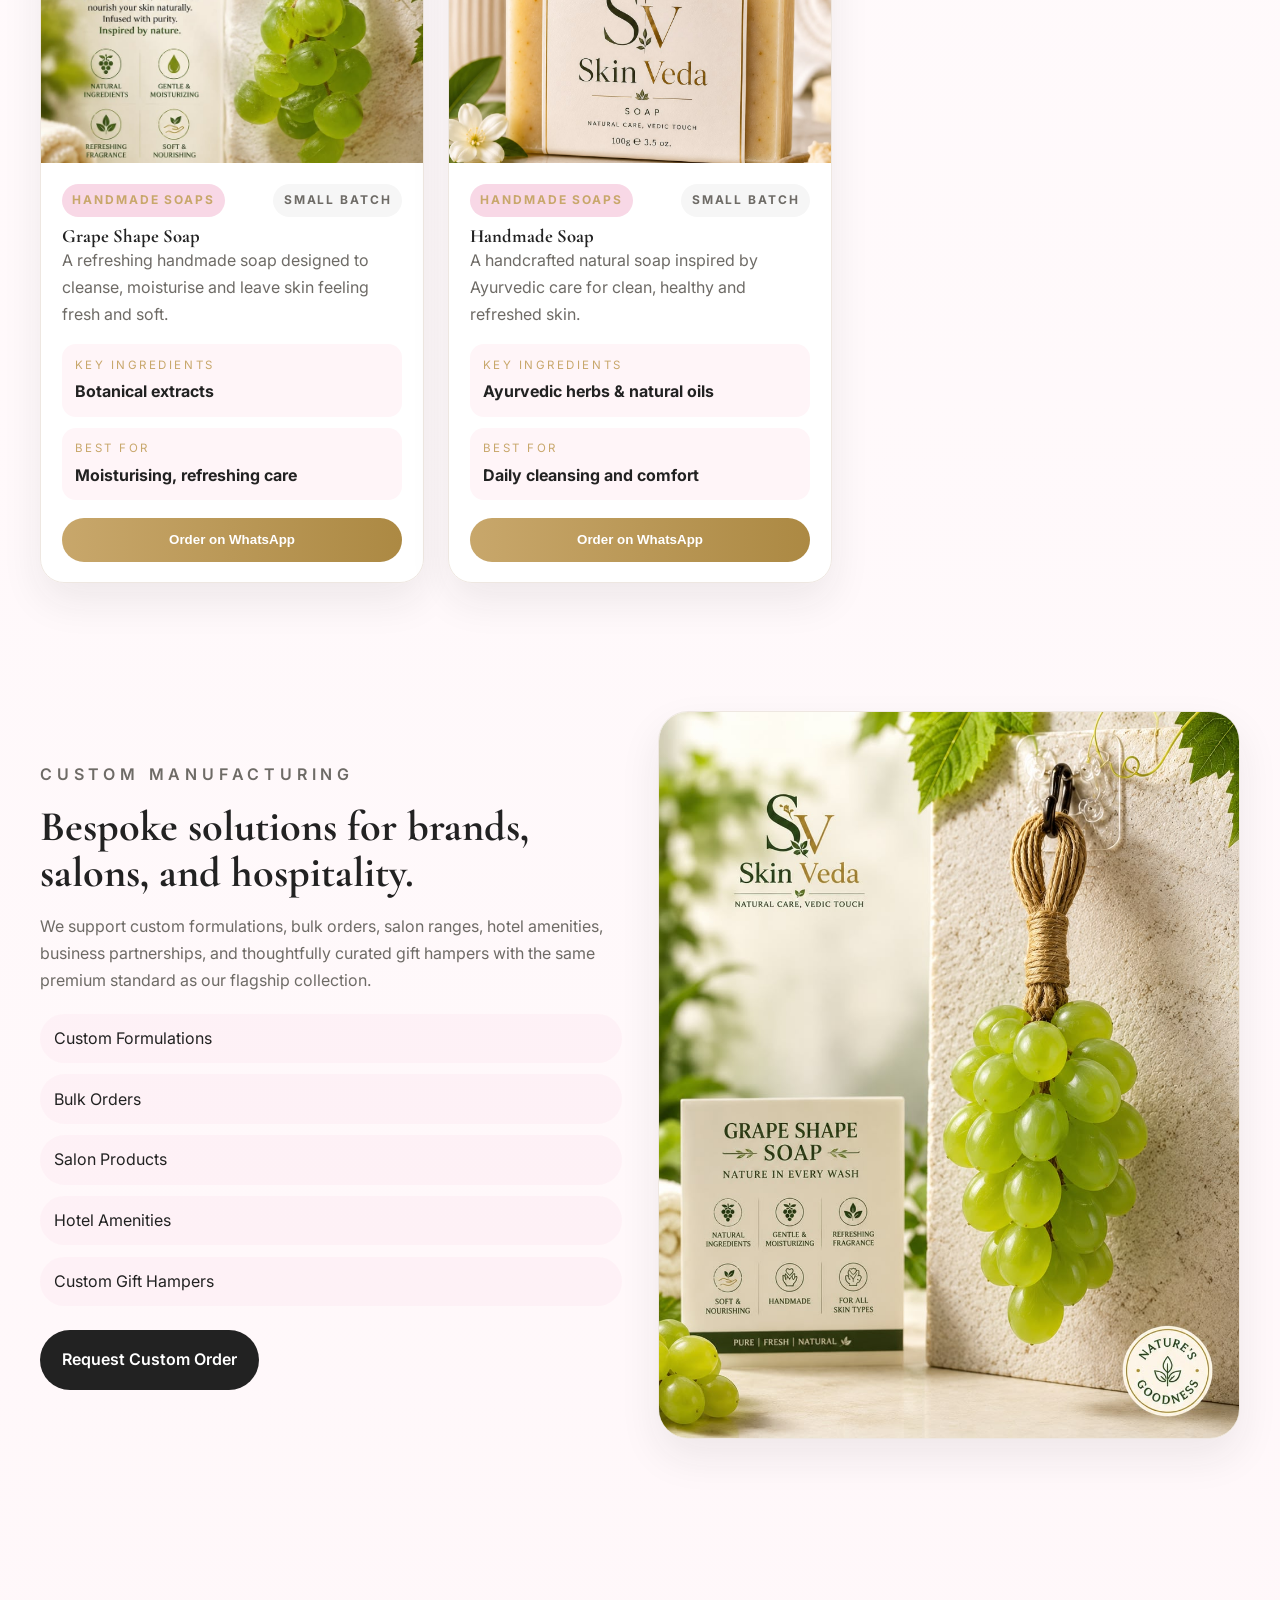
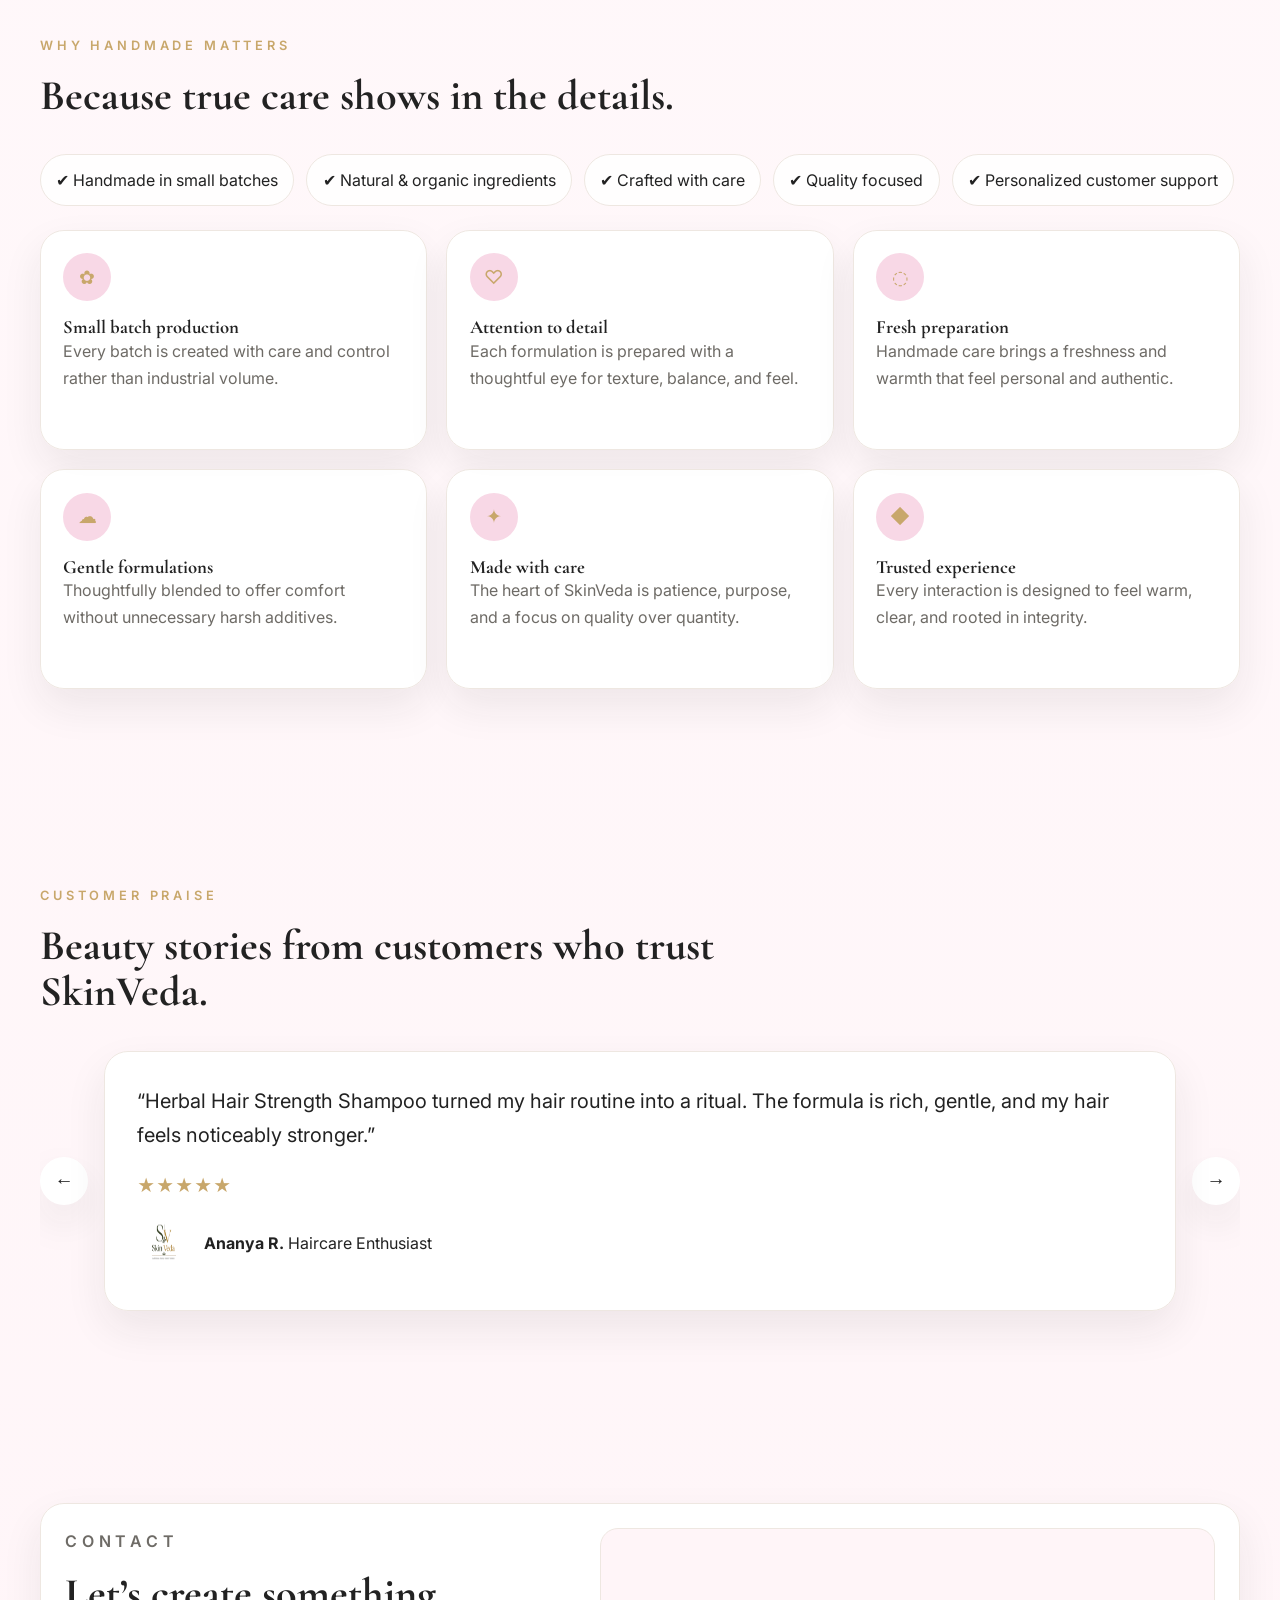
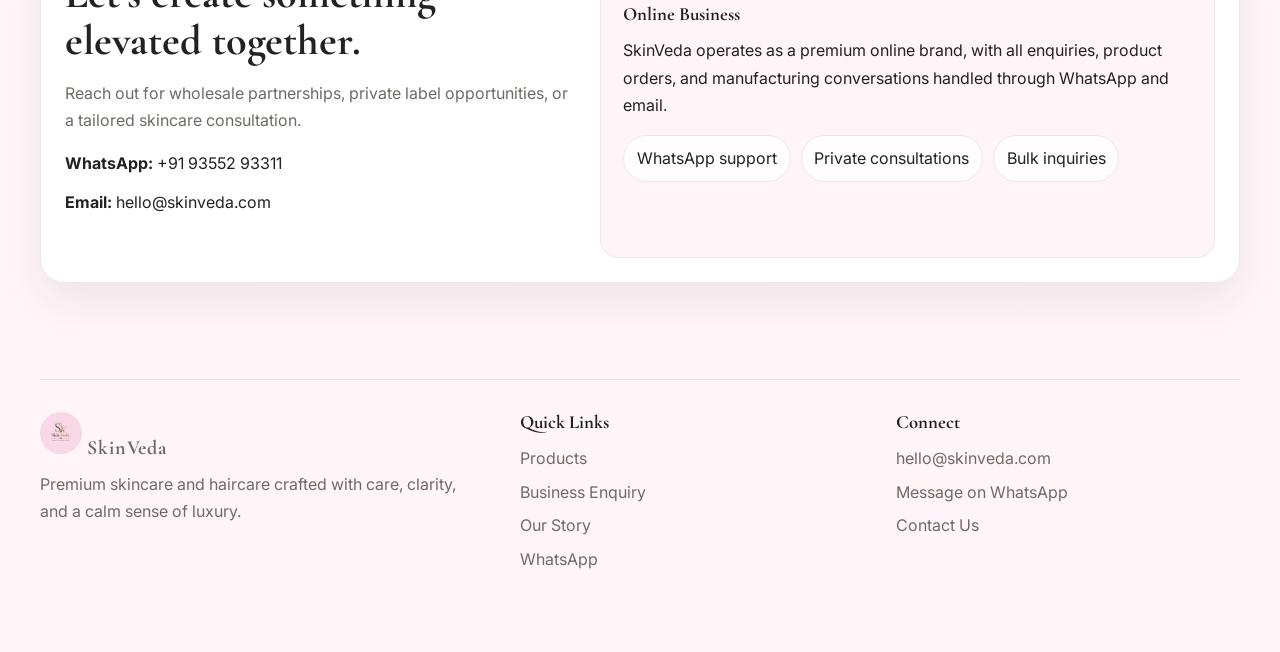
==== commit b81ab885: "removed private label" ====
--- a/index.html
+++ b/index.html
@@ -49,23 +49,25 @@
       </nav>
     </header>
 
+    
     <main id="home">
       <section class="hero section">
         <div class="hero-content reveal">
-          <p class="eyebrow">Handcrafted skincare, made with care</p>
-          <h1>Small-batch rituals<br />for calm, confident skin.</h1>
+          <p class="eyebrow">HANDCRAFTED AYURVEDIC HAIR &amp; SKIN CARE</p>
+          <h1>Nature's Care,<br />Crafted by Hand.</h1>
           <p class="hero-copy">
-            SkinVeda is rooted in thoughtful craftsmanship, carefully selected natural ingredients,
-            and the kind of personal attention that only handmade care can offer.
+            Discover premium handmade shampoos and soaps enriched with carefully selected natural
+            ingredients, inspired by Ayurvedic traditions and created to nourish your hair and
+            skin—every single day.
           </p>
           <div class="hero-actions">
             <a class="btn btn-primary" href="#products">Explore Products</a>
-            <a class="btn btn-secondary" href="#handcrafted">Discover Our Story</a>
+            <a class="btn btn-secondary" href="#handcrafted">Our Story</a>
           </div>
           <div class="hero-trust">
-            <span>Handmade in small batches</span>
-            <span>Natural &amp; organic ingredients</span>
-            <span>Crafted with care</span>
+            <span>✓ Handmade in Small Batches</span>
+            <span>✓ Natural &amp; Organic Ingredients</span>
+            <span>✓ Inspired by Ayurveda</span>
           </div>
           <div class="hero-stats">
             <div>
@@ -324,12 +326,11 @@
             <p class="eyebrow">Custom Manufacturing</p>
             <h2>Bespoke solutions for brands, salons, and hospitality.</h2>
             <p>
-              We support private label development, custom formulations, bulk orders, salon ranges,
-              hotel amenities, business partnerships, and thoughtfully curated gift hampers with the
-              same premium standard as our flagship collection.
+              We support custom formulations, bulk orders, salon ranges, hotel amenities, business
+              partnerships, and thoughtfully curated gift hampers with the same premium standard as
+              our flagship collection.
             </p>
             <ul>
-              <li>Private Label Products</li>
               <li>Custom Formulations</li>
               <li>Bulk Orders</li>
               <li>Salon Products</li>
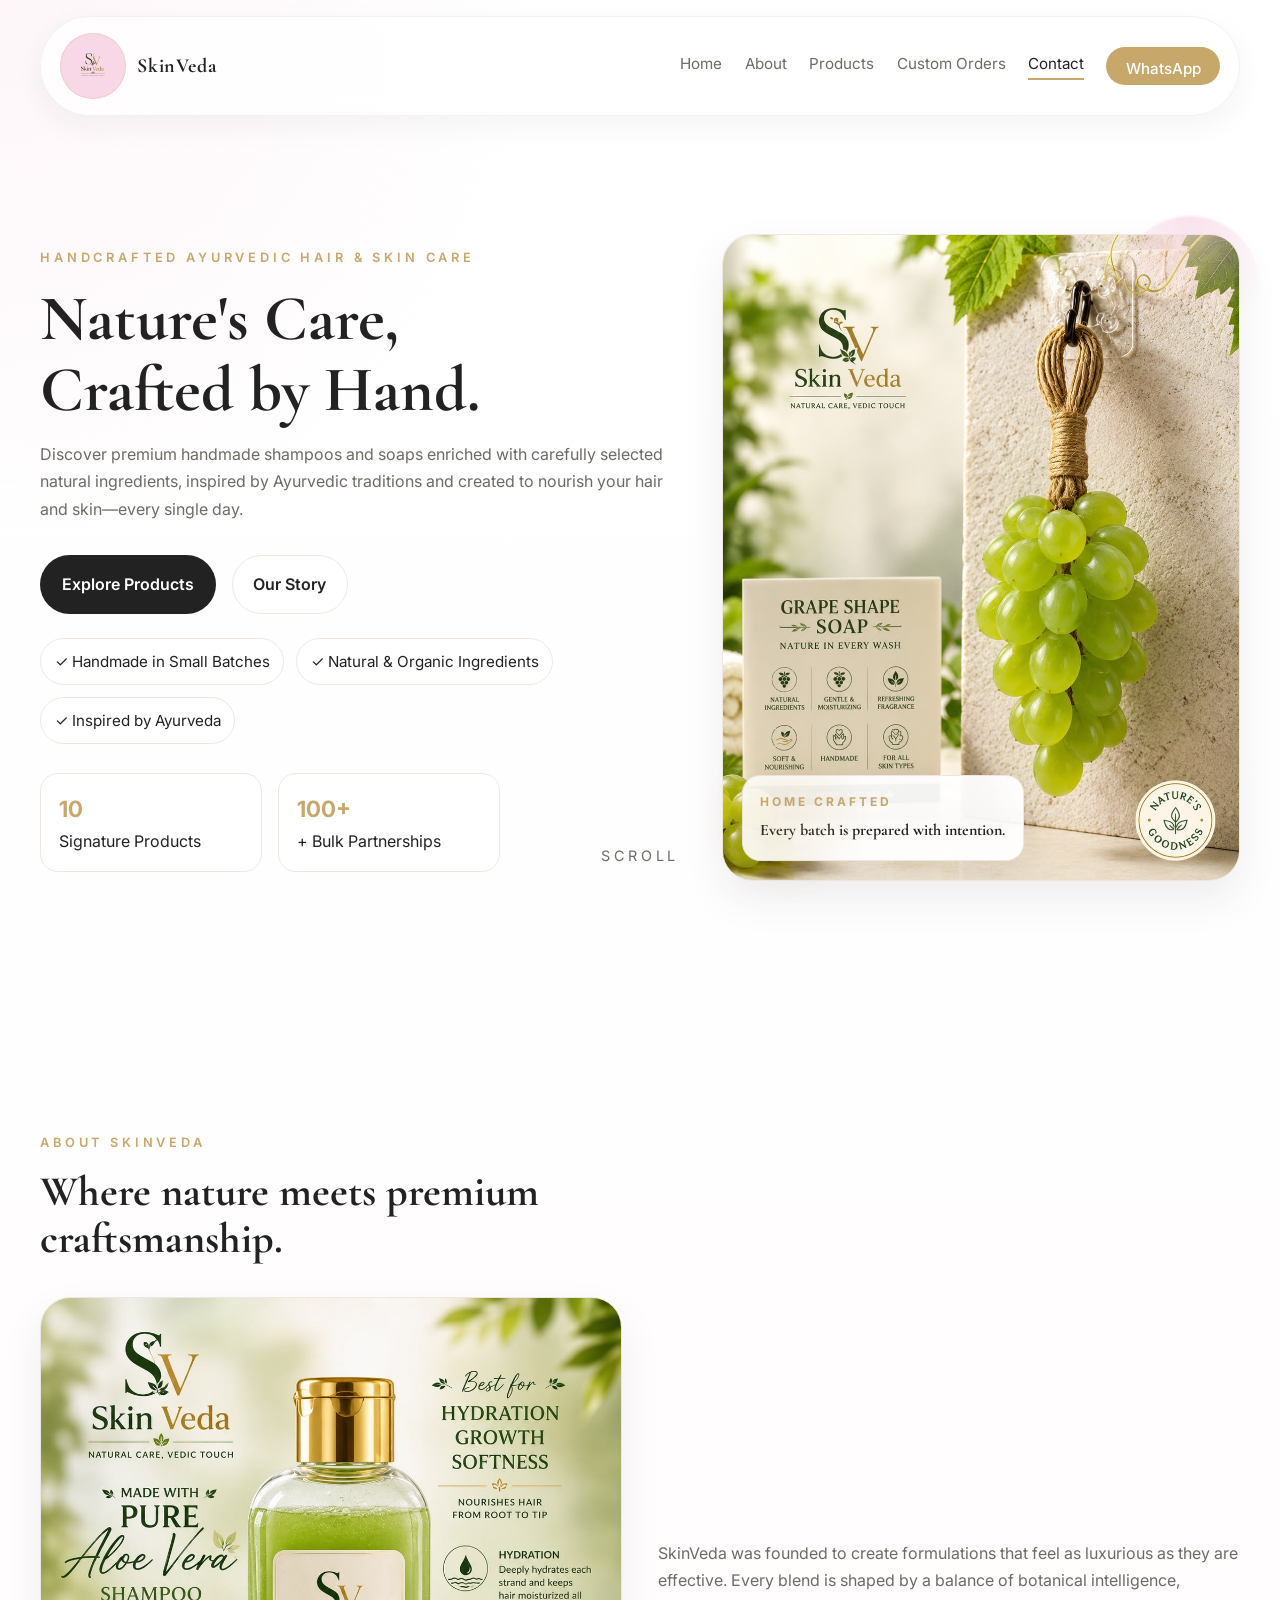
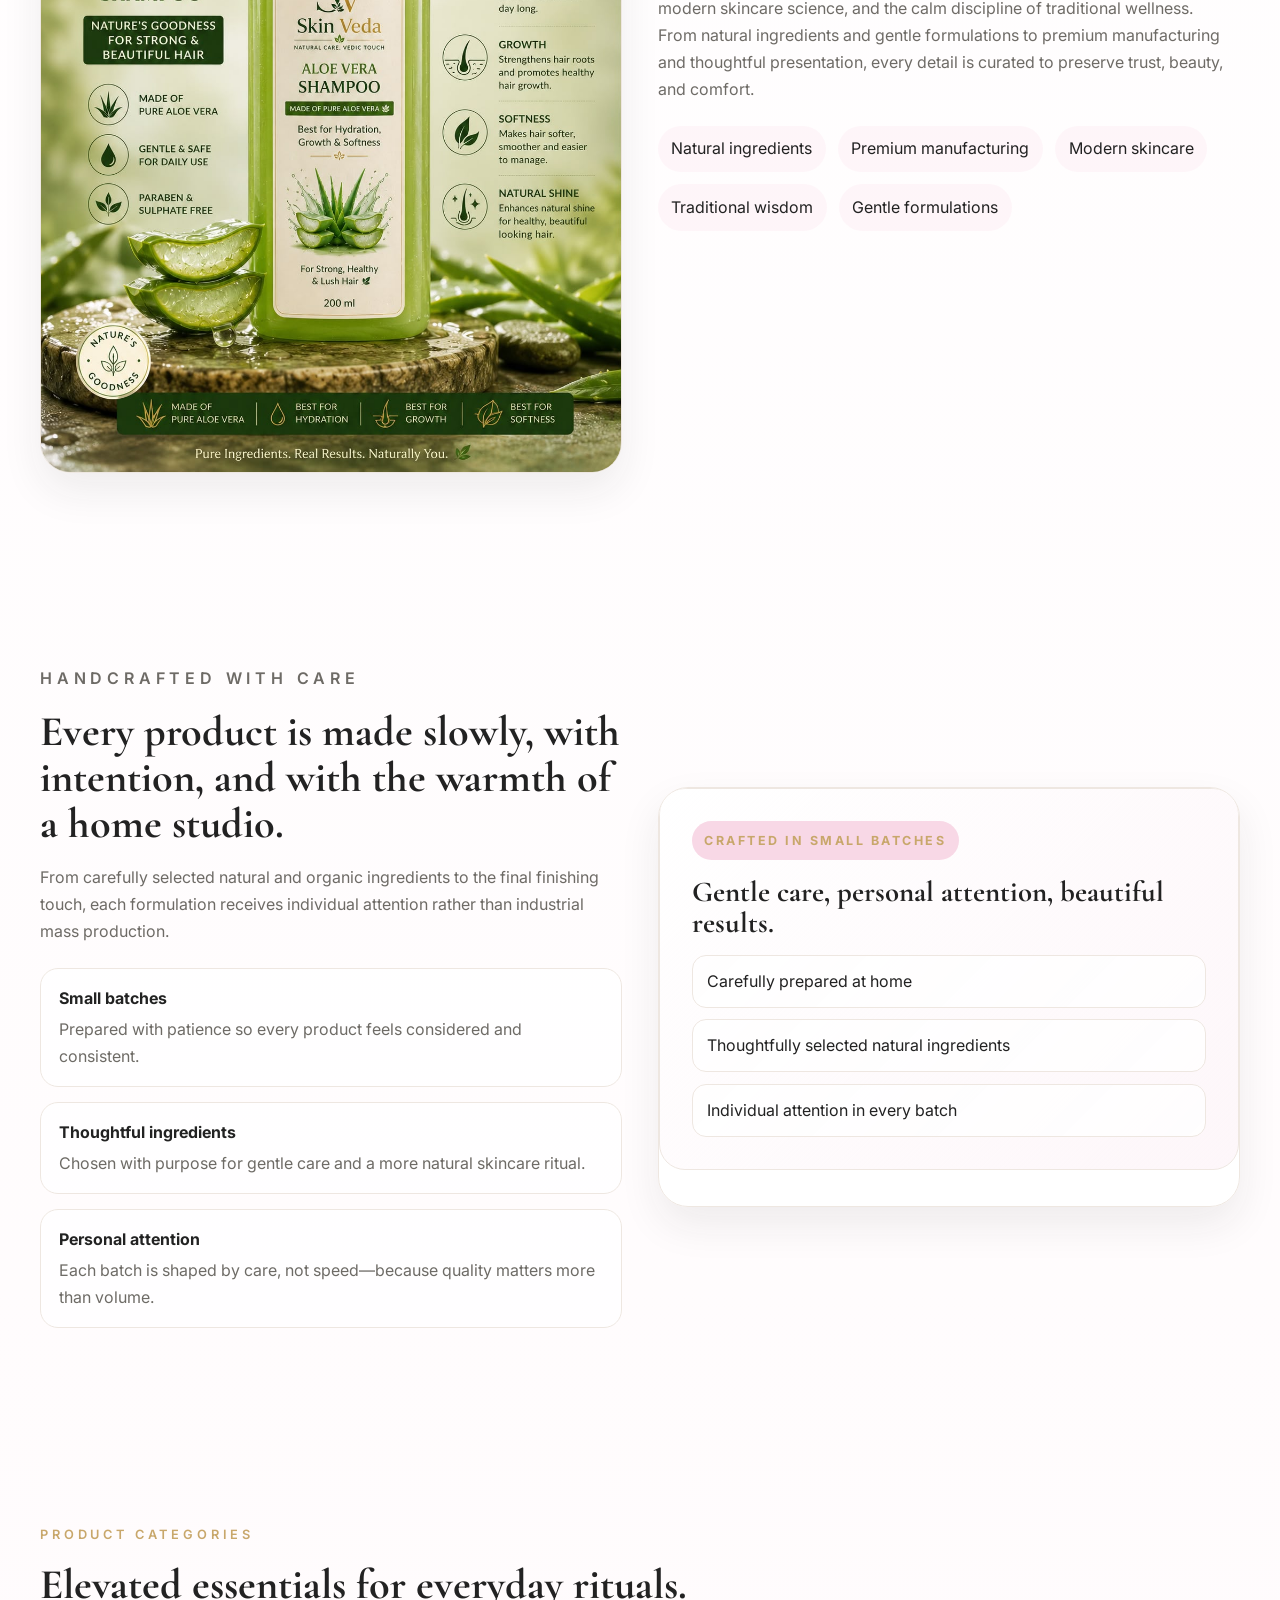
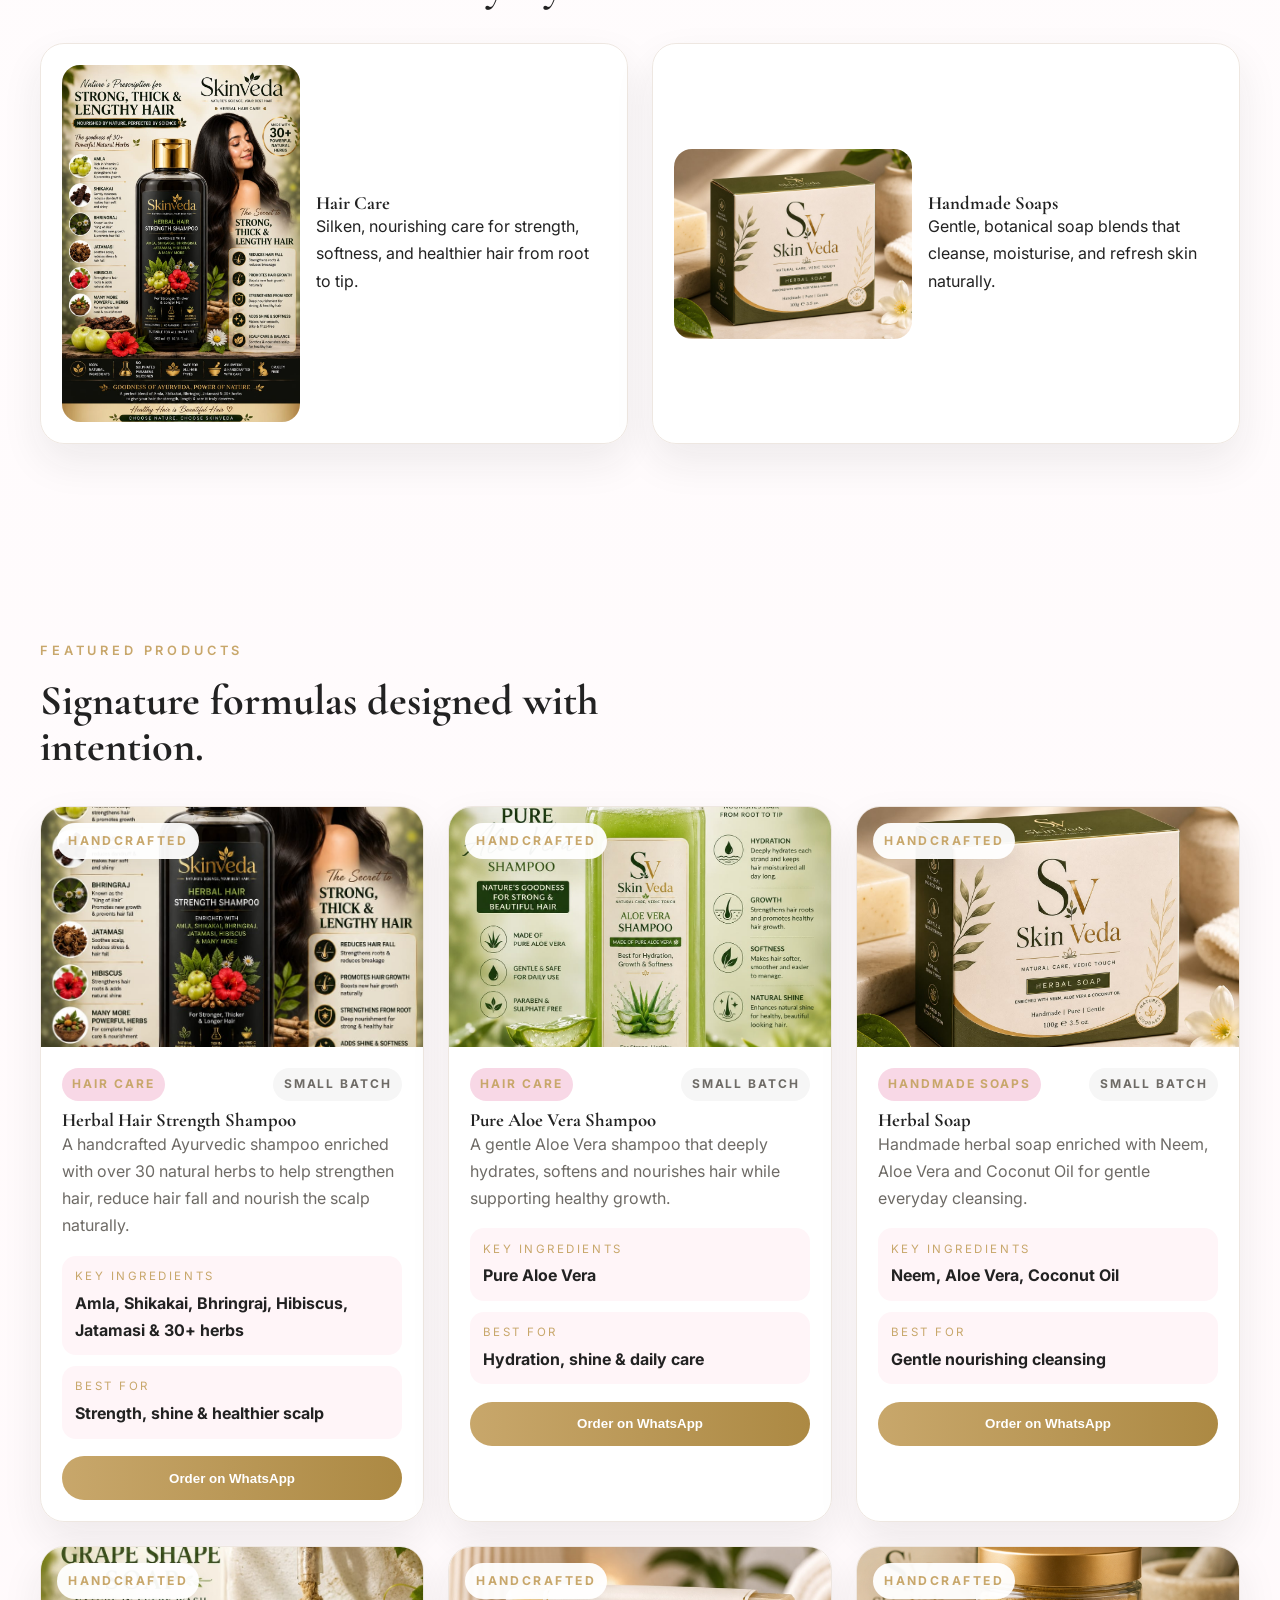
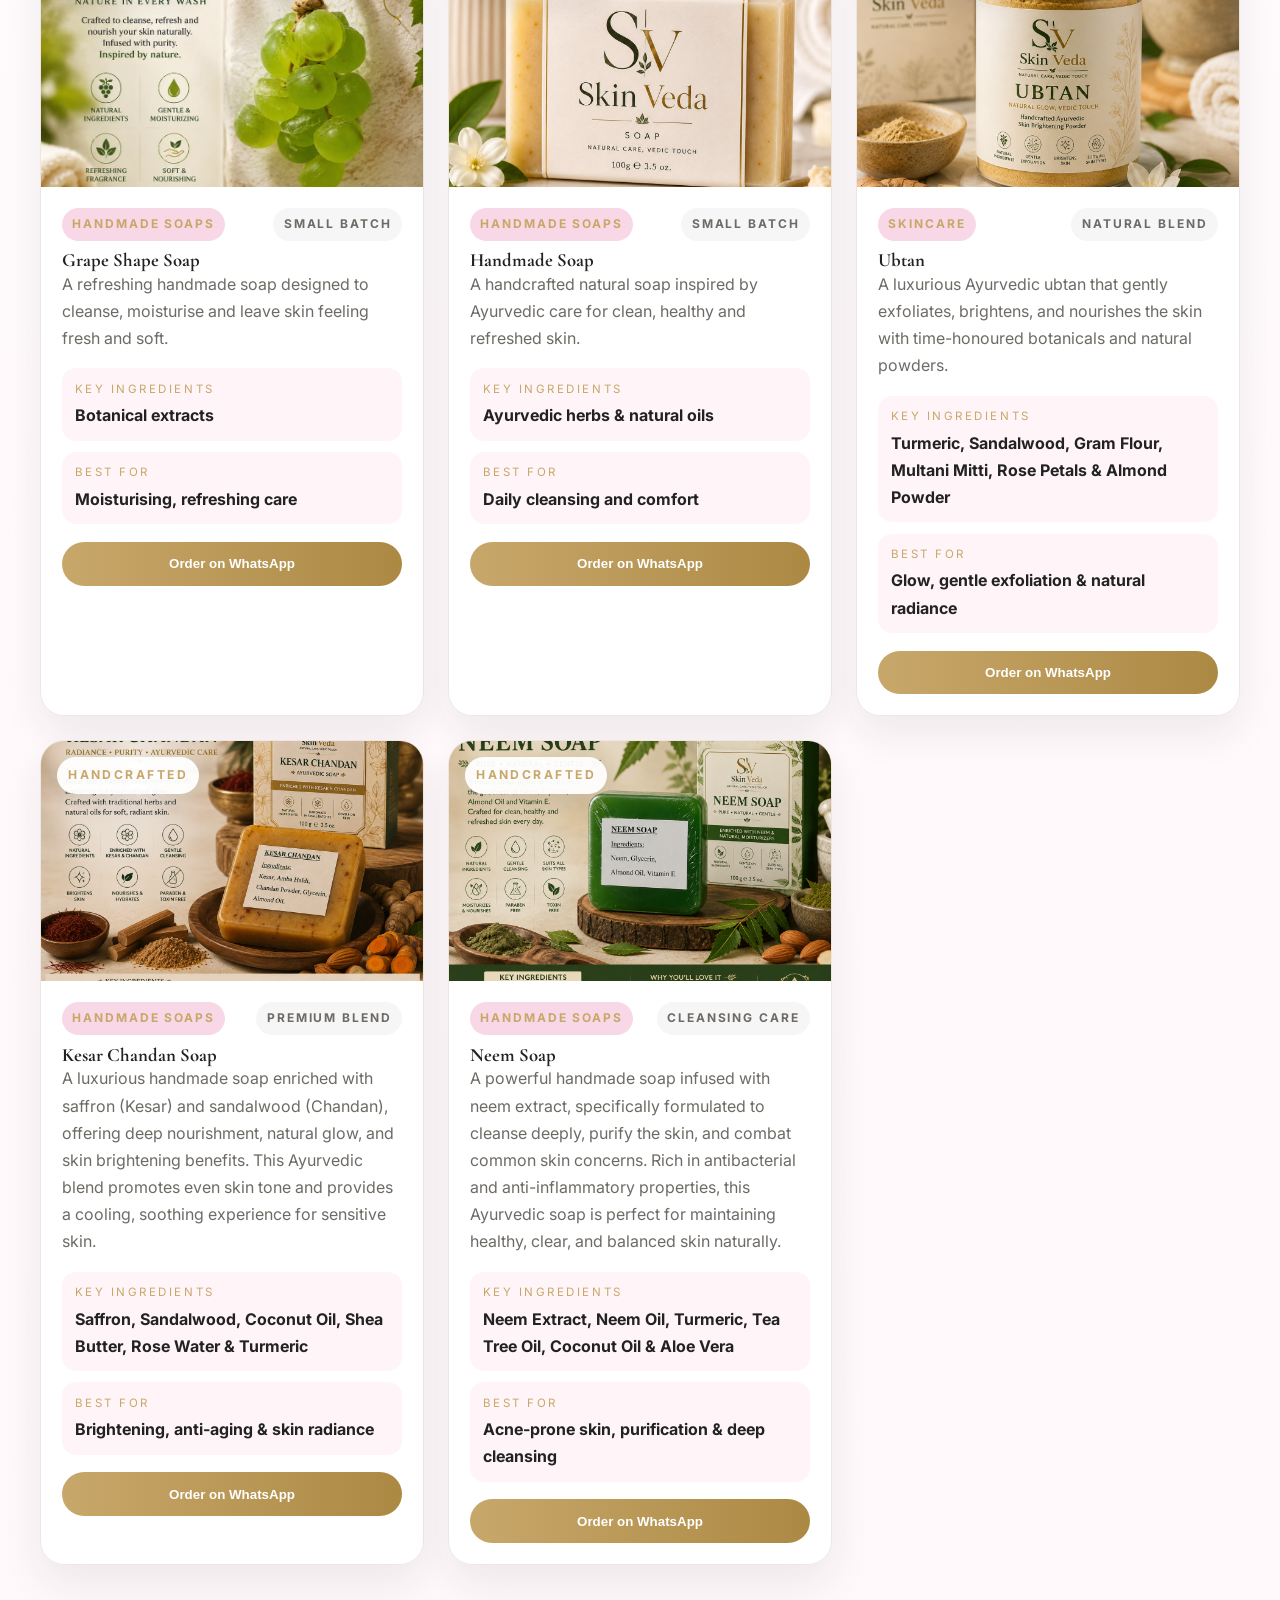
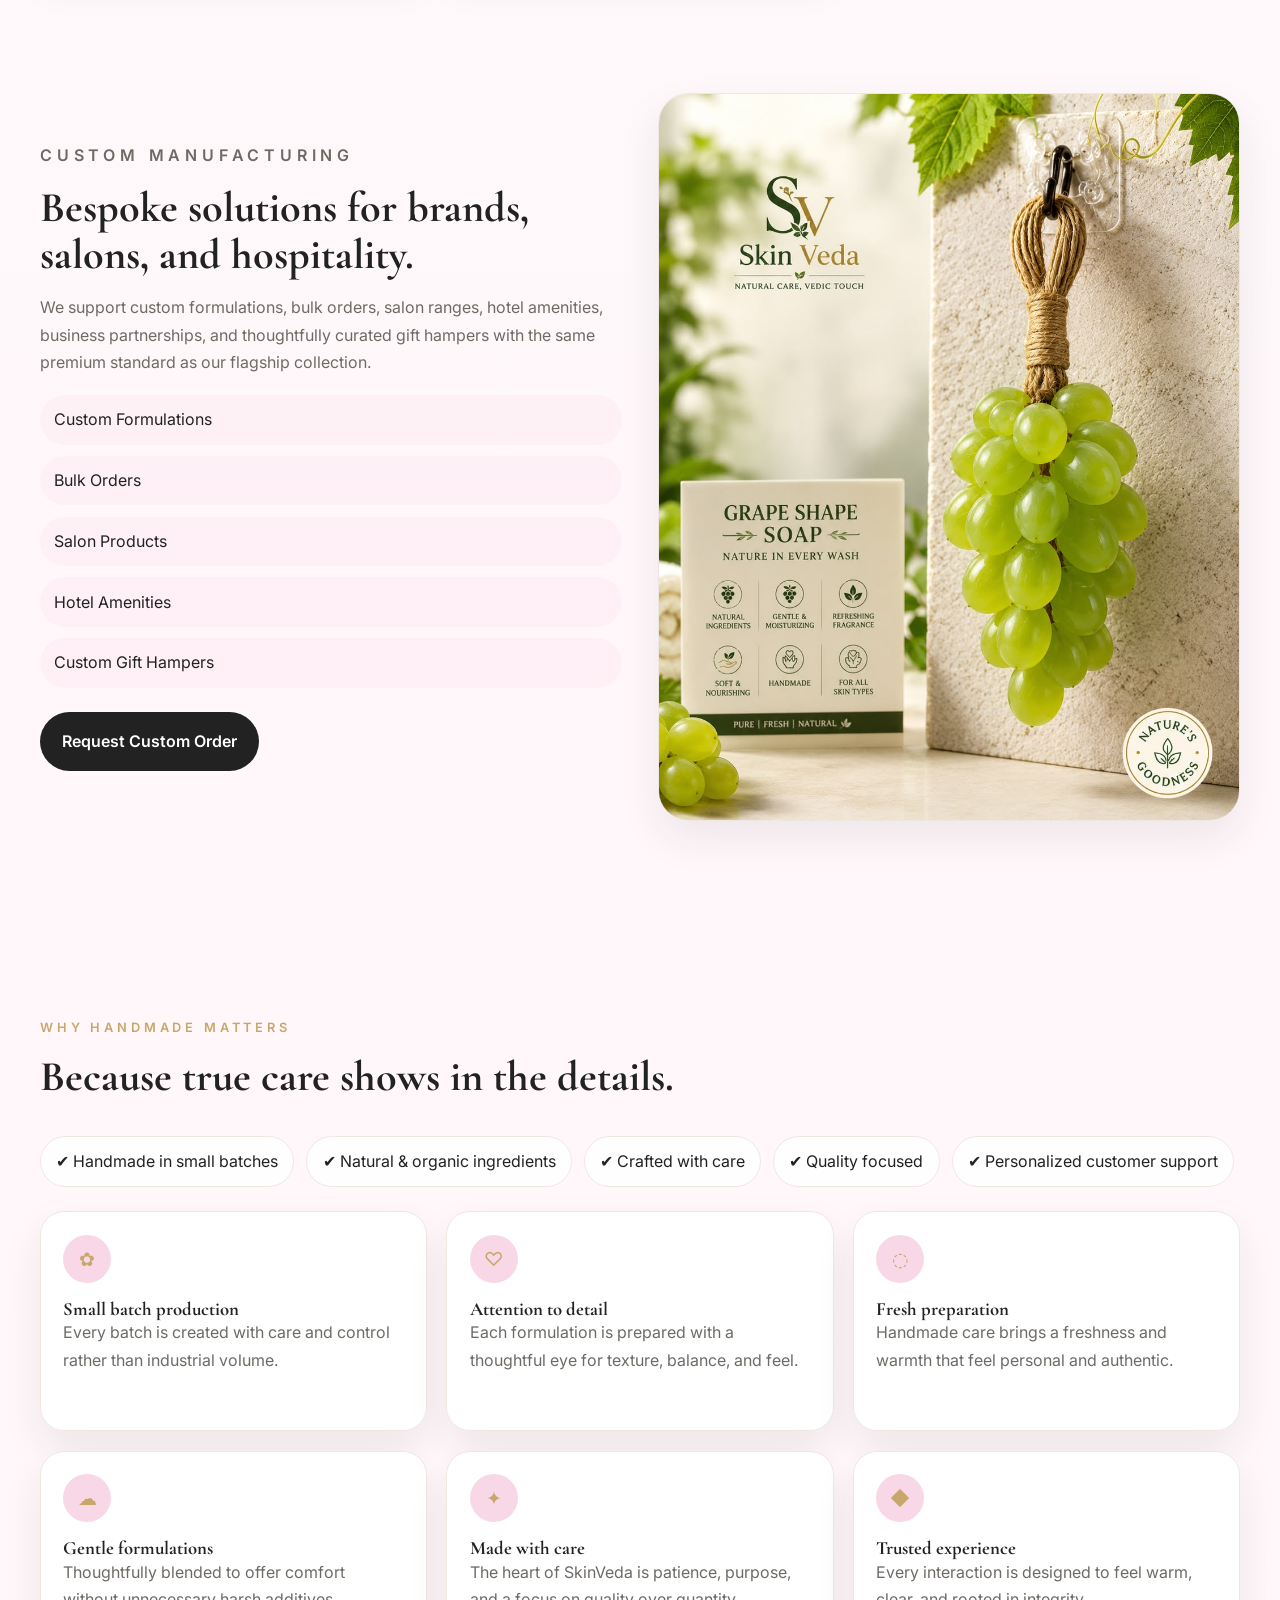
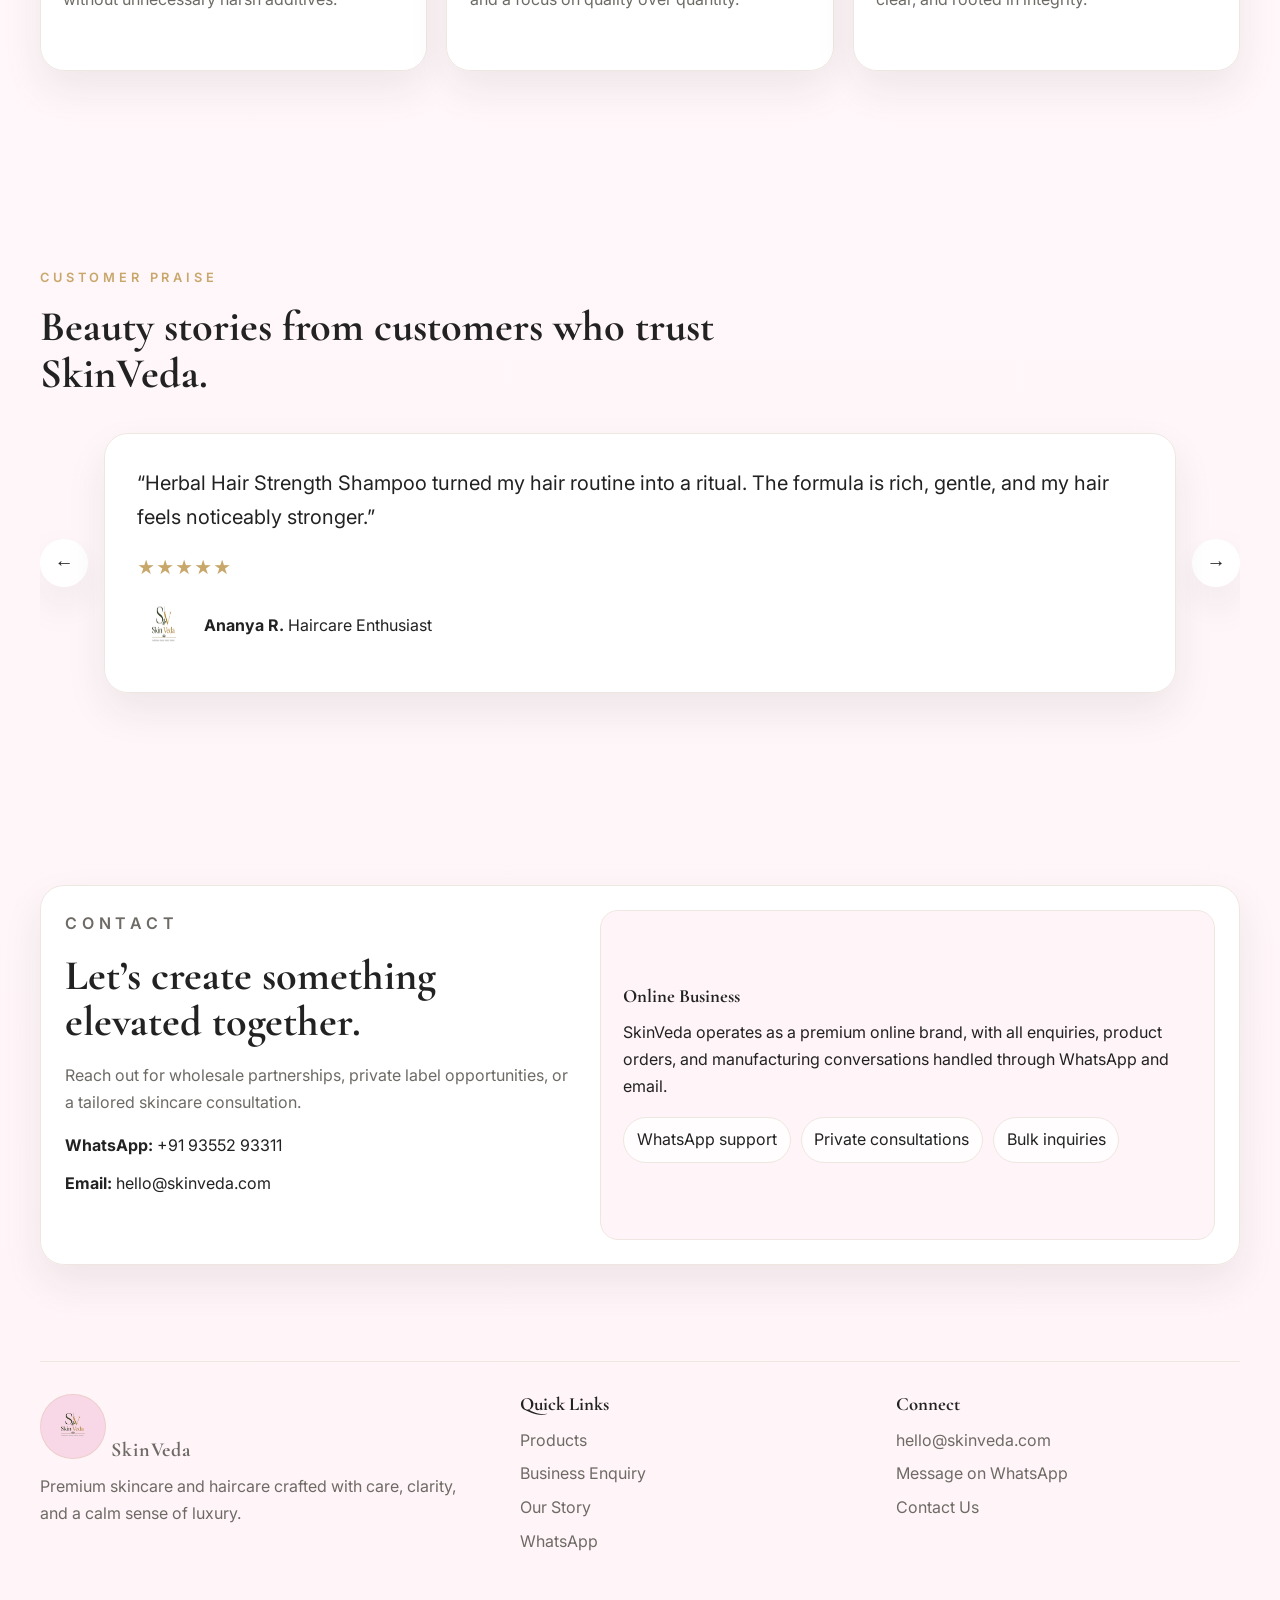
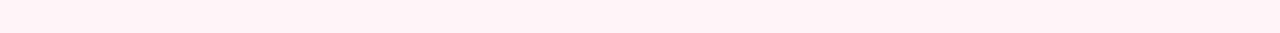
==== commit 722a506a: "new parts applied" ====
--- a/index.html
+++ b/index.html
@@ -8,6 +8,7 @@
       name="description"
       content="SkinVeda presents premium skincare and haircare craftsmanship with natural ingredients, luxury manufacturing, and bespoke wellness solutions."
     />
+    <link rel="icon" type="image/png" href="assets/images/logo1.png" />
     <link rel="preconnect" href="https://fonts.googleapis.com" />
     <link rel="preconnect" href="https://fonts.gstatic.com" crossorigin />
     <link
@@ -15,6 +16,7 @@
       rel="stylesheet"
     />
     <link rel="stylesheet" href="css/style.css" />
+    <link rel="stylesheet" href="css/modal.css" />
     <link rel="stylesheet" href="css/responsive.css" />
   </head>
   <body>
@@ -315,6 +317,81 @@
                 </div>
               </div>
               <button class="whatsapp-btn" data-product="Handmade Soap">Order on WhatsApp</button>
+            </div>
+          </article>
+          <article class="product-card reveal">
+            <div class="product-image-wrap">
+              <img src="assets/ubtan.png" alt="Ubtan" loading="lazy" />
+              <span class="handcrafted-badge">Handcrafted</span>
+            </div>
+            <div class="product-body">
+              <div class="product-topline">
+                <span class="product-pill">Skincare</span>
+                <span class="product-pill muted">Natural Blend</span>
+              </div>
+              <h3>Ubtan</h3>
+              <p>A luxurious Ayurvedic ubtan that gently exfoliates, brightens, and nourishes the skin with time-honoured botanicals and natural powders.</p>
+              <div class="product-meta">
+                <div>
+                  <span>Key Ingredients</span>
+                  <strong>Turmeric, Sandalwood, Gram Flour, Multani Mitti, Rose Petals &amp; Almond Powder</strong>
+                </div>
+                <div>
+                  <span>Best For</span>
+                  <strong>Glow, gentle exfoliation &amp; natural radiance</strong>
+                </div>
+              </div>
+              <button class="whatsapp-btn" data-product="Ubtan">Order on WhatsApp</button>
+            </div>
+          </article>
+          <article class="product-card reveal">
+            <div class="product-image-wrap">
+              <img src="assets/images/kesarchandan.png" alt="Kesar Chandan Soap" loading="lazy" />
+              <span class="handcrafted-badge">Handcrafted</span>
+            </div>
+            <div class="product-body">
+              <div class="product-topline">
+                <span class="product-pill">Handmade Soaps</span>
+                <span class="product-pill muted">Premium Blend</span>
+              </div>
+              <h3>Kesar Chandan Soap</h3>
+              <p>A luxurious handmade soap enriched with saffron (Kesar) and sandalwood (Chandan), offering deep nourishment, natural glow, and skin brightening benefits. This Ayurvedic blend promotes even skin tone and provides a cooling, soothing experience for sensitive skin.</p>
+              <div class="product-meta">
+                <div>
+                  <span>Key Ingredients</span>
+                  <strong>Saffron, Sandalwood, Coconut Oil, Shea Butter, Rose Water &amp; Turmeric</strong>
+                </div>
+                <div>
+                  <span>Best For</span>
+                  <strong>Brightening, anti-aging &amp; skin radiance</strong>
+                </div>
+              </div>
+              <button class="whatsapp-btn" data-product="Kesar Chandan Soap">Order on WhatsApp</button>
+            </div>
+          </article>
+          <article class="product-card reveal">
+            <div class="product-image-wrap">
+              <img src="assets/images/neem.png" alt="Neem Soap" loading="lazy" />
+              <span class="handcrafted-badge">Handcrafted</span>
+            </div>
+            <div class="product-body">
+              <div class="product-topline">
+                <span class="product-pill">Handmade Soaps</span>
+                <span class="product-pill muted">Cleansing Care</span>
+              </div>
+              <h3>Neem Soap</h3>
+              <p>A powerful handmade soap infused with neem extract, specifically formulated to cleanse deeply, purify the skin, and combat common skin concerns. Rich in antibacterial and anti-inflammatory properties, this Ayurvedic soap is perfect for maintaining healthy, clear, and balanced skin naturally.</p>
+              <div class="product-meta">
+                <div>
+                  <span>Key Ingredients</span>
+                  <strong>Neem Extract, Neem Oil, Turmeric, Tea Tree Oil, Coconut Oil &amp; Aloe Vera</strong>
+                </div>
+                <div>
+                  <span>Best For</span>
+                  <strong>Acne-prone skin, purification &amp; deep cleansing</strong>
+                </div>
+              </div>
+              <button class="whatsapp-btn" data-product="Neem Soap">Order on WhatsApp</button>
             </div>
           </article>
         </div>
@@ -569,6 +646,64 @@
 
     <button class="back-to-top" aria-label="Back to top">↑</button>
 
+    <!-- Product Detail Modal -->
+    <div class="product-modal-backdrop" id="productBackdrop"></div>
+    <div class="product-modal" id="productModal">
+      <div class="modal-content">
+        <!-- Left Column: Images -->
+        <div class="modal-left">
+          <div class="modal-image-main">
+            <img id="modalMainImage" src="" alt="Product" />
+          </div>
+          <div class="modal-gallery" id="modalGallery"></div>
+        </div>
+
+        <!-- Right Column: Details -->
+        <div class="modal-right">
+          <button class="modal-close" id="modalClose" aria-label="Close">✕</button>
+          
+          <div class="modal-header">
+            <h2 id="modalProductName"></h2>
+            <span class="modal-category" id="modalCategory"></span>
+          </div>
+
+          <div class="modal-badges">
+            <span class="modal-badge">Handmade</span>
+            <span class="modal-badge">Natural Ingredients</span>
+            <span class="modal-badge">Chemical Free</span>
+          </div>
+
+          <p class="modal-description" id="modalDescription"></p>
+
+          <!-- Ingredients -->
+          <div class="modal-section">
+            <h3>Key Ingredients</h3>
+            <div class="modal-ingredients" id="modalIngredients"></div>
+          </div>
+
+          <!-- Benefits -->
+          <div class="modal-section">
+            <h3>Benefits</h3>
+            <div class="modal-benefits" id="modalBenefits"></div>
+          </div>
+
+          <!-- How to Use -->
+          <div class="modal-section">
+            <h3>How to Use</h3>
+            <div class="modal-steps">
+              <div class="step">Wet skin</div>
+              <div class="step">Massage gently</div>
+              <div class="step">Rinse thoroughly</div>
+            </div>
+          </div>
+
+          <!-- WhatsApp Button -->
+          <button class="modal-whatsapp-btn" id="modalWhatsAppBtn">Order on WhatsApp</button>
+        </div>
+      </div>
+    </div>
+
     <script src="js/script.js"></script>
+    <script src="js/product-modal.js"></script>
   </body>
 </html>
--- a/css/style.css
+++ b/css/style.css
@@ -151,18 +151,22 @@
 .brand-mark {
   display: inline-grid;
   place-items: center;
-  width: 2.6rem;
-  height: 2.6rem;
+  width: 4.1rem;
+  height: 4.1rem;
+  padding: 0.25rem;
   border-radius: 50%;
   background: var(--pink);
   color: var(--gold);
   overflow: hidden;
+  box-shadow: inset 0 0 0 1px rgba(200, 167, 107, 0.2);
 }
 
 .brand-logo {
   width: 100%;
   height: 100%;
   object-fit: contain;
+  display: block;
+  padding: 0.1rem;
 }
 
 .nav-links {
@@ -200,13 +204,18 @@
 }
 
 .nav-cta {
-  padding: 0.7rem 1rem;
+  padding: 0.6rem 1.2rem;
   border-radius: 999px;
   background: var(--gold);
   color: var(--white) !important;
   display: inline-flex;
   align-items: center;
   justify-content: center;
+  font-size: 0.95rem;
+  font-weight: 500;
+  height: 2.4rem;
+  line-height: 1;
+  white-space: nowrap;
   transition: transform 0.3s ease, box-shadow 0.3s ease, background 0.3s ease;
 }
 
--- a/css/modal.css
+++ b/css/modal.css
@@ -0,0 +1,563 @@
+/* ============================================
+   PRODUCT MODAL
+   ============================================ */
+
+.product-modal-backdrop {
+  position: fixed;
+  inset: 0;
+  background: rgba(34, 34, 34, 0.28);
+  backdrop-filter: blur(8px);
+  opacity: 0;
+  pointer-events: none;
+  z-index: 1001;
+  transition: opacity 0.35s ease;
+}
+
+.product-modal-backdrop.active {
+  opacity: 1;
+  pointer-events: auto;
+}
+
+.product-modal {
+  position: fixed;
+  top: 50%;
+  left: 50%;
+  z-index: 1002;
+  width: min(1080px, calc(100vw - 32px));
+  height: min(760px, calc(100dvh - 32px));
+  max-height: calc(100dvh - 32px);
+  opacity: 0;
+  pointer-events: none;
+  transform: translate(-50%, -50%) scale(0.92);
+  transition: opacity 0.35s ease, transform 0.35s cubic-bezier(0.22, 0.61, 0.36, 1);
+}
+
+.product-modal.active {
+  opacity: 1;
+  pointer-events: auto;
+  transform: translate(-50%, -50%) scale(1);
+}
+
+.modal-content {
+  position: relative;
+  display: grid;
+  grid-template-columns: minmax(320px, 0.95fr) minmax(0, 1.05fr);
+  height: 100%;
+  min-height: 0;
+  overflow: hidden;
+  background: rgba(255, 255, 255, 0.97);
+  border: 1px solid rgba(238, 231, 225, 0.4);
+  border-radius: clamp(18px, 2vw, 24px);
+  box-shadow: 0 20px 60px rgba(34, 34, 34, 0.15);
+  backdrop-filter: blur(12px);
+}
+
+.modal-left {
+  display: flex;
+  min-height: 0;
+  flex-direction: column;
+  gap: 0.9rem;
+  overflow: hidden;
+  padding: clamp(1rem, 2.4vw, 1.75rem);
+  background: linear-gradient(135deg, var(--blush) 0%, rgba(248, 216, 230, 0.3) 100%);
+}
+
+.modal-image-main {
+  width: 100%;
+  min-height: 0;
+  flex: 1 1 auto;
+  overflow: hidden;
+  border-radius: 16px;
+  background: var(--white);
+}
+
+.modal-image-main img {
+  width: 100%;
+  height: 100%;
+  object-fit: cover;
+  animation: fadeInImage 0.5s ease-out;
+}
+
+@keyframes fadeInImage {
+  from {
+    opacity: 0;
+    transform: scale(0.98);
+  }
+
+  to {
+    opacity: 1;
+    transform: scale(1);
+  }
+}
+
+.modal-gallery {
+  display: flex;
+  flex: 0 0 auto;
+  gap: 0.6rem;
+  overflow-x: auto;
+  padding-bottom: 0.15rem;
+  scroll-behavior: smooth;
+}
+
+.modal-gallery::-webkit-scrollbar {
+  height: 3px;
+}
+
+.modal-gallery::-webkit-scrollbar-thumb,
+.modal-right::-webkit-scrollbar-thumb {
+  background: rgba(200, 167, 107, 0.24);
+  border-radius: 999px;
+}
+
+.modal-thumb {
+  width: clamp(54px, 7vw, 68px);
+  height: clamp(54px, 7vw, 68px);
+  flex: 0 0 clamp(54px, 7vw, 68px);
+  overflow: hidden;
+  cursor: pointer;
+  border: 2px solid transparent;
+  border-radius: 10px;
+  background: var(--white);
+  transition: border-color 0.25s ease, transform 0.25s ease;
+}
+
+.modal-thumb img {
+  width: 100%;
+  height: 100%;
+  object-fit: cover;
+}
+
+.modal-thumb:hover,
+.modal-thumb.active {
+  border-color: var(--gold);
+  transform: scale(1.04);
+}
+
+.modal-right {
+  position: relative;
+  display: flex;
+  min-width: 0;
+  min-height: 0;
+  flex-direction: column;
+  gap: clamp(0.8rem, 1.6vw, 1.15rem);
+  overflow-y: auto;
+  padding: clamp(1.25rem, 2.8vw, 2.25rem);
+  padding-right: clamp(1.1rem, 2.8vw, 2rem);
+}
+
+.modal-right::-webkit-scrollbar {
+  width: 4px;
+}
+
+.modal-close {
+  position: absolute;
+  top: clamp(0.7rem, 1.6vw, 1rem);
+  right: clamp(0.7rem, 1.6vw, 1rem);
+  z-index: 10;
+  display: flex;
+  width: 36px;
+  height: 36px;
+  align-items: center;
+  justify-content: center;
+  border: none;
+  border-radius: 50%;
+  background: rgba(248, 216, 230, 0.72);
+  color: var(--text);
+  cursor: pointer;
+  font-size: 1.2rem;
+  line-height: 1;
+  transition: background 0.25s ease, transform 0.25s ease;
+}
+
+.modal-close:hover {
+  background: rgba(200, 167, 107, 0.2);
+  transform: rotate(90deg);
+}
+
+.modal-header {
+  padding-top: 0.25rem;
+  padding-right: 2.4rem;
+}
+
+.modal-header h2 {
+  margin-bottom: 0.5rem;
+  color: var(--text);
+  font-family: 'Cormorant Garamond', serif;
+  font-size: clamp(1.45rem, 2.3vw, 2rem);
+  line-height: 1.12;
+}
+
+.modal-category {
+  display: inline-block;
+  max-width: 100%;
+  overflow-wrap: anywhere;
+  padding: 0.35rem 0.65rem;
+  border-radius: 999px;
+  background: var(--pink);
+  color: var(--gold);
+  font-size: 0.7rem;
+  font-weight: 700;
+  letter-spacing: 0.18em;
+  text-transform: uppercase;
+}
+
+.modal-badges {
+  display: flex;
+  flex-wrap: wrap;
+  gap: 0.6rem;
+}
+
+.modal-badge {
+  display: inline-flex;
+  align-items: center;
+  justify-content: center;
+  padding: 0.5rem 0.75rem;
+  border-radius: 999px;
+  background: rgba(248, 216, 230, 0.4);
+  color: var(--text);
+  font-size: 0.8rem;
+  font-weight: 500;
+  text-align: center;
+}
+
+.modal-description {
+  margin: 0;
+  color: var(--gray);
+  font-size: clamp(0.9rem, 1.2vw, 1rem);
+  line-height: 1.6;
+}
+
+.modal-section {
+  display: flex;
+  flex-direction: column;
+  gap: 0.75rem;
+}
+
+.modal-section h3 {
+  margin: 0;
+  color: var(--text);
+  font-family: 'Cormorant Garamond', serif;
+  font-size: 1.05rem;
+}
+
+.modal-ingredients {
+  display: grid;
+  grid-template-columns: repeat(2, minmax(0, 1fr));
+  gap: 0.7rem;
+}
+
+.ingredient-chip {
+  display: flex;
+  min-width: 0;
+  align-items: center;
+  justify-content: center;
+  gap: 0.45rem;
+  padding: 0.65rem 0.8rem;
+  border: 1px solid rgba(200, 167, 107, 0.12);
+  border-radius: 999px;
+  background: rgba(248, 216, 230, 0.3);
+  color: var(--text);
+  font-size: 0.85rem;
+  text-align: center;
+  overflow-wrap: anywhere;
+  transition: background 0.25s ease, border-color 0.25s ease, transform 0.25s ease;
+}
+
+.ingredient-chip::before {
+  content: '\273F';
+  flex: 0 0 auto;
+  color: #78a83f;
+  font-size: 0.85rem;
+  line-height: 1;
+}
+
+.ingredient-chip:hover {
+  border-color: var(--gold);
+  background: rgba(248, 216, 230, 0.6);
+  transform: translateY(-2px);
+}
+
+.modal-benefits,
+.modal-steps {
+  display: grid;
+  gap: 0.65rem;
+}
+
+.modal-steps {
+  counter-reset: step-counter;
+}
+
+.benefit-item,
+.step {
+  display: flex;
+  align-items: center;
+  gap: 0.7rem;
+  min-width: 0;
+  padding: 0.65rem 0.7rem;
+  border-radius: 10px;
+  color: var(--text);
+  font-size: 0.9rem;
+  overflow-wrap: anywhere;
+}
+
+.benefit-item {
+  background: rgba(248, 216, 230, 0.15);
+  transition: background 0.25s ease, transform 0.25s ease;
+}
+
+.benefit-item:hover {
+  background: rgba(248, 216, 230, 0.3);
+  transform: translateX(4px);
+}
+
+.step {
+  color: var(--gray);
+}
+
+.benefit-item::before,
+.step::before {
+  display: inline-flex;
+  width: 22px;
+  height: 22px;
+  flex: 0 0 22px;
+  align-items: center;
+  justify-content: center;
+  border-radius: 50%;
+  background: var(--gold);
+  color: var(--white);
+  font-size: 0.75rem;
+  font-weight: 700;
+  line-height: 1;
+}
+
+.benefit-item::before {
+  content: '\2713';
+}
+
+.step::before {
+  content: counter(step-counter);
+  counter-increment: step-counter;
+}
+
+.modal-whatsapp-btn {
+  width: 100%;
+  min-height: 48px;
+  margin-top: auto;
+  padding: 0.95rem 1.2rem;
+  border: none;
+  border-radius: 999px;
+  background: #25d366;
+  box-shadow: 0 8px 20px rgba(37, 211, 102, 0.2);
+  color: var(--white);
+  cursor: pointer;
+  font-size: 0.95rem;
+  font-weight: 700;
+  letter-spacing: 0.08em;
+  text-transform: uppercase;
+  transition: background 0.25s ease, box-shadow 0.25s ease, transform 0.25s ease;
+}
+
+.modal-whatsapp-btn:hover {
+  background: #20ba5a;
+  box-shadow: 0 12px 28px rgba(37, 211, 102, 0.3);
+  transform: translateY(-2px);
+}
+
+.modal-whatsapp-btn:active {
+  transform: translateY(0);
+}
+
+@media (max-width: 1080px) {
+  .product-modal {
+    width: min(940px, calc(100vw - 28px));
+  }
+
+  .modal-content {
+    grid-template-columns: minmax(280px, 0.9fr) minmax(0, 1.1fr);
+  }
+}
+
+@media (max-height: 760px) and (min-width: 821px) {
+  .product-modal {
+    width: min(980px, calc(100vw - 28px));
+    height: calc(100dvh - 24px);
+  }
+
+  .modal-right {
+    gap: 0.75rem;
+  }
+
+  .modal-description {
+    line-height: 1.5;
+  }
+
+  .ingredient-chip,
+  .benefit-item {
+    padding-top: 0.55rem;
+    padding-bottom: 0.55rem;
+  }
+}
+
+@media (max-width: 820px) {
+  .product-modal {
+    width: min(640px, calc(100vw - 24px));
+    height: min(920px, calc(100dvh - 24px));
+    max-height: calc(100dvh - 24px);
+  }
+
+  .modal-content {
+    grid-template-columns: 1fr;
+    grid-template-rows: auto 1fr;
+    overflow-y: auto;
+    -webkit-overflow-scrolling: touch;
+  }
+
+  .modal-left {
+    min-height: auto;
+    overflow: visible;
+    padding: 1rem;
+    border-bottom: 1px solid rgba(238, 231, 225, 0.75);
+  }
+
+  .modal-image-main {
+    flex: none;
+    aspect-ratio: 16 / 10;
+    max-height: 360px;
+  }
+
+  .modal-right {
+    overflow: visible;
+    padding: 1.25rem;
+  }
+
+  .modal-header h2 {
+    font-size: 1.55rem;
+  }
+}
+
+@media (max-width: 560px) {
+  .product-modal {
+    top: auto;
+    bottom: 0;
+    left: 0;
+    width: 100%;
+    height: min(94dvh, 880px);
+    max-height: 94dvh;
+    transform: translateY(100%) scale(1);
+  }
+
+  .product-modal.active {
+    transform: translateY(0) scale(1);
+  }
+
+  .modal-content {
+    border-right: none;
+    border-bottom: none;
+    border-left: none;
+    border-radius: 20px 20px 0 0;
+  }
+
+  .modal-left {
+    gap: 0.65rem;
+    padding: 0.85rem;
+  }
+
+  .modal-image-main {
+    aspect-ratio: 4 / 3;
+    max-height: 280px;
+    border-radius: 14px;
+  }
+
+  .modal-thumb {
+    width: 52px;
+    height: 52px;
+    flex-basis: 52px;
+    border-radius: 9px;
+  }
+
+  .modal-right {
+    gap: 0.8rem;
+    padding: 1rem;
+  }
+
+  .modal-close {
+    position: fixed;
+    top: 0.75rem;
+    right: 0.75rem;
+    width: 34px;
+    height: 34px;
+    background: rgba(255, 245, 248, 0.92);
+    box-shadow: 0 8px 20px rgba(34, 34, 34, 0.12);
+  }
+
+  .modal-header {
+    padding-right: 2.2rem;
+  }
+
+  .modal-header h2 {
+    font-size: 1.45rem;
+  }
+
+  .modal-category {
+    font-size: 0.65rem;
+    letter-spacing: 0.14em;
+  }
+
+  .modal-badges {
+    gap: 0.45rem;
+  }
+
+  .modal-badge {
+    padding: 0.42rem 0.62rem;
+    font-size: 0.76rem;
+  }
+
+  .modal-ingredients {
+    grid-template-columns: 1fr;
+    gap: 0.5rem;
+  }
+
+  .ingredient-chip,
+  .benefit-item,
+  .step {
+    font-size: 0.84rem;
+  }
+
+  .modal-whatsapp-btn {
+    position: sticky;
+    bottom: 0;
+    margin-top: 0.25rem;
+    box-shadow: 0 8px 24px rgba(37, 211, 102, 0.24);
+  }
+}
+
+@media (max-width: 360px) {
+  .modal-left {
+    padding: 0.7rem;
+  }
+
+  .modal-right {
+    padding: 0.85rem;
+  }
+
+  .modal-image-main {
+    max-height: 220px;
+  }
+
+  .modal-badge {
+    font-size: 0.72rem;
+  }
+}
+
+@media (prefers-reduced-motion: reduce) {
+  .product-modal,
+  .product-modal-backdrop,
+  .modal-image-main img,
+  .modal-thumb,
+  .ingredient-chip,
+  .benefit-item,
+  .modal-whatsapp-btn {
+    animation: none;
+    transition: none;
+  }
+}
